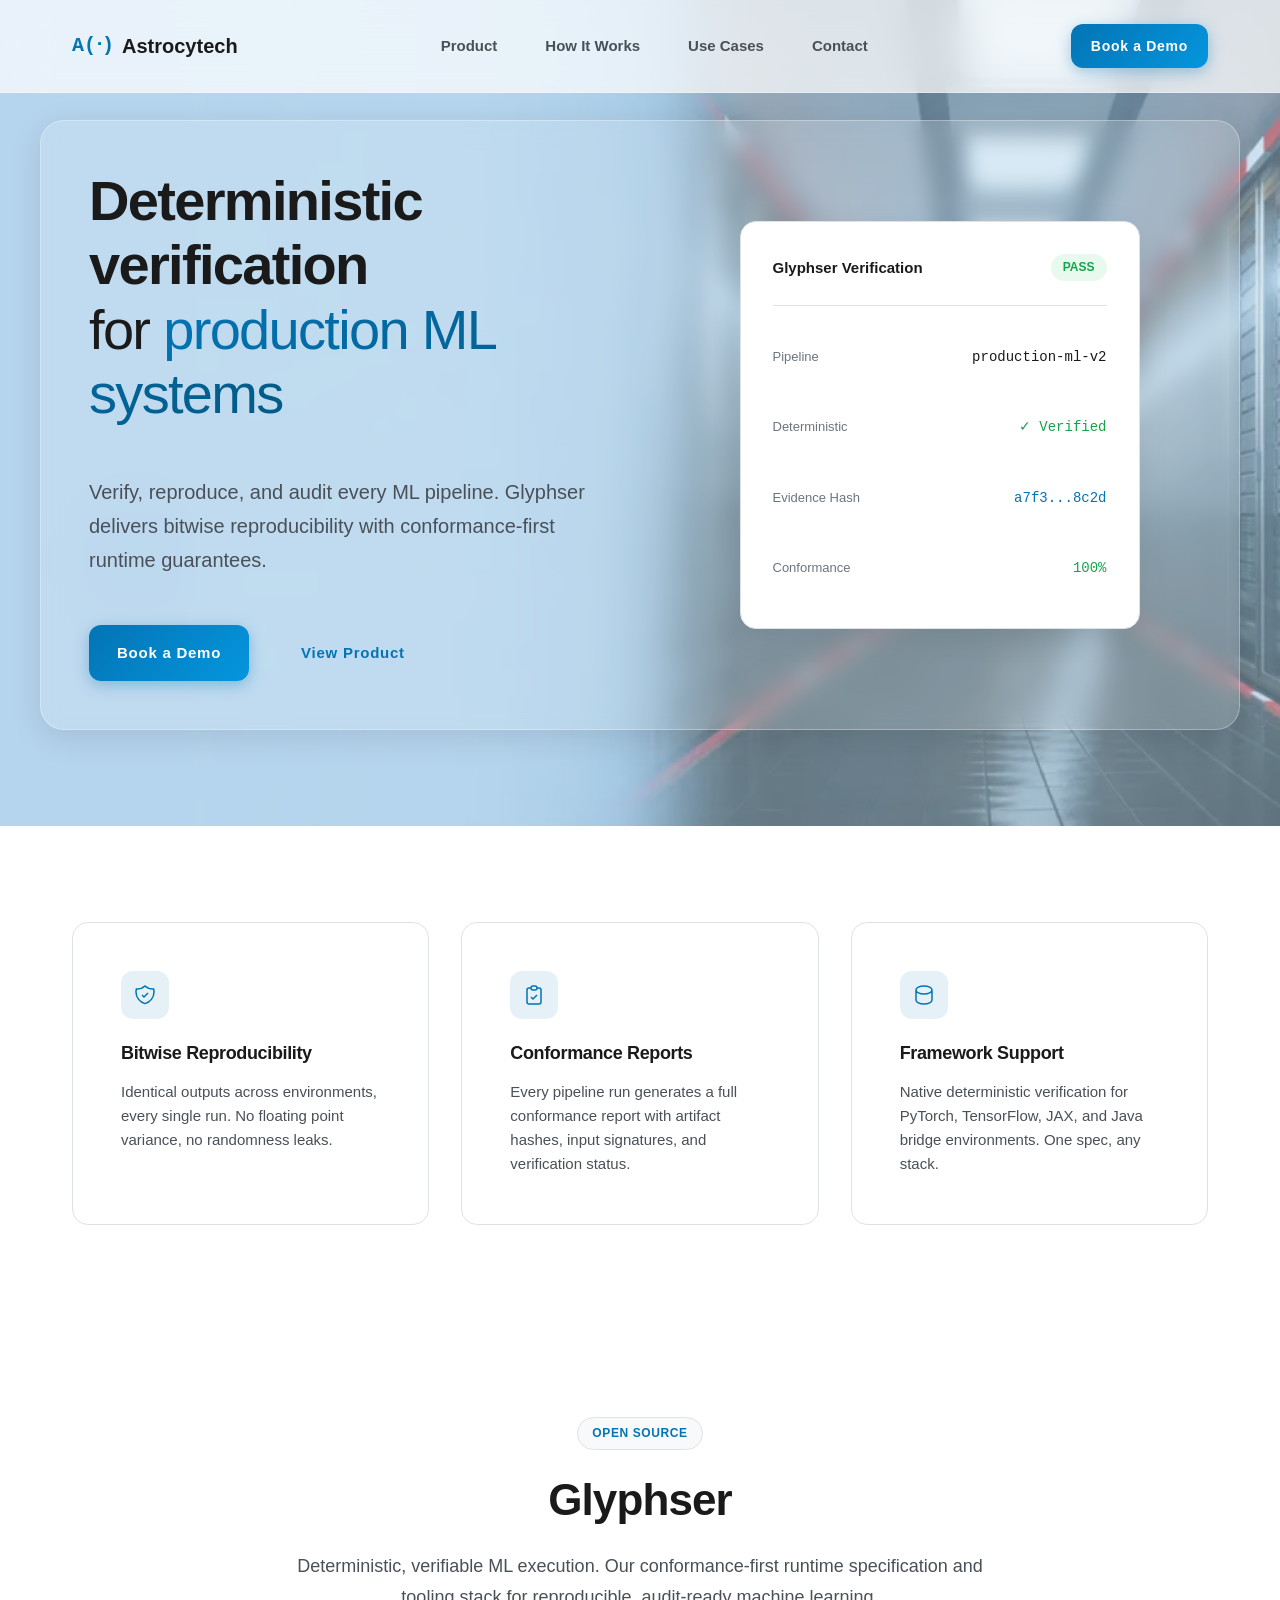
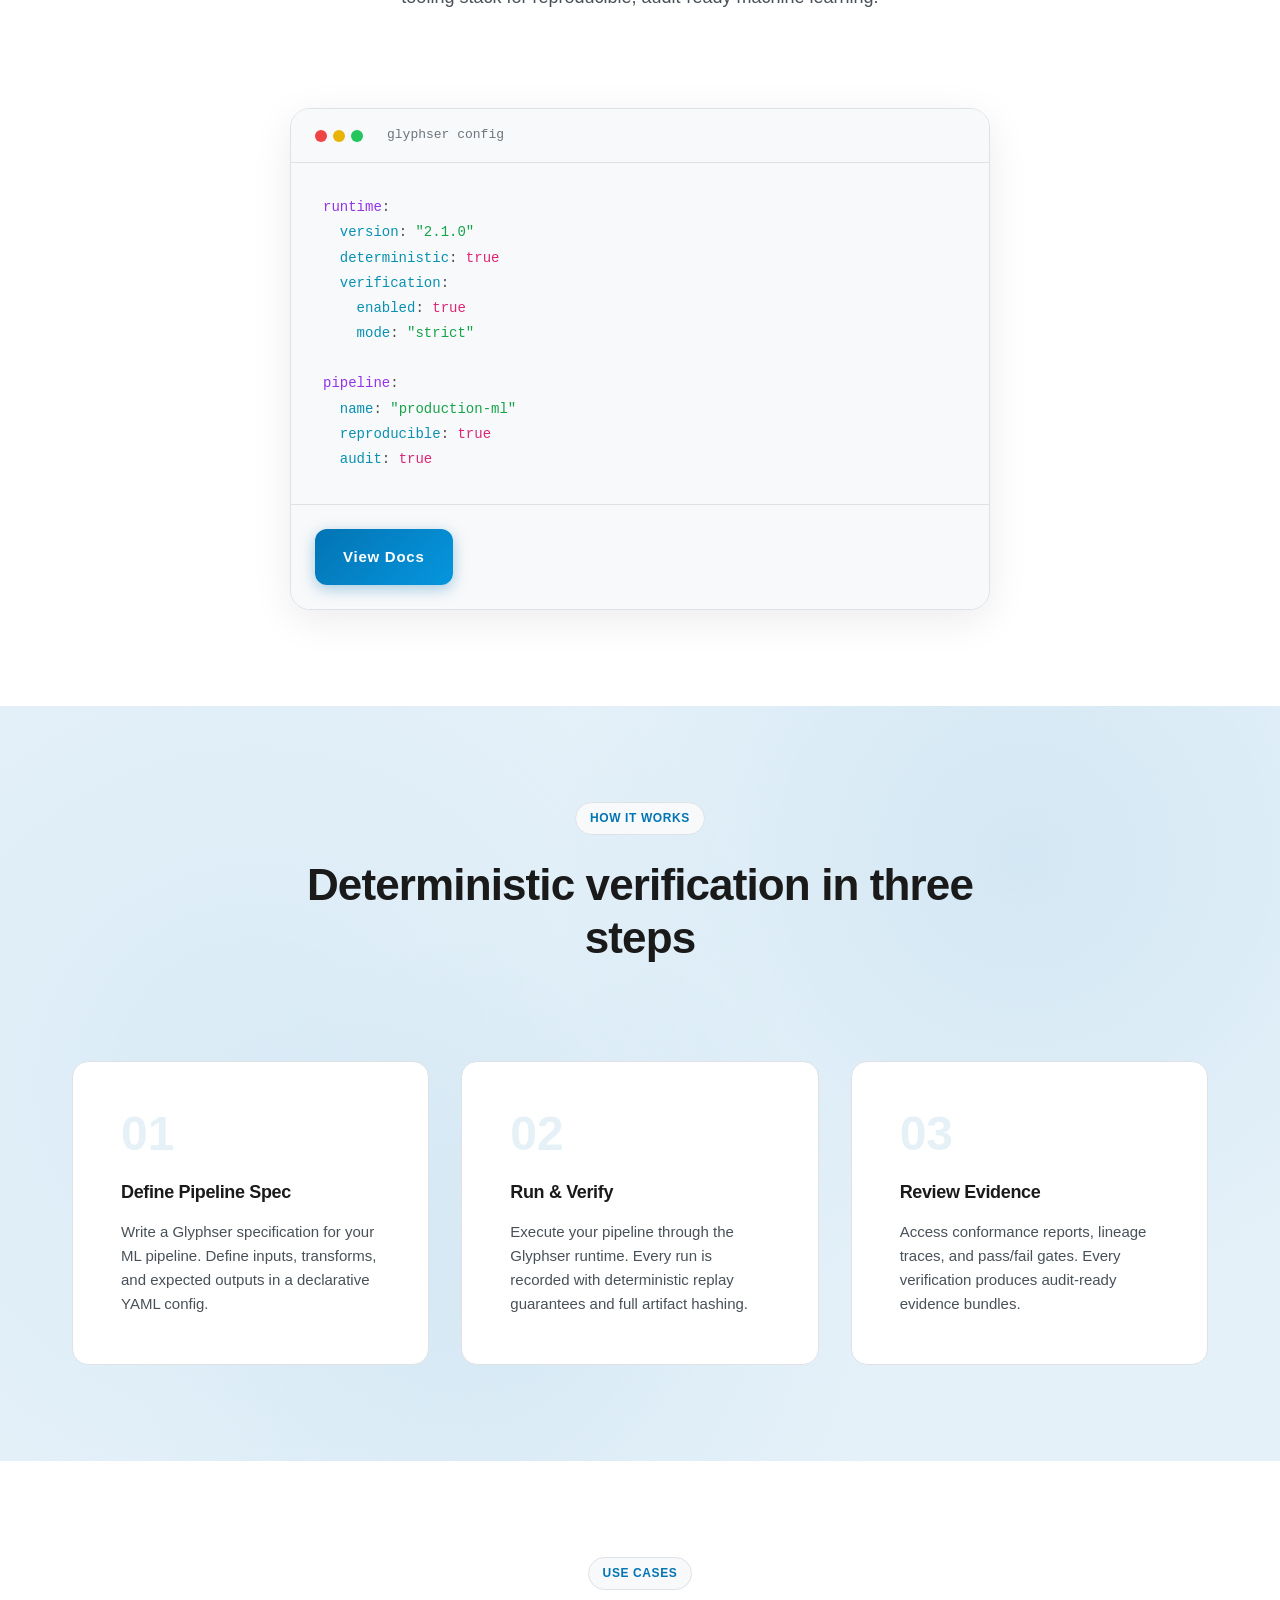
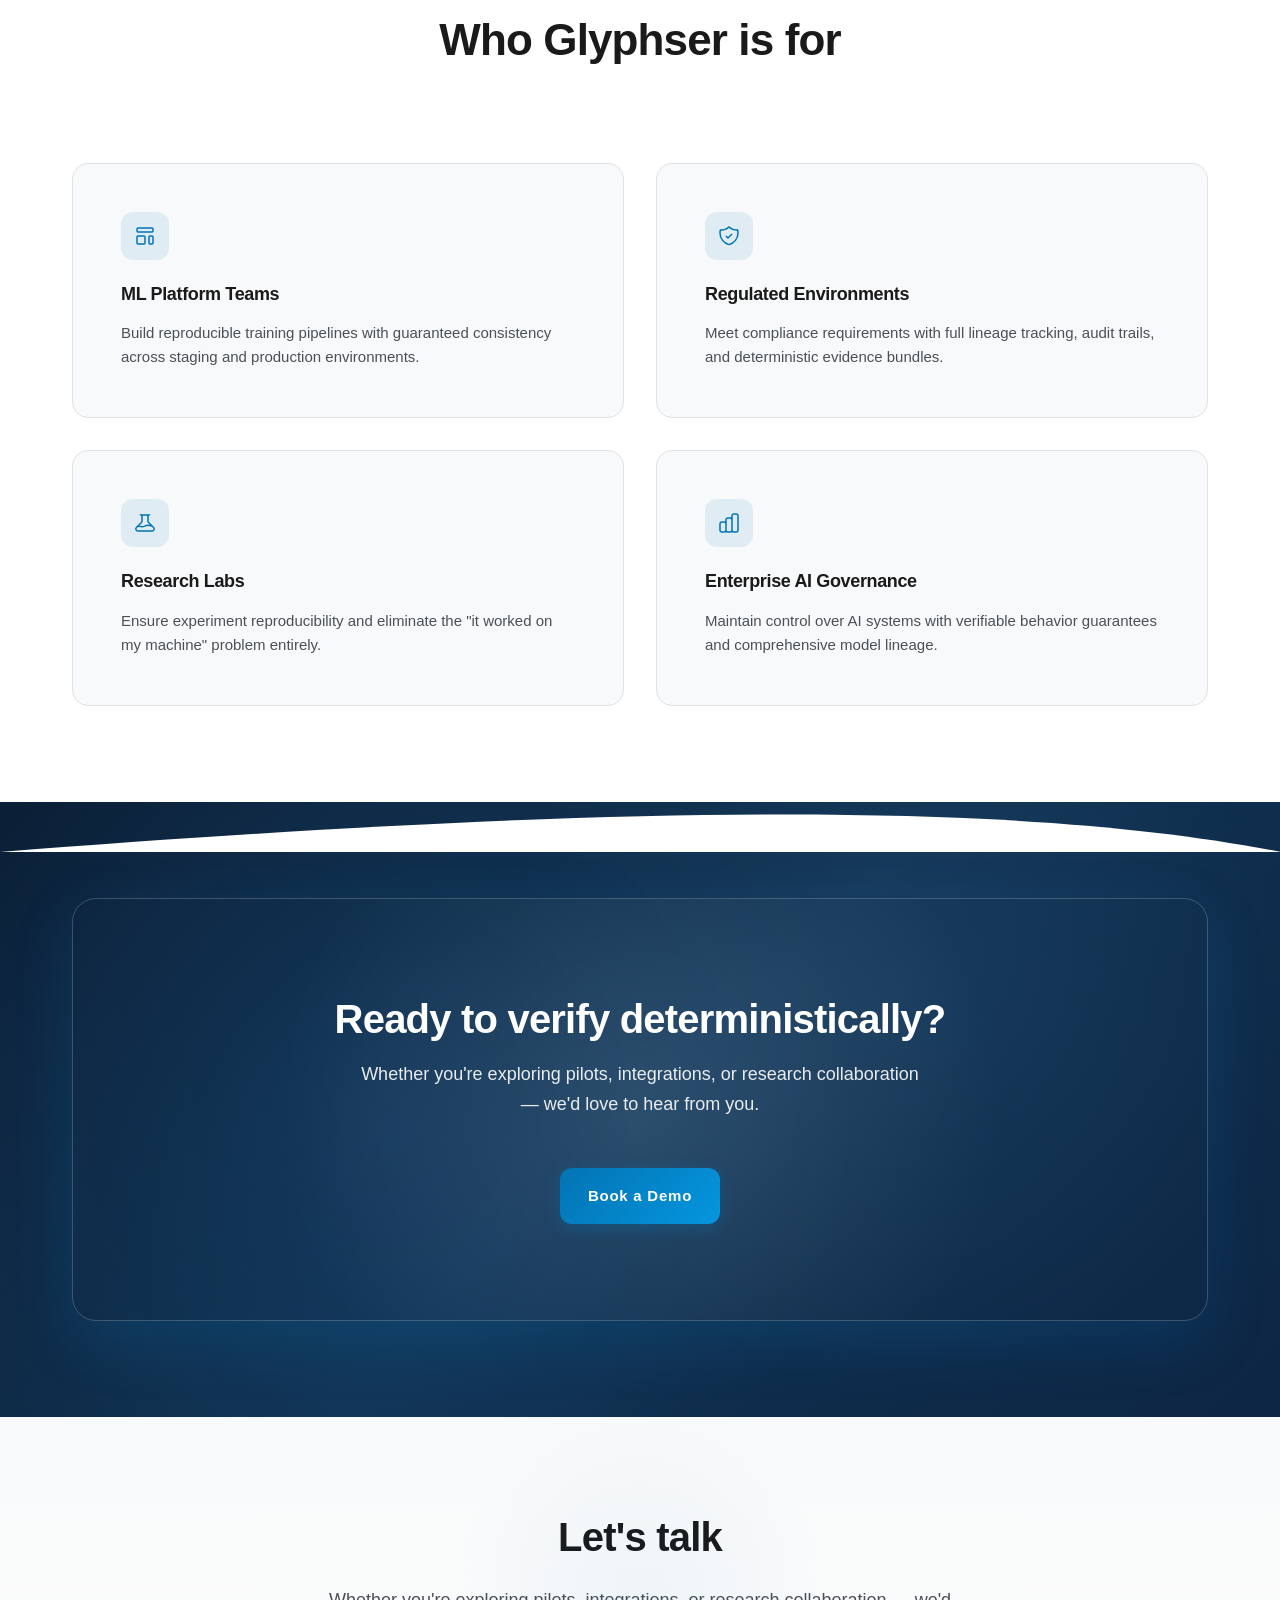
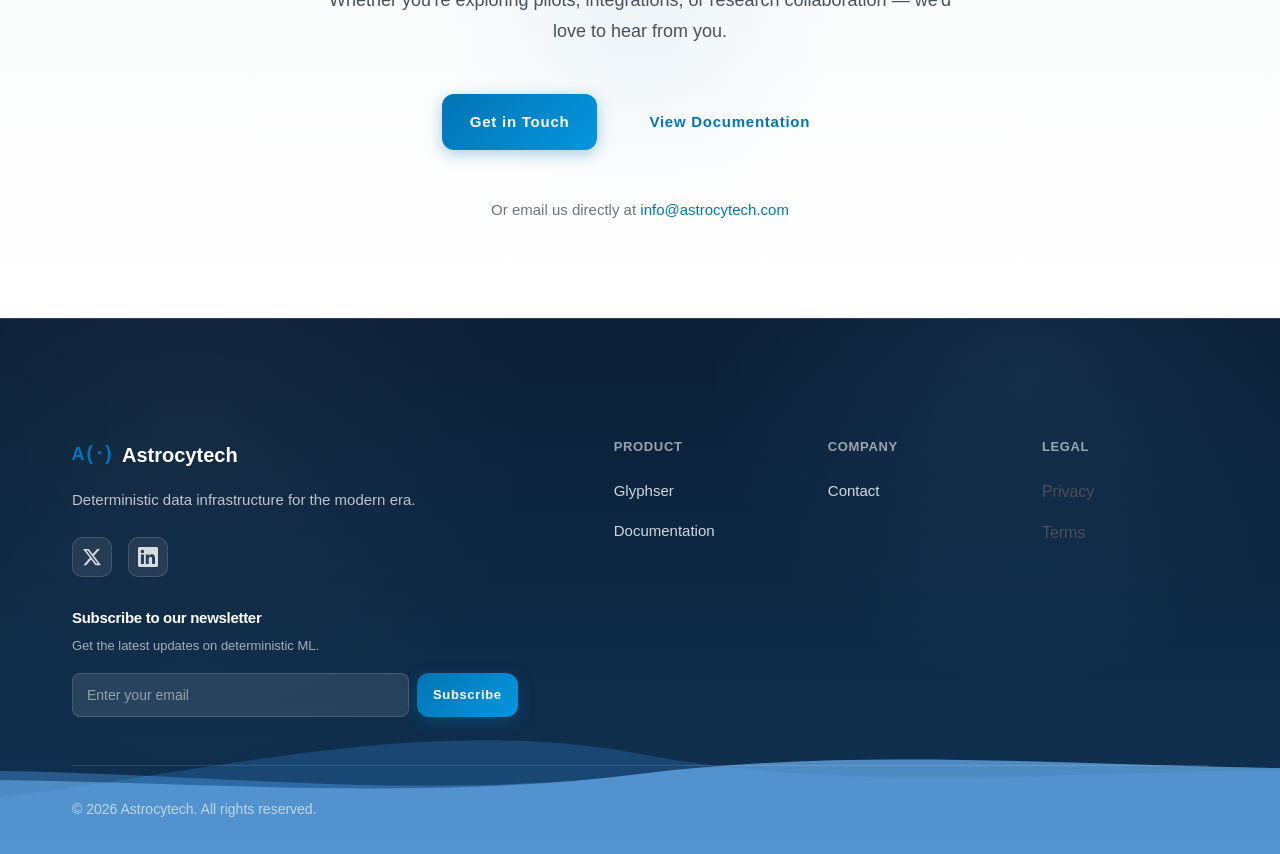
==== index.html @ 75ba88d0 "update" ====
<!DOCTYPE html>
<html lang="en">
<head>
  <meta charset="UTF-8">
  <meta name="viewport" content="width=device-width, initial-scale=1.0">
  <title>Astrocytech - Deterministic Data Infrastructure</title>
  <meta name="description" content="Astrocytech delivers verifiable data processing, reproducible pipelines, and operational clarity.">
  <link rel="canonical" href="https://astrocytech.github.io/">
  
  <!-- Open Graph -->
  <meta property="og:type" content="website">
  <meta property="og:url" content="https://astrocytech.github.io/">
  <meta property="og:title" content="Astrocytech - Deterministic Data Infrastructure">
  <meta property="og:description" content="Astrocytech delivers verifiable data processing, reproducible pipelines, and operational clarity.">
  <meta property="og:image" content="https://astrocytech.github.io/files/home-hero@2x.webp">
  
  <!-- Twitter Card -->
  <meta name="twitter:card" content="summary_large_image">
  <meta name="twitter:title" content="Astrocytech - Deterministic Data Infrastructure">
  <meta name="twitter:description" content="Astrocytech delivers verifiable data processing, reproducible pipelines, and operational clarity.">
  
  <!-- Theme Color -->
  <meta name="theme-color" content="#0374b4">
  
  <!-- Structured Data -->
  <script type="application/ld+json">
  {
    "@context": "https://schema.org",
    "@type": "Organization",
    "name": "Astrocytech",
    "url": "https://astrocytech.github.io/",
    "logo": "https://astrocytech.github.io/files/favicon_io/favicon-32x32.png",
    "description": "Astrocytech delivers verifiable data processing, reproducible pipelines, and operational clarity.",
    "sameAs": [
      "https://twitter.com/astrocytech",
      "https://linkedin.com/company/astrocytech",
      "https://github.com/Astrocytech"
    ]
  }
  </script>
  
  <!-- FAQ Structured Data -->
  <script type="application/ld+json">
  {
    "@context": "https://schema.org",
    "@type": "FAQPage",
    "mainEntity": [
      {
        "@type": "Question",
        "name": "What is deterministic ML verification?",
        "answer": "Deterministic ML verification ensures that machine learning models produce identical outputs for the same inputs every time, regardless of environment or execution context. This is achieved through bitwise reproducibility and conformance-first runtime guarantees."
      },
      {
        "@type": "Question",
        "name": "How does Glyphser ensure reproducibility?",
        "answer": "Glyphser records structured execution traces, checkpoints, and certificates for every ML run, creating verifiable artifacts that can be independently verified across different environments."
      },
      {
        "@type": "Question",
        "name": "What programming languages does Glyphser support?",
        "answer": "Glyphser primarily supports Python and is designed to work with popular ML frameworks. It provides bindings and integrations for seamless adoption in existing ML workflows."
      },
      {
        "@type": "Question",
        "name": "Is Glyphser open source?",
        "answer": "Yes, Glyphser is open source under the AGPL-3.0 license, allowing for free use, modification, and distribution."
      }
    ]
  }
  </script>
  
  <!-- Content Security Policy -->
  <meta http-equiv="Content-Security-Policy" content="default-src 'self'; script-src 'self' 'unsafe-inline'; style-src 'self' 'unsafe-inline' https://fonts.googleapis.com; font-src 'self' https://fonts.gstatic.com; img-src 'self' data: https:; connect-src 'self' https:;">
  
  <!-- Security Headers -->
  <meta http-equiv="X-Frame-Options" content="DENY">
  <meta http-equiv="X-Content-Type-Options" content="nosniff">
  <meta name="referrer" content="strict-origin-when-cross-origin">
  
  <!-- Fonts -->
  <link rel="preconnect" href="https://fonts.googleapis.com">
  <link rel="preconnect" href="https://fonts.gstatic.com" crossorigin>
  <link rel="preload" as="style" href="https://fonts.googleapis.com/css2?family=Sora:wght@400;500;600;700&family=Outfit:wght@400;500;600;700&family=JetBrains+Mono:wght@400;500;700&display=swap">
  <link href="https://fonts.googleapis.com/css2?family=Sora:wght@400;500;600;700&family=Outfit:wght@400;500;600;700&family=JetBrains+Mono:wght@400;500;700&display=swap" rel="stylesheet">
  
  <!-- Styles -->
  <link rel="stylesheet" href="files/astrocytech.css">
  
  <!-- Favicon -->
  <link rel="icon" type="image/x-icon" href="files/favicon_io/favicon.ico">
  <link rel="icon" type="image/png" sizes="32x32" href="files/favicon_io/favicon-32x32.png">
  <link rel="icon" type="image/png" sizes="16x16" href="files/favicon_io/favicon-16x16.png">
  <link rel="apple-touch-icon" sizes="180x180" href="files/favicon_io/apple-touch-icon.png">
  <link rel="manifest" href="files/favicon_io/site.webmanifest">
</head>
<body>
  <a href="#main-content" class="skip-link">Skip to main content</a>
  <!-- Navigation -->
  <nav class="nav" aria-label="Main navigation">
    <div class="nav-inner">
      <a href="index.html" class="nav-logo" style="pointer-events:auto !important; z-index:9999 !important; position:relative !important;">
        <span class="logo-text">A(⋅)</span>
        <span>Astrocytech</span>
      </a>
      <div class="nav-links">
        <a href="#glyphser">Product</a>
        <a href="#how-it-works">How It Works</a>
        <a href="#use-cases">Use Cases</a>
        <a href="#contact">Contact</a>
      </div>
      <div class="nav-right">
        <a href="#contact" class="btn btn-primary btn-sm">Book a Demo</a>
      </div>
      <button type="button" class="mobile-menu-btn" aria-label="Toggle menu" aria-expanded="false" aria-controls="mobile-menu">
        <span></span>
        <span></span>
        <span></span>
      </button>
    </div>
  </nav>

  <!-- Mobile Menu -->
  <nav id="mobile-menu" class="mobile-menu" aria-label="Mobile navigation">
    <a href="#glyphser">Product</a>
    <a href="#how-it-works">How It Works</a>
    <a href="#use-cases">Use Cases</a>
    <a href="#contact">Contact</a>
    <a href="#contact" class="btn btn-primary btn-full">Book a Demo</a>
  </nav>

  <!-- Hero Section -->
  <section id="main-content" class="hero" style="background-image: url('files/home-hero@2x.webp'); background-position: center center; background-repeat: no-repeat; background-size: cover; background-color: #e5f1f9;">
    <div class="hero-bg"></div>
    <div class="hero-decor hero-decor-1"></div>
    <div class="hero-decor hero-decor-2"></div>
    <div class="hero-decor hero-decor-3"></div>
    <div class="hero-content hero-split">
      <div class="hero-text">
        <h1 class="hero-title">
          <span class="title-heavy">Deterministic verification</span><br>
          <span class="title-light">for <span class="text-gradient">production ML systems</span></span>
        </h1>
        <p class="hero-desc">
          Verify, reproduce, and audit every ML pipeline. Glyphser delivers bitwise reproducibility with conformance-first runtime guarantees.
        </p>
        <div class="hero-actions">
          <a href="#contact" class="btn btn-primary">Book a Demo</a>
          <a href="#glyphser" class="btn btn-ghost">View Product</a>
        </div>
      </div>
      <div class="hero-visual">
        <div class="product-card">
          <div class="product-header">
            <span class="product-title">Glyphser Verification</span>
            <span class="product-status status-pass">PASS</span>
          </div>
          <div class="product-body">
            <div class="verification-item">
              <span class="verification-label">Pipeline</span>
              <span class="verification-value">production-ml-v2</span>
            </div>
            <div class="verification-item">
              <span class="verification-label">Deterministic</span>
              <span class="verification-value verified">✓ Verified</span>
            </div>
            <div class="verification-item">
              <span class="verification-label">Evidence Hash</span>
              <span class="verification-value hash">a7f3...8c2d</span>
            </div>
            <div class="verification-item">
              <span class="verification-label">Conformance</span>
              <span class="verification-value verified">100%</span>
            </div>
          </div>
        </div>
      </div>
    </div>
  </section>

  <!-- Technical Proof Section -->
  <section class="proof-section">
    <div class="section-inner">
      <div class="proof-grid">
        <div class="proof-card">
          <div class="proof-icon">
            <svg viewBox="0 0 24 24" fill="none" stroke="currentColor" stroke-width="1.5">
              <path d="M9 12l2 2 4-4m5.618-4.016A11.955 11.955 0 0112 2.944a11.955 11.955 0 01-8.618 3.04A12.02 12.02 0 003 9c0 5.591 3.824 10.29 9 11.622 5.176-1.332 9-6.03 9-11.622 0-1.042-.133-2.052-.382-3.016z"/>
            </svg>
          </div>
          <h3>Bitwise Reproducibility</h3>
          <p>Identical outputs across environments, every single run. No floating point variance, no randomness leaks.</p>
        </div>
        <div class="proof-card">
          <div class="proof-icon">
            <svg viewBox="0 0 24 24" fill="none" stroke="currentColor" stroke-width="1.5">
              <path d="M9 5H7a2 2 0 00-2 2v12a2 2 0 002 2h10a2 2 0 002-2V7a2 2 0 00-2-2h-2M9 5a2 2 0 002 2h2a2 2 0 002-2M9 5a2 2 0 012-2h2a2 2 0 012 2m-6 9l2 2 4-4"/>
            </svg>
          </div>
          <h3>Conformance Reports</h3>
          <p>Every pipeline run generates a full conformance report with artifact hashes, input signatures, and verification status.</p>
        </div>
        <div class="proof-card">
          <div class="proof-icon">
            <svg viewBox="0 0 24 24" fill="none" stroke="currentColor" stroke-width="1.5">
              <path d="M4 7v10c0 2.21 3.582 4 8 4s8-1.79 8-4V7M4 7c0 2.21 3.582 4 8 4s8-1.79 8-4M4 7c0-2.21 3.582-4 8-4s8 1.79 8 4"/>
            </svg>
          </div>
          <h3>Framework Support</h3>
          <p>Native deterministic verification for PyTorch, TensorFlow, JAX, and Java bridge environments. One spec, any stack.</p>
        </div>
      </div>
    </div>
  </section>

  <!-- Glyphser Section -->
  <section id="glyphser" class="glyphser">
    <div class="section-inner">
      <div class="section-header">
        <span class="section-tag">Open Source</span>
        <h2 class="section-title">Glyphser</h2>
        <p class="section-desc">
          Deterministic, verifiable ML execution. Our conformance-first runtime 
          specification and tooling stack for reproducible, audit-ready machine learning.
        </p>
      </div>
      <div class="glyphser-card">
        <div class="code-header">
          <div class="code-dots">
            <span></span><span></span><span></span>
          </div>
          <span class="code-title">glyphser config</span>
        </div>
        <pre class="code-block"><code><span class="code-keyword">runtime</span>:
  <span class="code-property">version</span>: <span class="code-string">"2.1.0"</span>
  <span class="code-property">deterministic</span>: <span class="codeBoolean">true</span>
  <span class="code-property">verification</span>:
    <span class="code-property">enabled</span>: <span class="codeBoolean">true</span>
    <span class="code-property">mode</span>: <span class="codeString">"strict"</span>

<span class="code-keyword">pipeline</span>:
  <span class="code-property">name</span>: <span class="codeString">"production-ml"</span>
  <span class="code-property">reproducible</span>: <span class="codeBoolean">true</span>
  <span class="code-property">audit</span>: <span class="codeBoolean">true</span></code></pre>
        <div class="glyphser-actions">
          <a href="glyphser.html" class="btn btn-primary">View Docs</a>
        </div>
      </div>
    </div>
  </section>

  <!-- How It Works Section -->
  <section id="how-it-works" class="how-it-works section-alt">
    <div class="section-inner">
      <div class="section-header">
        <span class="section-tag">How It Works</span>
        <h2 class="section-title">Deterministic verification in three steps</h2>
      </div>
      <div class="steps-grid">
        <div class="step-card">
          <div class="step-number">01</div>
          <h3>Define Pipeline Spec</h3>
          <p>Write a Glyphser specification for your ML pipeline. Define inputs, transforms, and expected outputs in a declarative YAML config.</p>
        </div>
        <div class="step-card">
          <div class="step-number">02</div>
          <h3>Run &amp; Verify</h3>
          <p>Execute your pipeline through the Glyphser runtime. Every run is recorded with deterministic replay guarantees and full artifact hashing.</p>
        </div>
        <div class="step-card">
          <div class="step-number">03</div>
          <h3>Review Evidence</h3>
          <p>Access conformance reports, lineage traces, and pass/fail gates. Every verification produces audit-ready evidence bundles.</p>
        </div>
      </div>
    </div>
  </section>

  <!-- Use Cases Section -->
  <section id="use-cases" class="use-cases">
    <div class="section-inner">
      <div class="section-header">
        <span class="section-tag">Use Cases</span>
        <h2 class="section-title">Who Glyphser is for</h2>
      </div>
      <div class="use-cases-grid">
        <div class="use-case-card">
          <div class="use-case-icon">
            <svg viewBox="0 0 24 24" fill="none" stroke="currentColor" stroke-width="1.5">
              <path d="M4 5a1 1 0 011-1h14a1 1 0 011 1v2a1 1 0 01-1 1H5a1 1 0 01-1-1V5zM4 13a1 1 0 011-1h6a1 1 0 011 1v6a1 1 0 01-1 1H5a1 1 0 01-1-1v-6zM16 13a1 1 0 011-1h2a1 1 0 011 1v6a1 1 0 01-1 1h-2a1 1 0 01-1-1v-6z"/>
            </svg>
          </div>
          <h3>ML Platform Teams</h3>
          <p>Build reproducible training pipelines with guaranteed consistency across staging and production environments.</p>
        </div>
        <div class="use-case-card">
          <div class="use-case-icon">
            <svg viewBox="0 0 24 24" fill="none" stroke="currentColor" stroke-width="1.5">
              <path d="M9 12l2 2 4-4m5.618-4.016A11.955 11.955 0 0112 2.944a11.955 11.955 0 01-8.618 3.04A12.02 12.02 0 003 9c0 5.591 3.824 10.29 9 11.622 5.176-1.332 9-6.03 9-11.622 0-1.042-.133-2.052-.382-3.016z"/>
            </svg>
          </div>
          <h3>Regulated Environments</h3>
          <p>Meet compliance requirements with full lineage tracking, audit trails, and deterministic evidence bundles.</p>
        </div>
        <div class="use-case-card">
          <div class="use-case-icon">
            <svg viewBox="0 0 24 24" fill="none" stroke="currentColor" stroke-width="1.5">
              <path d="M19.428 15.428a2 2 0 00-1.022-.547l-2.387-.477a6 6 0 00-3.86.517l-.318.158a6 6 0 01-3.86.517L6.05 15.21a2 2 0 00-1.806.547M8 4h8l-1 1v5.172a2 2 0 00.586 1.414l5 5c1.26 1.26.367 3.414-1.415 3.414H4.828c-1.782 0-2.674-2.154-1.414-3.414l5-5A2 2 0 009 10.172V5L8 4z"/>
            </svg>
          </div>
          <h3>Research Labs</h3>
          <p>Ensure experiment reproducibility and eliminate the "it worked on my machine" problem entirely.</p>
        </div>
        <div class="use-case-card">
          <div class="use-case-icon">
            <svg viewBox="0 0 24 24" fill="none" stroke="currentColor" stroke-width="1.5">
              <path d="M9 19v-6a2 2 0 00-2-2H5a2 2 0 00-2 2v6a2 2 0 002 2h2a2 2 0 002-2zm0 0V9a2 2 0 012-2h2a2 2 0 012 2v10m-6 0a2 2 0 002 2h2a2 2 0 002-2m0 0V5a2 2 0 012-2h2a2 2 0 012 2v14a2 2 0 01-2 2h-2a2 2 0 01-2-2z"/>
            </svg>
          </div>
          <h3>Enterprise AI Governance</h3>
          <p>Maintain control over AI systems with verifiable behavior guarantees and comprehensive model lineage.</p>
        </div>
      </div>
    </div>
  </section>

  <!-- CTA Section -->
  <section class="cta">
    <div class="shape-divider shape-top">
      <svg class="nectar-shape-divider" aria-hidden="true" fill="#ffffff" viewBox="0 0 100 100" preserveAspectRatio="none">
        <path d="M0 100 C 50 0 80 0 100 100 Z"></path>
      </svg>
    </div>
    <div class="section-inner">
      <div class="cta-card">
        <div class="cta-content">
          <h2>Ready to verify deterministically?</h2>
          <p>Whether you're exploring pilots, integrations, or research collaboration — we'd love to hear from you.</p>
        </div>
        <div class="cta-actions">
          <a href="#contact" class="btn btn-primary">Book a Demo</a>
        </div>
      </div>
    </div>
  </section>

  <!-- Contact Section -->
  <section id="contact" class="contact">
    <div class="section-inner">
      <div class="contact-simple">
        <h2>Let's talk</h2>
        <p>Whether you're exploring pilots, integrations, or research collaboration — we'd love to hear from you.</p>
        <div class="contact-actions">
          <a href="mailto:info@astrocytech.com" class="btn btn-primary">Get in Touch</a>
          <a href="glyphser.html" class="btn btn-ghost">View Documentation</a>
        </div>
        <div class="contact-email">
          <span>Or email us directly at</span>
          <a href="mailto:info@astrocytech.com">info@astrocytech.com</a>
        </div>
      </div>
    </div>
  </section>

  <!-- Footer -->
  <footer class="footer">
    <div class="footer-wave-wrap">
      <div class="footer-wave-layer footer-wave-back">
        <svg viewBox="0 0 1440 220" preserveAspectRatio="none">
          <path d="M0,160 C240,220 480,60 720,120 C960,180 1200,100 1440,160 L1440,220 L0,220 Z"></path>
        </svg>
      </div>
      <div class="footer-wave-layer footer-wave-mid">
        <svg viewBox="0 0 1440 220" preserveAspectRatio="none">
          <path d="M0,160 C240,100 480,180 720,140 C960,100 1200,160 1440,120 L1440,220 L0,220 Z"></path>
        </svg>
      </div>
      <div class="footer-wave-layer footer-wave-front">
        <svg viewBox="0 0 1440 220" preserveAspectRatio="none">
          <path d="M0,160 C240,120 480,180 720,140 C960,100 1200,160 1440,120 L1440,220 L0,220 Z"></path>
        </svg>
      </div>
    </div>
    <div class="footer-inner">
      <div class="footer-grid">
        <div class="footer-brand">
      <a href="index.html" class="nav-logo" style="pointer-events:auto !important; z-index:9999 !important; position:relative !important;">
            <span class="logo-text">A(⋅)</span>
            <span>Astrocytech</span>
          </a>
          <p>Deterministic data infrastructure for the modern era.</p>
          <div class="footer-social">
            <a href="https://twitter.com/astrocytech" aria-label="Twitter">
              <svg width="20" height="20" viewBox="0 0 24 24" fill="currentColor">
                <path d="M18.244 2.25h3.308l-7.227 8.26 8.502 11.24H16.17l-5.214-6.817L4.99 21.75H1.68l7.73-8.835L1.254 2.25H8.08l4.713 6.231zm-1.161 17.52h1.833L7.084 4.126H5.117z"/>
              </svg>
            </a>
            <a href="https://linkedin.com/company/astrocytech" aria-label="LinkedIn">
              <svg width="20" height="20" viewBox="0 0 24 24" fill="currentColor">
                <path d="M20.447 20.452h-3.554v-5.569c0-1.328-.027-3.037-1.852-3.037-1.853 0-2.136 1.445-2.136 2.939v5.667H9.351V9h3.414v1.561h.046c.477-.9 1.637-1.85 3.37-1.85 3.601 0 4.267 2.37 4.267 5.455v6.286zM5.337 7.433c-1.144 0-2.063-.926-2.063-2.065 0-1.138.92-2.063 2.063-2.063 1.14 0 2.064.925 2.064 2.063 0 1.139-.925 2.065-2.064 2.065zm1.782 13.019H3.555V9h3.564v11.452zM22.225 0H1.771C.792 0 0 .774 0 1.729v20.542C0 23.227.792 24 1.771 24h20.451C23.2 24 24 23.227 24 22.271V1.729C24 .774 23.2 0 22.222 0h.003z"/>
              </svg>
            </a>
          </div>
          <div class="newsletter">
            <h4>Subscribe to our newsletter</h4>
            <p>Get the latest updates on deterministic ML.</p>
            <form class="newsletter-form" onsubmit="event.preventDefault(); this.querySelector('button').textContent='Subscribed!'; this.querySelector('input').value='';">
              <label for="newsletter-email" class="visually-hidden">Email address</label>
              <input type="email" id="newsletter-email" placeholder="Enter your email" required>
              <button type="submit" class="btn btn-primary">Subscribe</button>
            </form>
          </div>
        </div>
        <div class="footer-links">
          <div class="footer-col">
            <h4>Product</h4>
            <a href="#glyphser">Glyphser</a>
            <a href="glyphser.html">Documentation</a>
          </div>
          <div class="footer-col">
            <h4>Company</h4>
            <a href="#contact">Contact</a>
          </div>
          <div class="footer-col">
            <h4>Legal</h4>
            <span>Privacy</span>
            <span>Terms</span>
          </div>
        </div>
      </div>
      <div class="footer-bottom">
        <p>&copy; 2026 Astrocytech. All rights reserved.</p>
      </div>
    </div>
  </footer>

  <script>
    // Smooth scroll
    document.querySelectorAll('a[href^="#"]').forEach(anchor => {
      anchor.addEventListener('click', function(e) {
        e.preventDefault();
        const target = document.querySelector(this.getAttribute('href'));
        if (target) {
          target.scrollIntoView({ behavior: 'smooth', block: 'start' });
        }
        // Close mobile menu
        document.body.classList.remove('menu-open');
        const menuBtn = document.querySelector('.mobile-menu-btn');
        menuBtn.setAttribute('aria-expanded', 'false');
      });
    });

    // Mobile menu toggle with focus trap and keyboard support
    const menuBtn = document.querySelector('.mobile-menu-btn');
    const mobileMenu = document.querySelector('.mobile-menu');
    const mobileMenuLinks = mobileMenu.querySelectorAll('a, button');
    const firstMenuItem = mobileMenuLinks[0];
    const lastMenuItem = mobileMenuLinks[mobileMenuLinks.length - 1];
    
    menuBtn.addEventListener('click', () => {
      const isOpen = document.body.classList.toggle('menu-open');
      menuBtn.setAttribute('aria-expanded', isOpen);
      if (isOpen) {
        firstMenuItem.focus();
      }
    });
    
    // Focus trap for mobile menu
    mobileMenu.addEventListener('keydown', (e) => {
      if (e.key === 'Tab') {
        if (e.shiftKey && document.activeElement === firstMenuItem) {
          e.preventDefault();
          lastMenuItem.focus();
        } else if (!e.shiftKey && document.activeElement === lastMenuItem) {
          e.preventDefault();
          firstMenuItem.focus();
        }
      }
      // Close on Escape
      if (e.key === 'Escape') {
        document.body.classList.remove('menu-open');
        menuBtn.setAttribute('aria-expanded', 'false');
        menuBtn.focus();
      }
    });

    // Logo click handler - logo is within nav-logo anchor
    document.querySelectorAll('.nav-logo').forEach(logo => {
      logo.addEventListener('click', function(e) {
        if (this.getAttribute('href') === 'index.html') {
          e.preventDefault();
          window.location.href = 'index.html';
        }
      });
    });
  </script>
  <noscript>
    <style>
      .mobile-menu { display: none; }
      .mobile-menu.active { display: block; }
    </style>
  </noscript>
  <script>
    if ('serviceWorker' in navigator) {
      navigator.serviceWorker.register('/sw.js').catch(err => console.log('SW registration failed:', err));
    }
  </script>
</body>
</html>
---- files/astrocytech.css ----
/* ============================================
   ASTROCYTECH - SalesChoice Inspired Style
   ============================================ */

:root {
  --bg-primary: #ffffff;
  --bg-secondary: #f8f9fa;
  --bg-tertiary: #e9ecef;
  --bg-card: #ffffff;
  --bg-hover: #f1f3f5;

  --accent-primary: #0374b4;
  --accent-secondary: #025a87;
  --accent-tertiary: #0486c7;
  --accent-glow: rgba(3, 116, 180, 0.15);
  --accent-glow-2: rgba(3, 116, 180, 0.1);

  --text-primary: #1a1a1a;
  --text-secondary: #495057;
  --text-muted: #6c757d;

  --border: #dee2e6;
  --border-hover: #ced4da;

  --gradient-accent: linear-gradient(135deg, var(--accent-primary), var(--accent-tertiary));
  --footer-deep: #0b1f36;
  --footer-mid: #103252;
  --footer-wave-1: #3f9ef7;
  --footer-wave-2: #57adff;
  --footer-wave-3: #7ac0ff;

  --space-xs: 0.5rem;
  --space-sm: 1rem;
  --space-md: 1.5rem;
  --space-lg: 2rem;
  --space-xl: 3rem;
  --space-2xl: 4rem;
  --space-3xl: 6rem;

  --transition: all 0.3s ease;
  --transition-slow: all 0.5s ease;
}

*,
*::before,
*::after {
  box-sizing: border-box;
  margin: 0;
  padding: 0;
}

pre {
  display: block;
  background: var(--bg-secondary);
}

/* Dark mode support */
@media (prefers-color-scheme: dark) {
  :root {
    --bg-primary: #0d1117;
    --bg-secondary: #161b22;
    --bg-tertiary: #21262d;
    --bg-card: #1c2128;
    --bg-hover: #30363d;
    
    --accent-primary: #58a6ff;
    --accent-secondary: #79c0ff;
    --accent-tertiary: #388bfd;
    --accent-glow: rgba(88, 166, 255, 0.15);
    --accent-glow-2: rgba(88, 166, 255, 0.1);
    
    --text-primary: #f0f6fc;
    --text-secondary: #8b949e;
    --text-muted: #6e7681;
    
    --border: #30363d;
    --border-hover: #484f58;
    
    --gradient-accent: linear-gradient(135deg, #58a6ff, #388bfd);
    --footer-deep: #010409;
    --footer-mid: #0d1117;
  }
  
  /* Adjust hero for dark mode */
  .hero-bg {
    background-color: rgba(13, 17, 23, 0.7);
  }
  
  .hero-content {
    background: rgba(22, 27, 34, 0.85);
    border-color: rgba(48, 54, 61, 0.5);
  }
}

code {
  font-family: 'JetBrains Mono', monospace;
}

html {
  scroll-behavior: smooth;
  background: var(--bg-primary);
}

body {
  font-family: 'Outfit', -apple-system, BlinkMacSystemFont, sans-serif;
  font-size: 16px;
  line-height: 1.6;
  color: var(--text-secondary);
  background: var(--bg-primary);
  -webkit-font-smoothing: antialiased;
  -moz-osx-font-smoothing: grayscale;
  overflow-x: hidden;
}

h1,
h2,
h3,
h4,
h5,
h6 {
  font-family: 'Sora', sans-serif;
  font-weight: 700;
  line-height: 1.2;
  letter-spacing: -0.02em;
  color: var(--text-primary);
}

h1 { font-size: clamp(2.5rem, 5vw, 3.5rem); }
h2 { font-size: clamp(2rem, 4vw, 2.75rem); }
h3 { font-size: clamp(1.25rem, 2vw, 1.5rem); }
h4 { font-size: 1.125rem; }

p {
  color: var(--text-secondary);
  font-size: 1.0625rem;
  line-height: 1.7;
}

a {
  color: var(--accent-primary);
  text-decoration: none;
  transition: var(--transition);
}

a:hover {
  color: var(--accent-secondary);
}

.section-inner {
  max-width: 1200px;
  margin: 0 auto;
  padding: 0 var(--space-lg);
  position: relative;
  z-index: 1;
}

/* Responsive container for all screens */
.container {
  width: 100%;
  max-width: 1200px;
  margin: 0 auto;
  padding: 0 1.5rem;
}

/* XL screens - scale up properly */
@media (min-width: 1440px) {
  :root {
    --space-xs: 0.625rem;
    --space-sm: 1.25rem;
    --space-md: 2rem;
    --space-lg: 2.5rem;
    --space-xl: 3.5rem;
    --space-2xl: 5rem;
    --space-3xl: 7rem;
  }
  
  html {
    font-size: 18px;
  }
  
  .section-inner,
  .container {
    max-width: 1400px;
  }
  
  .section-header {
    max-width: 800px;
  }
}

/* XXL screens - for very large monitors */
@media (min-width: 1920px) {
  :root {
    --space-xs: 0.75rem;
    --space-sm: 1.5rem;
    --space-md: 2.5rem;
    --space-lg: 3rem;
    --space-xl: 4rem;
    --space-2xl: 6rem;
    --space-3xl: 8rem;
  }
  
  html {
    font-size: 20px;
  }
  
  .section-inner,
  .container {
    max-width: 1600px;
  }
  
  .section-header {
    max-width: 900px;
  }
}

.section-header {
  text-align: center;
  max-width: 700px;
  margin: 0 auto var(--space-3xl);
}

.nav {
  position: fixed;
  top: 0;
  left: 0;
  right: 0;
  z-index: 100;
  padding: var(--space-md) 0;
  background: rgba(255, 255, 255, 0.7);
  backdrop-filter: blur(20px);
  -webkit-backdrop-filter: blur(20px);
  border-bottom: 1px solid rgba(255, 255, 255, 0.3);
  transition: all 0.4s cubic-bezier(0.4, 0, 0.2, 1);
}

.nav::before {
  content: '';
  position: absolute;
  inset: 0;
  background: linear-gradient(90deg, rgba(3, 116, 180, 0.05), transparent, rgba(3, 116, 180, 0.05));
  opacity: 0;
  transition: opacity 0.4s ease;
}

.nav:hover::before {
  opacity: 1;
}

.nav-inner {
  max-width: 1200px;
  margin: 0 auto;
  padding: 0 var(--space-lg);
  display: flex;
  align-items: center;
  justify-content: space-between;
  gap: var(--space-lg);
}

@media (min-width: 1440px) {
  .nav-inner {
    max-width: 1400px;
    padding: 0 2rem;
  }
}

@media (min-width: 1920px) {
  .nav-inner {
    max-width: 1600px;
    padding: 0 3rem;
  }
}

.nav-logo {
  display: flex;
  align-items: center;
  gap: var(--space-xs);
  font-weight: 700;
  font-size: 1.25rem;
  font-family: 'Sora', sans-serif;
  color: var(--text-primary);
  transition: var(--transition);
  position: relative;
  z-index: 2;
}

.nav-logo:hover {
  color: var(--accent-primary);
}

.logo-text {
  font-family: 'JetBrains Mono', monospace;
  font-weight: 700;
  color: var(--accent-primary);
}

.nav-links {
  display: flex;
  gap: var(--space-xl);
}

.nav-links a {
  color: var(--text-secondary);
  font-size: 0.9375rem;
  font-weight: 600;
  font-family: 'Sora', sans-serif;
  position: relative;
}

.nav-links a::after {
  content: '';
  position: absolute;
  bottom: -4px;
  left: 0;
  width: 0;
  height: 2px;
  background: var(--accent-primary);
  transition: width 0.3s ease;
}

.nav-links a:hover::after,
.nav-links a.active::after {
  width: 100%;
}

.nav-right {
  display: flex;
  align-items: center;
  gap: var(--space-md);
}

.btn {
  display: inline-flex;
  align-items: center;
  justify-content: center;
  gap: 0.5rem;
  padding: 1rem 1.75rem;
  min-height: 44px;
  border-radius: 12px;
  font-size: 0.9375rem;
  font-weight: 600;
  font-family: 'Sora', sans-serif;
  cursor: pointer;
  transition: all 0.3s cubic-bezier(0.4, 0, 0.2, 1);
  border: none;
  text-decoration: none;
  position: relative;
  overflow: hidden;
}

.btn::before {
  content: '';
  position: absolute;
  inset: 0;
  background: linear-gradient(180deg, rgba(255,255,255,0.1) 0%, transparent 100%);
  opacity: 0;
  transition: opacity 0.3s ease;
}

.btn:hover::before {
  opacity: 1;
}

.btn-primary {
  background: linear-gradient(135deg, var(--accent-primary) 0%, var(--accent-secondary) 100%);
  color: white;
  box-shadow: 0 4px 16px rgba(3, 116, 180, 0.3);
}

.btn-primary:hover {
  transform: translateY(-3px);
  box-shadow: 0 12px 32px rgba(3, 116, 180, 0.4);
  color: white;
}

.btn-ghost {
  background: transparent;
  color: var(--accent-primary);
}

.btn-ghost:hover {
  background: var(--bg-secondary);
}

.btn-sm {
  padding: 0.625rem 1.25rem;
  font-size: 0.875rem;
}

.btn-full {
  width: 100%;
}

.mobile-menu-btn {
  display: none;
  width: 48px;
  height: 48px;
  border: 1px solid var(--border);
  border-radius: 12px;
  background: white;
  align-items: center;
  justify-content: center;
  flex-direction: column;
  gap: 5px;
}

.mobile-menu-btn span {
  display: block;
  width: 18px;
  height: 2px;
  background: var(--text-primary);
  border-radius: 999px;
}

.mobile-menu {
  position: fixed;
  top: 84px;
  right: 16px;
  width: min(320px, calc(100vw - 32px));
  background: rgba(255, 255, 255, 0.98);
  border: 1px solid var(--border);
  border-radius: 18px;
  box-shadow: 0 18px 48px rgba(0, 0, 0, 0.12);
  padding: var(--space-md);
  display: flex;
  flex-direction: column;
  gap: 0;
  transform: translateX(120%);
  transition: transform 0.3s ease;
  z-index: 99;
}

.mobile-menu a {
  font-size: 1.0625rem;
  font-weight: 500;
  padding: var(--space-sm) 0;
  border-bottom: 1px solid var(--border);
  color: var(--text-primary);
}

.mobile-menu a:last-child {
  border-bottom: 0;
}

.mobile-menu .btn {
  margin-top: var(--space-md);
}

.hero {
  position: relative;
  min-height: 80vh;
  display: flex;
  align-items: center;
  justify-content: center;
  padding: 120px var(--space-lg) var(--space-3xl);
  background-image: url("files/home-hero@2x.webp");
  background-image: -webkit-image-set(url("files/home-hero@2x.webp") 1x, url("files/home-hero@2x.png") 1x);
  background-image: image-set(url("files/home-hero@2x.webp") 1x, url("files/home-hero@2x.png") 1x);
  background-position: center center;
  background-repeat: no-repeat;
  background-size: cover;
  background-color: #e5f1f9;
  overflow: hidden;
}

/* Hero scales up on larger screens */
@media (min-width: 1440px) {
  .hero {
    min-height: 85vh;
    padding-top: 140px;
  }
  
  .hero-content {
    max-width: 1000px;
    padding: 3.5rem;
  }
}

@media (min-width: 1920px) {
  .hero {
    min-height: 90vh;
    padding-top: 160px;
  }
  
  .hero-content {
    max-width: 1100px;
    padding: 4rem;
  }
}

.hero-bg {
  position: absolute;
  inset: 0;
  z-index: 1;
  background-color: rgba(178, 214, 236, 0.5);
}

/* Glassmorphism panel for text readability */
.hero-content {
  position: relative;
  z-index: 2;
  text-align: left;
  max-width: 900px;
  background: rgba(255, 255, 255, 0.15);
  backdrop-filter: blur(10px);
  -webkit-backdrop-filter: blur(10px);
  border-radius: 24px;
  padding: 3rem;
  border: 1px solid rgba(255, 255, 255, 0.3);
  box-shadow: 0 8px 32px rgba(0, 0, 0, 0.1);
}

.hero-split {
  display: grid;
  grid-template-columns: 1fr 1fr;
  gap: var(--space-3xl);
  align-items: center;
  text-align: left;
  max-width: 1200px;
  margin: 0 auto;
}

.hero-split .hero-content {
  background: rgba(255, 255, 255, 0.12);
  padding: 0;
  border: none;
  box-shadow: none;
  backdrop-filter: none;
}

.hero-text {
  max-width: 540px;
}

.hero-title {
  font-size: clamp(2.5rem, 5vw, 3.5rem);
  font-weight: 700;
  letter-spacing: -0.03em;
  line-height: 1.15;
  margin-bottom: var(--space-xl);
  color: var(--text-primary);
}

/* Title weight variations for visual hierarchy */
.hero-title .title-heavy {
  font-weight: 700;
}

.hero-title .title-light {
  font-weight: 300;
}

.text-gradient {
  background: linear-gradient(135deg, var(--accent-primary) 0%, var(--accent-secondary) 100%);
  -webkit-background-clip: text;
  -webkit-text-fill-color: transparent;
  background-clip: text;
}

/* Improved body copy - left aligned with max width for readability */
.hero-desc {
  font-size: 1.25rem;
  color: var(--text-secondary);
  max-width: 65ch;
  margin: 0 0 var(--space-xl);
  line-height: 1.7;
  text-align: left;
}

.hero-actions {
  display: flex;
  gap: var(--space-md);
  flex-wrap: wrap;
  align-items: center;
}

/* Sub-header letter spacing for engineered look */
.section-tag,
.hero-badge,
.tech-badge,
.btn {
  letter-spacing: 0.05em;
}

.hero-visual {
  display: flex;
  justify-content: center;
  align-items: center;
}

/* Enhanced primary button with glow effect */
.btn-primary {
  background: linear-gradient(135deg, var(--accent-primary) 0%, #0596de 100%);
  box-shadow: 0 4px 15px rgba(3, 116, 180, 0.35);
  transition: all 0.3s ease;
}

.btn-primary:hover {
  box-shadow: 0 6px 25px rgba(3, 116, 180, 0.5);
  transform: translateY(-2px);
}

/* Secondary button refinement */
.btn-secondary {
  background: transparent;
  border: 2px solid var(--accent-primary);
  color: var(--accent-primary);
}

.btn-secondary:hover {
  background: rgba(3, 116, 180, 0.1);
}

.product-card {
  background: var(--bg-card);
  border: 1px solid var(--border);
  border-radius: 16px;
  padding: var(--space-lg);
  width: 100%;
  max-width: 400px;
  box-shadow: 0 8px 32px rgba(0, 0, 0, 0.08);
}

.product-header {
  display: flex;
  justify-content: space-between;
  align-items: center;
  padding-bottom: var(--space-md);
  border-bottom: 1px solid var(--border);
  margin-bottom: var(--space-md);
}

.product-title {
  font-weight: 600;
  font-size: 0.9375rem;
  color: var(--text-primary);
}

.product-status {
  padding: 0.25rem 0.75rem;
  border-radius: 100px;
  font-size: 0.75rem;
  font-weight: 600;
}

.status-pass {
  background: rgba(34, 197, 94, 0.1);
  color: #16a34a;
}

.product-body {
  display: flex;
  flex-direction: column;
  gap: var(--space-sm);
}

.verification-item {
  display: flex;
  justify-content: space-between;
  align-items: center;
  padding: var(--space-sm) 0;
  gap: var(--space-sm);
}

.verification-label {
  font-size: 0.8125rem;
  color: var(--text-muted);
}

.verification-value {
  font-size: 0.875rem;
  font-weight: 500;
  color: var(--text-primary);
  font-family: 'JetBrains Mono', monospace;
  text-align: right;
}

.verification-value.verified {
  color: #16a34a;
}

.verification-value.hash {
  color: var(--accent-primary);
}

.proof-section,
.glyphser,
.how-it-works,
.use-cases,
.cta,
.contact {
  padding: var(--space-3xl) 0;
}

.proof-grid,
.steps-grid {
  display: grid;
  grid-template-columns: repeat(3, 1fr);
  gap: var(--space-lg);
}

@media (min-width: 1440px) {
  .proof-grid,
  .steps-grid {
    gap: var(--space-xl);
  }
  
  .proof-card,
  .step-card {
    padding: var(--space-2xl);
  }
}

@media (min-width: 1920px) {
  .proof-grid,
  .steps-grid {
    gap: 3rem;
  }
  
  .proof-card,
  .step-card {
    padding: 3rem;
  }
}

.proof-card,
.step-card {
  padding: var(--space-xl);
  background: var(--bg-card);
  border: 1px solid var(--border);
  border-radius: 16px;
  transition: var(--transition);
}

.proof-card:hover,
.step-card:hover {
  border-color: var(--accent-primary);
  box-shadow: 0 4px 20px rgba(3, 116, 180, 0.1);
}

.proof-icon {
  width: 48px;
  height: 48px;
  display: flex;
  align-items: center;
  justify-content: center;
  background: rgba(3, 116, 180, 0.1);
  border-radius: 12px;
  margin-bottom: var(--space-md);
}

.proof-icon svg {
  width: 24px;
  height: 24px;
  color: var(--accent-primary);
}

.proof-card h3,
.step-card h3,
.use-case-card h3 {
  font-size: 1.125rem;
  font-weight: 600;
  margin-bottom: var(--space-sm);
  color: var(--text-primary);
}

.proof-card p,
.step-card p,
.use-case-card p {
  font-size: 0.9375rem;
  color: var(--text-secondary);
  line-height: 1.6;
}

.step-number {
  font-family: 'Sora', sans-serif;
  font-size: 3rem;
  font-weight: 700;
  color: rgba(3, 116, 180, 0.1);
  line-height: 1;
  margin-bottom: var(--space-md);
}

.use-cases-grid {
  display: grid;
  grid-template-columns: repeat(2, 1fr);
  gap: var(--space-lg);
}

@media (min-width: 1440px) {
  .use-cases-grid {
    gap: var(--space-xl);
  }
  
  .use-case-card {
    padding: var(--space-2xl);
  }
}

@media (min-width: 1920px) {
  .use-cases-grid {
    gap: 3rem;
  }
  
  .use-case-card {
    padding: 3rem;
  }
}

.use-case-card {
  padding: var(--space-xl);
  background: var(--bg-secondary);
  border: 1px solid var(--border);
  border-radius: 16px;
}

.section-tag {
  display: inline-block;
  padding: 0.375rem 0.875rem;
  background: var(--bg-secondary);
  border: 1px solid var(--border);
  border-radius: 100px;
  font-size: 0.75rem;
  font-weight: 600;
  text-transform: uppercase;
  letter-spacing: 0.05em;
  color: var(--accent-primary);
  margin-bottom: var(--space-md);
  font-family: 'Sora', sans-serif;
}

.section-title {
  margin-bottom: var(--space-md);
  color: var(--text-primary);
}

.section-desc {
  font-size: 1.125rem;
  color: var(--text-secondary);
}

.glyphser-card {
  background: var(--bg-card);
  border: 1px solid var(--border);
  border-radius: 20px;
  overflow: hidden;
  max-width: 700px;
  margin: 0 auto;
  box-shadow: 0 10px 40px rgba(0, 0, 0, 0.08);
}

.code-header {
  display: flex;
  align-items: center;
  gap: var(--space-md);
  padding: var(--space-sm) var(--space-md);
  background: var(--bg-secondary);
  border-bottom: 1px solid var(--border);
}

.code-dots {
  display: flex;
  gap: 6px;
}

.code-dots span {
  width: 12px;
  height: 12px;
  border-radius: 50%;
}

.code-dots span:nth-child(1) { background: #ef4444; }
.code-dots span:nth-child(2) { background: #eab308; }
.code-dots span:nth-child(3) { background: #22c55e; }

.code-title {
  font-size: 0.8125rem;
  font-family: 'JetBrains Mono', monospace;
  color: var(--text-muted);
}

.code-block {
  padding: var(--space-lg);
  font-family: 'JetBrains Mono', monospace;
  font-size: 0.875rem;
  line-height: 1.8;
  overflow-x: auto;
  background: var(--bg-secondary);
}

.code-keyword { color: #9333ea; }
.code-property { color: #0891b2; }
.code-string,
.codeString { color: #16a34a; }
.codeBoolean { color: #db2777; }

.glyphser-actions {
  display: flex;
  gap: var(--space-sm);
  padding: var(--space-md);
  background: var(--bg-secondary);
  border-top: 1px solid var(--border);
}

.cta {
  position: relative;
  overflow: visible;
}

.cta {
  padding: var(--space-3xl) 0;
  background: linear-gradient(135deg, #0b1f36 0%, #103252 50%, #0d2544 100%);
  position: relative;
}

.cta::before {
  content: '';
  position: absolute;
  inset: 0;
  background: radial-gradient(circle at 30% 50%, rgba(63, 158, 247, 0.1) 0%, transparent 50%),
              radial-gradient(circle at 70% 30%, rgba(122, 192, 255, 0.08) 0%, transparent 40%);
  pointer-events: none;
}

.cta-card {
  background: transparent;
  border: 1px solid rgba(255, 255, 255, 0.2);
  border-radius: 24px;
  padding: var(--space-3xl);
  text-align: center;
  position: relative;
  overflow: hidden;
  box-shadow: 0 20px 60px rgba(3, 116, 180, 0.2);
}

.cta-card::before {
  content: '';
  position: absolute;
  inset: 0;
  background: radial-gradient(circle at 50% 50%, rgba(255,255,255,0.1) 0%, transparent 60%);
  pointer-events: none;
}

.cta-content {
  position: relative;
  z-index: 1;
  margin-bottom: var(--space-xl);
}

.cta-content h2 {
  color: white;
  margin-bottom: var(--space-sm);
  font-size: clamp(1.75rem, 4vw, 2.5rem);
}

.cta-content p {
  color: rgba(255, 255, 255, 0.9);
  font-size: 1.125rem;
  max-width: 560px;
  margin: 0 auto;
}

.cta-actions {
  position: relative;
  z-index: 1;
  display: flex;
  gap: var(--space-sm);
  justify-content: center;
  flex-wrap: wrap;
}

.contact {
  background: var(--bg-secondary);
  position: relative;
  overflow: hidden;
}

.contact-simple {
  text-align: center;
  max-width: 640px;
  margin: 0 auto;
  position: relative;
  z-index: 1;
}

.contact-simple h2 {
  font-size: 2.5rem;
  font-weight: 700;
  margin-bottom: var(--space-md);
  color: var(--text-primary);
}

.contact-simple > p {
  font-size: 1.125rem;
  color: var(--text-secondary);
  margin-bottom: var(--space-xl);
}

.contact-actions {
  display: flex;
  gap: var(--space-md);
  justify-content: center;
  flex-wrap: wrap;
  margin-bottom: var(--space-xl);
}

.contact-email {
  font-size: 0.9375rem;
  color: var(--text-muted);
}

.contact-email a {
  color: var(--accent-primary);
  font-weight: 500;
}

.contact-email a:hover {
  text-decoration: underline;
}

.shape-divider {
  position: absolute;
  top: 0;
  left: 0;
  right: 0;
  width: 100%;
  overflow: hidden;
  line-height: 0;
  z-index: 1;
}

.shape-top {
  top: 0;
}

.nectar-shape-divider {
  position: relative;
  display: block;
  width: calc(100% + 1.3px);
  height: 50px;
}

.section-alt {
  background: #e5f1f9;
  position: relative;
  overflow: visible;
}

.section-alt::before {
  content: '';
  position: absolute;
  inset: 0;
  background-image:
    radial-gradient(circle at 20% 50%, rgba(3, 116, 180, 0.05) 0%, transparent 50%),
    radial-gradient(circle at 80% 20%, rgba(3, 116, 180, 0.08) 0%, transparent 40%),
    radial-gradient(circle at 40% 80%, rgba(3, 116, 180, 0.05) 0%, transparent 40%);
  pointer-events: none;
}

.footer {
  position: relative;
  overflow: hidden;
  padding: 120px 0 var(--space-lg);
  background: linear-gradient(180deg, var(--footer-deep) 0%, var(--footer-mid) 100%);
  border-top: 1px solid rgba(255, 255, 255, 0.08);
}

.footer::before {
  content: '';
  position: absolute;
  inset: 0;
  background:
    radial-gradient(circle at 15% 20%, rgba(255,255,255,0.04) 0%, transparent 30%),
    radial-gradient(circle at 80% 10%, rgba(122, 192, 255, 0.08) 0%, transparent 28%);
  pointer-events: none;
}

.footer-wave-wrap {
  position: absolute;
  left: 0;
  right: 0;
  bottom: 0;
  height: 220px;
  overflow: hidden;
  pointer-events: none;
  z-index: 0;
}

.footer-wave-layer {
  position: absolute;
  left: -25%;
  bottom: 0;
  width: 150%;
  height: 220px;
}

.footer-wave-layer svg {
  display: block;
  width: 100%;
  height: 100%;
}

.footer-wave-back {
  opacity: 0.22;
}

.footer-wave-back svg {
  fill: var(--footer-wave-1);
}

.footer-wave-mid {
  opacity: 0.34;
}

.footer-wave-mid svg {
  fill: var(--footer-wave-2);
}

.footer-wave-front {
  opacity: 0.48;
}

.footer-wave-front svg {
  fill: var(--footer-wave-3);
}

.footer-inner {
  position: relative;
  z-index: 1;
  max-width: 1200px;
  margin: 0 auto;
  padding: 0 var(--space-lg);
}

.footer-grid {
  display: grid;
  grid-template-columns: 1.5fr 2fr;
  gap: var(--space-3xl);
  margin-bottom: var(--space-xl);
}

.footer-brand .nav-logo {
  margin-bottom: var(--space-sm);
  color: white;
}

.footer-brand p {
  font-size: 0.9375rem;
  color: rgba(255, 255, 255, 0.72);
}

.footer-links {
  display: grid;
  grid-template-columns: repeat(3, 1fr);
  gap: var(--space-xl);
}

.footer-col {
  display: flex;
  flex-direction: column;
  gap: var(--space-sm);
}

.footer-col h4 {
  font-size: 0.8125rem;
  font-weight: 600;
  text-transform: uppercase;
  letter-spacing: 0.05em;
  color: rgba(255, 255, 255, 0.58);
  margin-bottom: var(--space-xs);
  font-family: 'Sora', sans-serif;
}

.footer-col a {
  color: rgba(255, 255, 255, 0.82);
  font-size: 0.9375rem;
}

.footer-col a:hover {
  color: white;
}

.footer-bottom {
  padding-top: var(--space-lg);
  border-top: 1px solid rgba(255, 255, 255, 0.12);
}

.footer-bottom p {
  font-size: 0.875rem;
  color: rgba(255, 255, 255, 0.62);
}

.footer-social {
  display: flex;
  gap: var(--space-sm);
  margin-top: var(--space-md);
}

.footer-social a {
  width: 40px;
  height: 40px;
  display: flex;
  align-items: center;
  justify-content: center;
  background: rgba(255,255,255,0.08);
  border: 1px solid rgba(255,255,255,0.14);
  border-radius: 10px;
  color: rgba(255,255,255,0.82);
}

.footer-social a:hover {
  background: var(--accent-primary);
  border-color: var(--accent-primary);
  color: white;
}

.newsletter {
  margin-top: var(--space-lg);
}

.newsletter h4 {
  font-size: 0.9375rem;
  font-weight: 600;
  color: white;
  margin-bottom: var(--space-xs);
}

.newsletter p {
  font-size: 0.8125rem;
  color: rgba(255,255,255,0.62);
  margin-bottom: var(--space-sm);
}

.newsletter-form {
  display: flex;
  gap: var(--space-xs);
}

.newsletter-form input {
  flex: 1;
  min-width: 0;
  padding: 0.625rem 0.875rem;
  background: rgba(255,255,255,0.1);
  border: 1px solid rgba(255,255,255,0.14);
  border-radius: 8px;
  font-size: 0.875rem;
  color: white;
}

.newsletter-form input::placeholder {
  color: rgba(255,255,255,0.5);
}

.newsletter-form input:focus {
  outline: none;
  border-color: var(--footer-wave-2);
}

.newsletter-form .btn {
  padding: 0.625rem 1rem;
  font-size: 0.8125rem;
}

/* Skip to content link for accessibility */
.skip-link {
  position: absolute;
  top: -100%;
  left: 50%;
  transform: translateX(-50%);
  background: var(--accent-primary);
  color: white;
  padding: 0.75rem 1.5rem;
  border-radius: 8px;
  font-weight: 600;
  z-index: 10000;
  transition: top 0.3s ease;
}

.skip-link:focus {
  top: 1rem;
}

:focus-visible {
  outline: 2px solid var(--accent-primary);
  outline-offset: 2px;
}

.btn:focus-visible,
a:focus-visible {
  outline: 2px solid var(--accent-primary);
  outline-offset: 2px;
}

/* Reduced motion support */
@media (prefers-reduced-motion: reduce) {
  *,
  *::before,
  *::after {
    animation-duration: 0.01ms !important;
    animation-iteration-count: 1 !important;
    transition-duration: 0.01ms !important;
  }
}

.hero-content > * {
  opacity: 1;
}

@media (max-width: 1024px) {
  .hero-split,
  .proof-grid,
  .steps-grid {
    grid-template-columns: 1fr;
  }

  .use-cases-grid {
    grid-template-columns: 1fr 1fr;
  }

  .footer-grid {
    grid-template-columns: 1fr;
    gap: var(--space-2xl);
  }
}

@media (max-width: 768px) {
  .nav-links,
  .nav-right {
    display: none;
  }

  .mobile-menu-btn {
    display: flex;
  }

  .hero {
    min-height: auto;
    padding: 120px var(--space-md) var(--space-2xl);
  }

  .section-inner,
  .nav-inner,
  .footer-inner {
    padding-left: var(--space-md);
    padding-right: var(--space-md);
  }

  .hero-desc {
    margin-left: 0;
    margin-right: 0;
  }

  .hero-actions,
  .contact-actions {
    flex-direction: column;
    align-items: stretch;
  }

  .proof-grid,
  .steps-grid,
  .use-cases-grid,
  .footer-links {
    grid-template-columns: 1fr;
  }

  .cta-card {
    padding: var(--space-2xl) var(--space-lg);
  }

  .footer {
    padding-top: 90px;
  }

  .footer-wave-wrap {
    height: 150px;
  }

  .footer-wave-layer {
    left: -45%;
    width: 190%;
    height: 150px;
  }

  .newsletter-form {
    flex-direction: column;
  }
}

/* ===== ENHANCED VISUALS ===== */

/* Floating decorative elements */
.hero-decor {
  position: absolute;
  border-radius: 50%;
  pointer-events: none;
  opacity: 0.6;
}

.hero-decor-1 {
  width: 300px;
  height: 300px;
  background: radial-gradient(circle, rgba(3, 116, 180, 0.08) 0%, transparent 70%);
  top: 10%;
  right: 5%;
}

.hero-decor-2 {
  width: 200px;
  height: 200px;
  background: radial-gradient(circle, rgba(3, 116, 180, 0.06) 0%, transparent 70%);
  bottom: 20%;
  left: 3%;
}

.hero-decor-3 {
  width: 120px;
  height: 120px;
  background: radial-gradient(circle, rgba(3, 116, 180, 0.12) 0%, transparent 70%);
  top: 40%;
  right: 15%;
}

/* Enhanced proof cards */
.proof-card {
  position: relative;
  overflow: hidden;
}

.proof-card::before {
  content: '';
  position: absolute;
  top: 0;
  left: 0;
  right: 0;
  height: 3px;
  background: linear-gradient(90deg, var(--accent-primary), var(--accent-tertiary));
  transform: scaleX(0);
  transform-origin: left;
  transition: transform 0.4s ease;
}

.proof-card:hover::before {
  transform: scaleX(1);
}

.proof-card:hover {
  transform: translateY(-4px);
}

.proof-card:hover .proof-icon {
  transform: scale(1.1);
  background: rgba(3, 116, 180, 0.15);
}

.proof-icon {
  transition: all 0.3s ease;
}

/* Enhanced step cards */
.step-card {
  position: relative;
}

.step-card::after {
  content: '';
  position: absolute;
  top: 50%;
  right: -20px;
  width: 40px;
  height: 2px;
  background: linear-gradient(90deg, var(--accent-primary), transparent);
  opacity: 0;
  transition: all 0.3s ease;
}

.steps-grid .step-card:last-child::after {
  display: none;
}

.step-card:hover::after {
  opacity: 0.5;
  right: -30px;
}

/* Enhanced use case cards */
.use-case-card {
  position: relative;
  overflow: hidden;
  transition: all 0.4s ease;
}

.use-case-card::before {
  content: '';
  position: absolute;
  top: 0;
  left: 0;
  width: 4px;
  height: 100%;
  background: linear-gradient(180deg, var(--accent-primary), var(--accent-tertiary));
  transform: scaleY(0);
  transform-origin: top;
  transition: transform 0.4s ease;
}

.use-case-card:hover {
  transform: translateX(8px);
}

.use-case-card:hover::before {
  transform: scaleY(1);
}

/* Enhanced CTA */
.cta-card {
  position: relative;
  overflow: hidden;
}

/* Enhanced product card */
.product-card {
  position: relative;
}

.product-card::before {
  content: '';
  position: absolute;
  inset: -1px;
  border-radius: 17px;
  padding: 1px;
  background: linear-gradient(135deg, rgba(3, 116, 180, 0.3), transparent, rgba(3, 116, 180, 0.3));
  -webkit-mask: linear-gradient(#fff 0 0) content-box, linear-gradient(#fff 0 0);
  mask: linear-gradient(#fff 0 0) content-box, linear-gradient(#fff 0 0);
  -webkit-mask-composite: xor;
  mask-composite: exclude;
  opacity: 0;
  transition: opacity 0.4s ease;
}

.product-card:hover::before {
  opacity: 1;
}

.product-card:hover {
  transform: translateY(-2px);
  box-shadow: 0 12px 40px rgba(3, 116, 180, 0.15);
}

/* Contact section enhancement */
.contact {
  background: linear-gradient(180deg, var(--bg-secondary) 0%, var(--bg-primary) 100%);
}

.contact-simple {
  position: relative;
}

.contact-simple::before {
  content: '';
  position: absolute;
  top: -100px;
  left: 50%;
  transform: translateX(-50%);
  width: 400px;
  height: 400px;
  background: radial-gradient(circle, rgba(3, 116, 180, 0.05) 0%, transparent 70%);
  pointer-events: none;
}

/* Scroll-triggered fade-in animations */
.reveal {
  opacity: 1;
  transform: none;
}

.reveal.active {
  opacity: 1;
  transform: none;
}

/* Better focus states */
input:focus,
textarea:focus {
  border-color: var(--accent-primary);
  box-shadow: 0 0 0 3px rgba(3, 116, 180, 0.1);
}

/* Enhanced buttons */
.btn {
  position: relative;
}

.btn-primary::after {
  content: '';
  position: absolute;
  inset: 0;
  background: linear-gradient(180deg, rgba(255,255,255,0.2) 0%, transparent 50%);
  opacity: 0;
  transition: opacity 0.3s ease;
}

.btn-primary:hover::after {
  opacity: 1;
}

/* Nav enhancement on scroll */
.nav.scrolled {
  background: rgba(255, 255, 255, 0.95);
  box-shadow: 0 4px 20px rgba(0, 0, 0, 0.08);
}

/* Better section transitions */
section {
  position: relative;
}

/* Enhanced footer */
.footer {
  position: relative;
}

.footer-brand .nav-logo {
  transition: all 0.3s ease;
}

.footer-brand .nav-logo:hover {
  transform: translateX(4px);
}

.newsletter-form input {
  transition: all 0.3s ease;
}

.newsletter-form input:hover {
  background: rgba(255,255,255,0.15);
}

/* ===== GLYPHSER PAGE STYLES ===== */

/* Hero badge */
.hero-badge {
  display: inline-flex;
  align-items: center;
  gap: 0.5rem;
  padding: 0.5rem 1rem;
  background: rgba(3, 116, 180, 0.1);
  border: 1px solid rgba(3, 116, 180, 0.2);
  border-radius: 100px;
  font-size: 0.8125rem;
  font-weight: 600;
  color: var(--accent-primary);
  margin-bottom: var(--space-md);
}

.badge-dot {
  width: 8px;
  height: 8px;
  background: #22c55e;
  border-radius: 50%;
}

/* Glyphser logo text */
.glyphser-logo-text {
  font-family: 'Sora', sans-serif;
  font-weight: 700;
  color: var(--accent-primary);
  line-height: 1;
}

/* Secondary button */
.btn-secondary {
  background: white;
  color: var(--text-primary);
  border: 1px solid var(--border);
}

.btn-secondary:hover {
  background: var(--bg-secondary);
  color: var(--text-primary);
}

/* Tech badges - improved spacing */
.tech-badges {
  display: flex;
  gap: 1.5rem;
  justify-content: flex-start;
  flex-wrap: wrap;
  margin-top: 2.5rem;
}

.tech-badge {
  display: inline-flex;
  align-items: center;
  gap: 0.5rem;
}

.tech-badge span {
  padding: 0.35rem 0.85rem;
  border-radius: 6px;
  font-size: 0.75rem;
  font-weight: 600;
  letter-spacing: 0.03em;
}

/* Features section */
.features {
  padding: var(--space-3xl) 0;
  background: var(--bg-secondary);
}

.features-grid {
  display: grid;
  grid-template-columns: repeat(3, 1fr);
  gap: var(--space-lg);
}

.feature-card {
  padding: var(--space-xl);
  background: var(--bg-card);
  border: 1px solid var(--border);
  border-radius: 16px;
  transition: var(--transition);
}

.feature-card:hover {
  border-color: var(--accent-primary);
  box-shadow: 0 4px 20px rgba(3, 116, 180, 0.1);
}

.feature-icon {
  width: 48px;
  height: 48px;
  display: flex;
  align-items: center;
  justify-content: center;
  background: rgba(3, 116, 180, 0.1);
  border-radius: 12px;
  margin-bottom: var(--space-md);
}

.feature-icon svg {
  width: 24px;
  height: 24px;
  color: var(--accent-primary);
}

.feature-card h3 {
  font-size: 1.125rem;
  font-weight: 600;
  margin-bottom: var(--space-sm);
  color: var(--text-primary);
}

.feature-card p {
  font-size: 0.9375rem;
  color: var(--text-secondary);
  line-height: 1.6;
}

/* Architecture flow */
.architecture-flow {
  display: flex;
  align-items: center;
  justify-content: center;
  flex-wrap: wrap;
  gap: 1rem;
  margin: 3rem 0;
}

.arch-item {
  background: var(--bg-card);
  border: 1px solid var(--border);
  padding: 1rem 1.5rem;
  border-radius: 12px;
  text-align: center;
}

.architecture-flow svg {
  color: var(--accent-primary);
}

/* Contact grid */
.contact-grid {
  display: grid;
  grid-template-columns: 1fr 1fr;
  gap: var(--space-2xl);
  align-items: start;
}

.contact-info h2 {
  font-size: 2rem;
  margin-bottom: var(--space-md);
}

.contact-info > p {
  font-size: 1.0625rem;
  color: var(--text-secondary);
  margin-bottom: var(--space-xl);
}

.contact-links {
  display: flex;
  flex-direction: column;
  gap: var(--space-md);
}

.contact-link {
  display: flex;
  flex-direction: column;
  padding: var(--space-md);
  background: var(--bg-card);
  border: 1px solid var(--border);
  border-radius: 12px;
  transition: var(--transition);
}

.contact-link:hover {
  border-color: var(--accent-primary);
  transform: translateX(4px);
}

.contact-label {
  font-size: 0.75rem;
  font-weight: 600;
  text-transform: uppercase;
  letter-spacing: 0.05em;
  color: var(--text-muted);
  margin-bottom: 0.25rem;
}

.contact-value {
  font-size: 1rem;
  font-weight: 500;
  color: var(--accent-primary);
}

/* Contact form */
.contact-form-wrapper {
  background: var(--bg-card);
  border: 1px solid var(--border);
  border-radius: 16px;
  padding: var(--space-xl);
}

.contact-form {
  display: flex;
  flex-direction: column;
  gap: var(--space-md);
}

.form-group {
  display: flex;
  flex-direction: column;
  gap: 0.5rem;
}

.form-group label {
  font-size: 0.875rem;
  font-weight: 600;
  color: var(--text-primary);
}

.form-group input,
.form-group textarea {
  padding: 0.75rem 1rem;
  min-height: 44px;
  background: var(--bg-secondary);
  border: 1px solid var(--border);
  border-radius: 8px;
  font-size: 1rem;
  font-family: inherit;
  color: var(--text-primary);
  transition: var(--transition);
}

.form-group input:focus,
.form-group textarea:focus {
  outline: none;
  border-color: var(--accent-primary);
  box-shadow: 0 0 0 3px rgba(3, 116, 180, 0.1);
}

.form-group textarea {
  resize: vertical;
  min-height: 120px;
}

/* White buttons for dark backgrounds */
.btn-white {
  background: white;
  color: var(--accent-primary);
}

.btn-white:hover {
  background: var(--bg-secondary);
  color: var(--accent-primary);
}

.btn-ghost-white {
  background: transparent;
  color: white;
  border: 1px solid rgba(255, 255, 255, 0.5);
}

.btn-ghost-white:hover {
  background: rgba(255, 255, 255, 0.1);
  color: white;
}

/* Use case icons */
.use-case-icon {
  width: 48px;
  height: 48px;
  display: flex;
  align-items: center;
  justify-content: center;
  background: rgba(3, 116, 180, 0.1);
  border-radius: 12px;
  margin-bottom: var(--space-md);
}

.use-case-icon svg {
  width: 24px;
  height: 24px;
  color: var(--accent-primary);
}

/* Code blocks in feature cards */
.feature-card pre {
  background: var(--bg-primary);
  padding: 1rem;
  border-radius: 8px;
  overflow-x: auto;
  font-family: 'JetBrains Mono', monospace;
  font-size: 0.8125rem;
  margin: 0;
  border: 1px solid var(--border);
}

.feature-card code {
  font-family: inherit;
  color: var(--text-secondary);
}

/* Responsive adjustments for glyphser */
@media (max-width: 1024px) {
  .features-grid {
    grid-template-columns: 1fr;
  }
  
  .contact-grid {
    grid-template-columns: 1fr;
  }
}

@media (max-width: 768px) {
  .architecture-flow {
    flex-direction: column;
  }
  
  .architecture-flow svg {
    transform: rotate(90deg);
  }
}

/* ===== ENHANCED ANIMATIONS ===== */

@keyframes fadeInUp {
  from {
    opacity: 0;
    transform: translateY(20px);
  }
  to {
    opacity: 1;
    transform: translateY(0);
  }
}

@keyframes pulse {
  0%, 100% {
    opacity: 1;
  }
  50% {
    opacity: 0.5;
  }
}

@keyframes float {
  0%, 100% {
    transform: translateY(0);
  }
  50% {
    transform: translateY(-10px);
  }
}

.hero-title {
  animation: fadeInUp 0.8s ease-out;
}

.hero-desc {
  animation: fadeInUp 0.8s ease-out 0.2s both;
}

.hero-actions {
  animation: fadeInUp 0.8s ease-out 0.4s both;
}

.hero-visual {
  animation: fadeInUp 0.8s ease-out 0.3s both;
}

/* Smooth page load */
body {
  animation: fadeInUp 0.6s ease-out;
}

/* Improved card hover effects */
.proof-card,
.step-card,
.use-case-card,
.feature-card {
  transition: transform 0.3s ease, box-shadow 0.3s ease, border-color 0.3s ease;
}

/* Better button interactions */
.btn {
  transition: transform 0.2s ease, box-shadow 0.2s ease, background 0.2s ease;
}

.btn:active {
  transform: scale(0.98);
}

/* Nav link hover effect */
.nav-links a {
  position: relative;
}

.nav-links a::before {
  content: '';
  position: absolute;
  bottom: -2px;
  left: 0;
  width: 0;
  height: 2px;
  background: var(--accent-primary);
  transition: width 0.3s ease;
}

.nav-links a:hover::before {
  width: 100%;
}

/* Improved mobile menu animation */
.mobile-menu {
  transition: transform 0.3s cubic-bezier(0.4, 0, 0.2, 1), opacity 0.3s ease;
  opacity: 0;
}

body.menu-open .mobile-menu {
  transform: translateX(0);
  opacity: 1;
}

/* Better form focus states */
.form-group input:focus,
.form-group textarea:focus {
  border-color: var(--accent-primary);
  box-shadow: 0 0 0 3px rgba(3, 116, 180, 0.15);
}

/* Improved newsletter input */
.newsletter-form input {
  transition: border-color 0.3s ease, background 0.3s ease, box-shadow 0.3s ease;
}

.newsletter-form input:focus {
  border-color: var(--footer-wave-2);
  box-shadow: 0 0 0 3px rgba(63, 158, 247, 0.2);
}

/* Better section transitions */
section {
  scroll-margin-top: 80px;
}

/* Improved footer links */
.footer-col a {
  transition: color 0.2s ease, padding-left 0.2s ease;
}

.footer-col a:hover {
  padding-left: 4px;
}

/* Better social icon hover */
.footer-social a {
  transition: transform 0.2s ease, background 0.2s ease;
}

.footer-social a:hover {
  transform: translateY(-2px);
}

/* Reduced motion support */
@media (prefers-reduced-motion: reduce) {
  *,
  *::before,
  *::after {
    animation-duration: 0.01ms !important;
    animation-iteration-count: 1 !important;
    transition-duration: 0.01ms !important;
  }
}

/* Visually hidden utility class */
.visually-hidden {
  position: absolute;
  width: 1px;
  height: 1px;
  padding: 0;
  margin: -1px;
  overflow: hidden;
  clip: rect(0, 0, 0, 0);
  white-space: nowrap;
  border: 0;
}
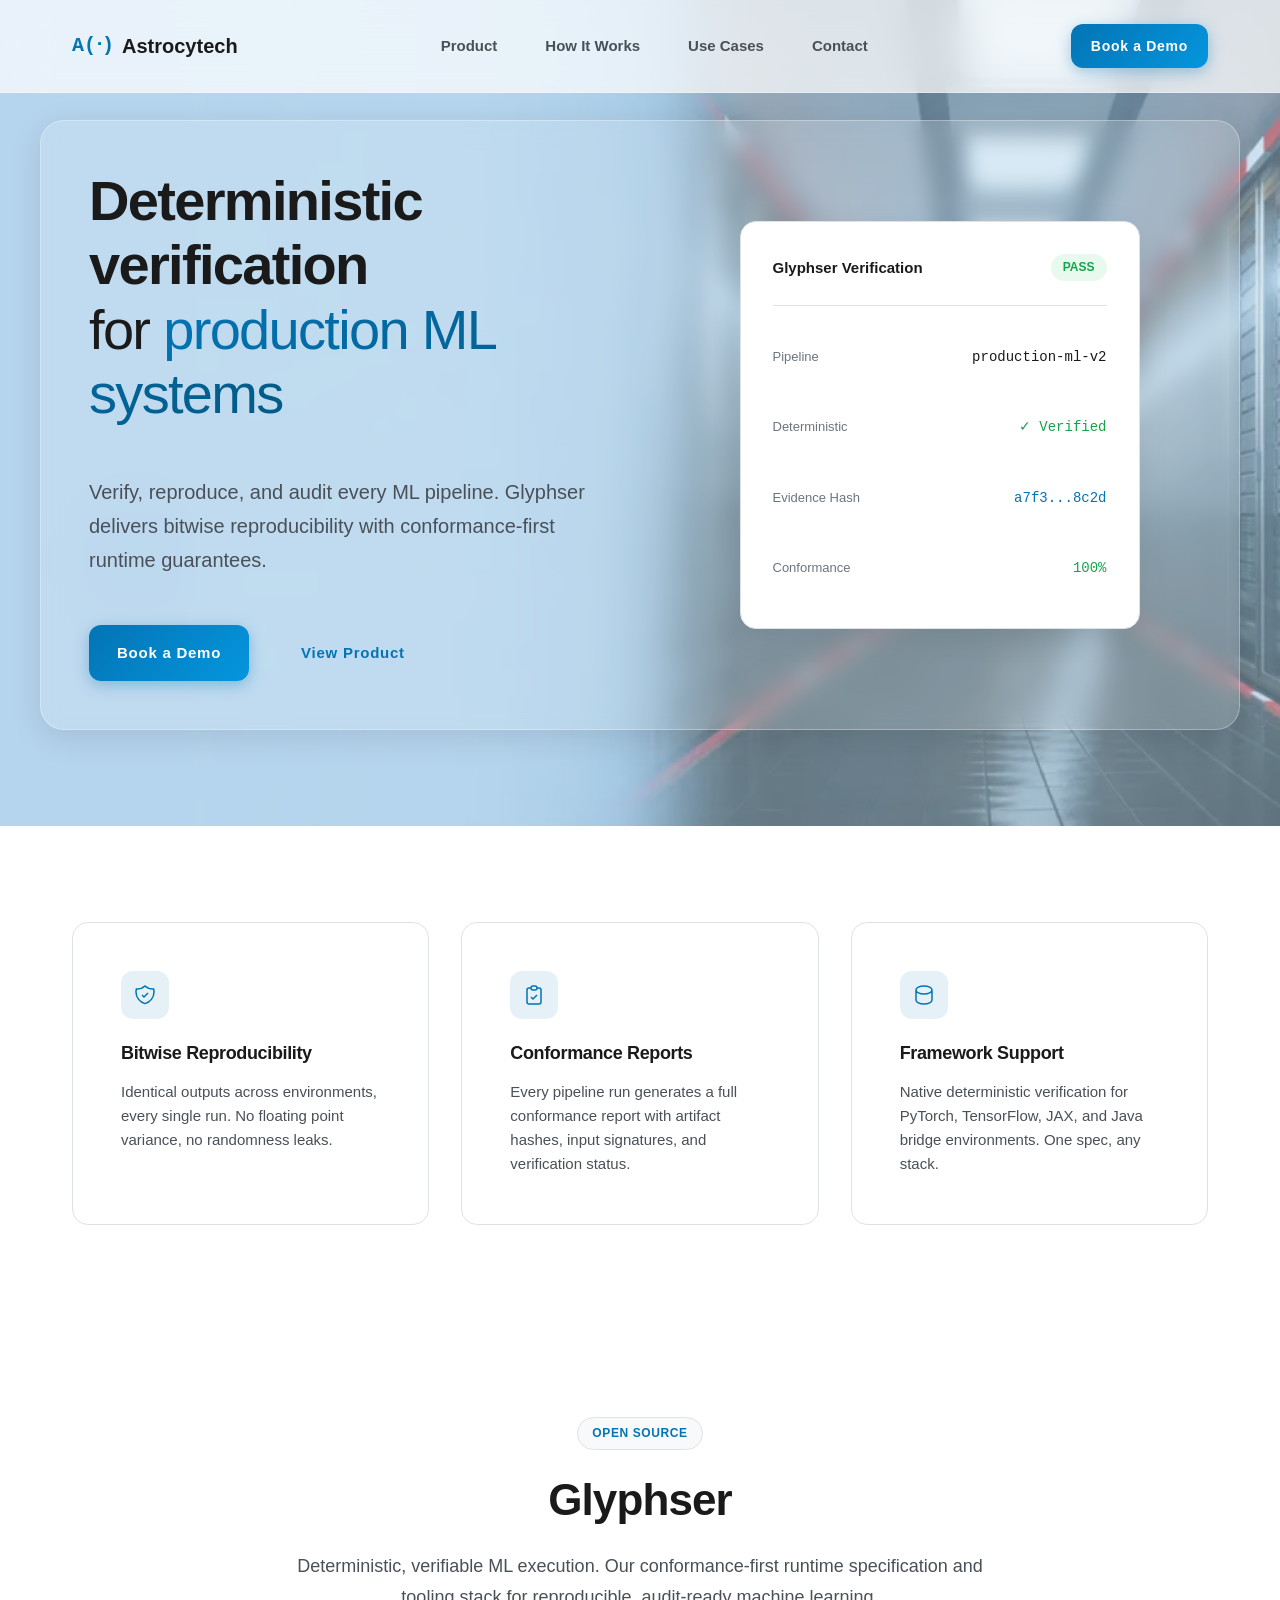
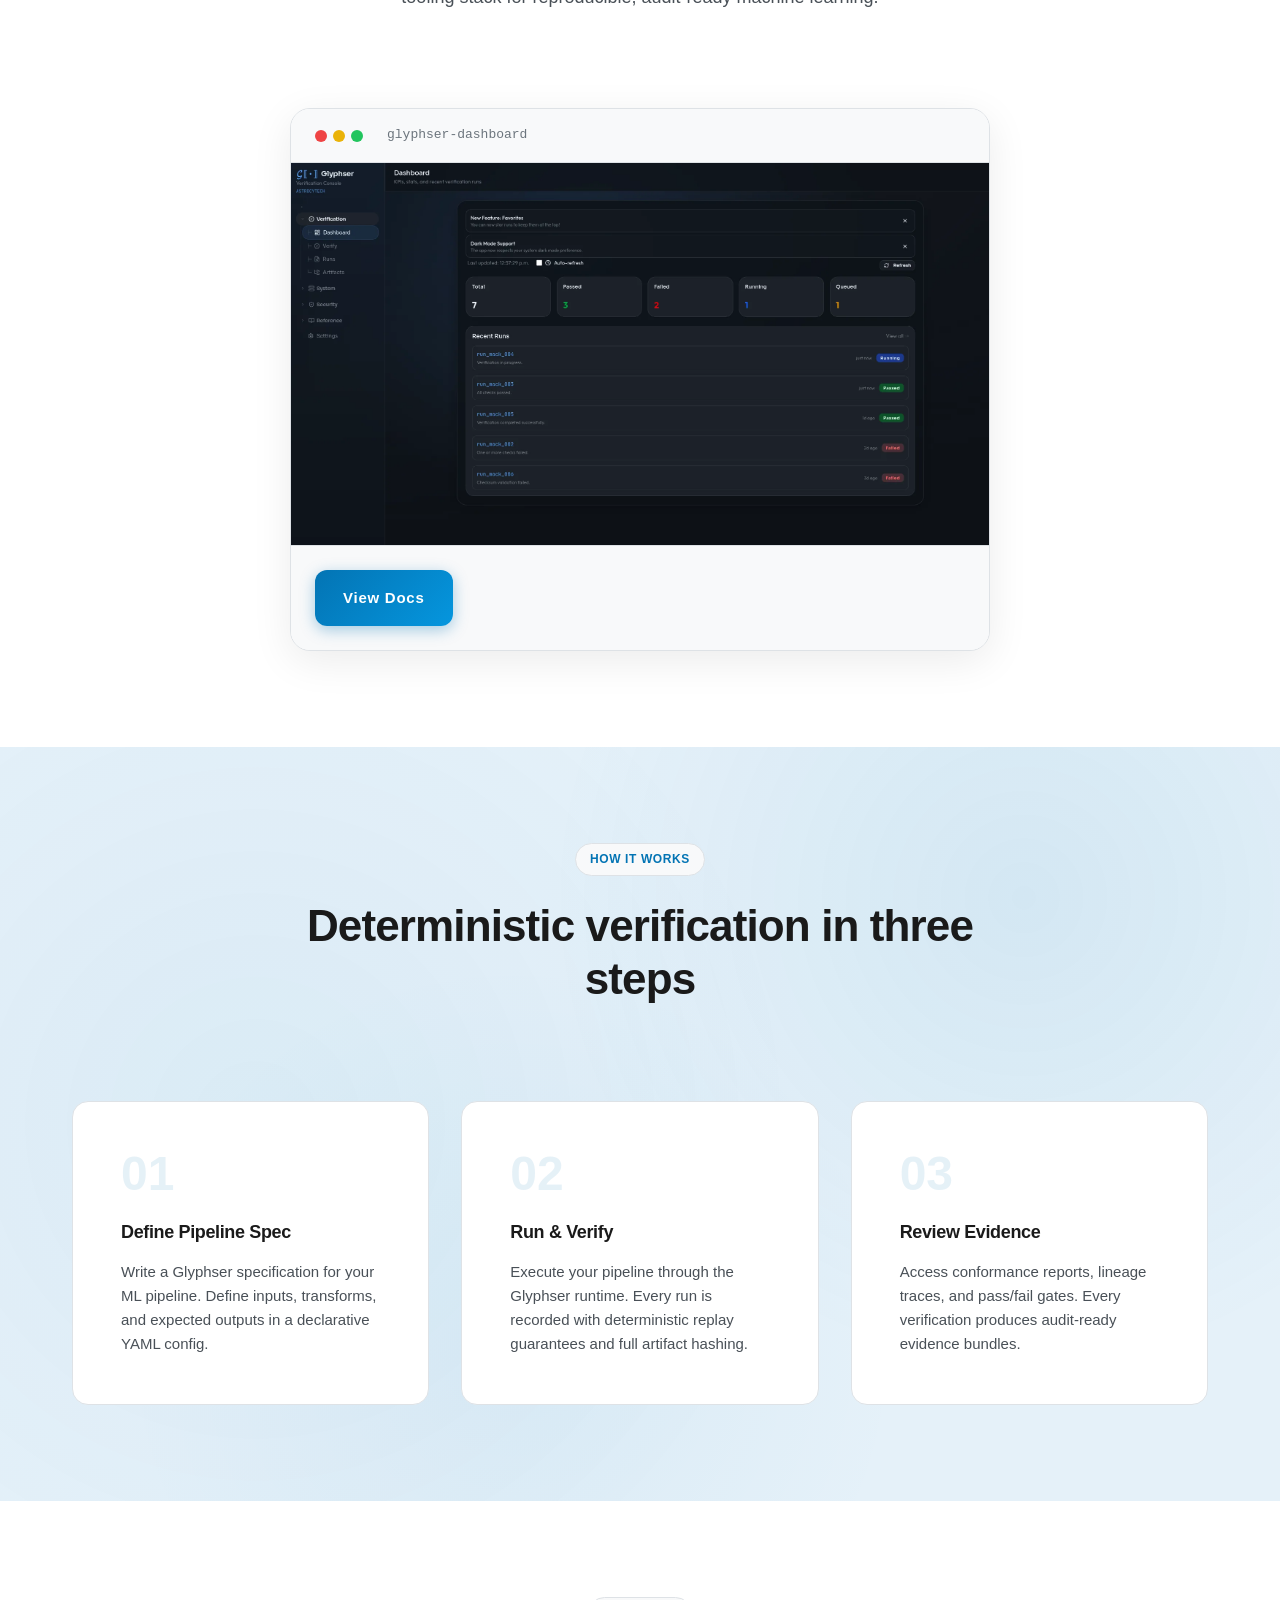
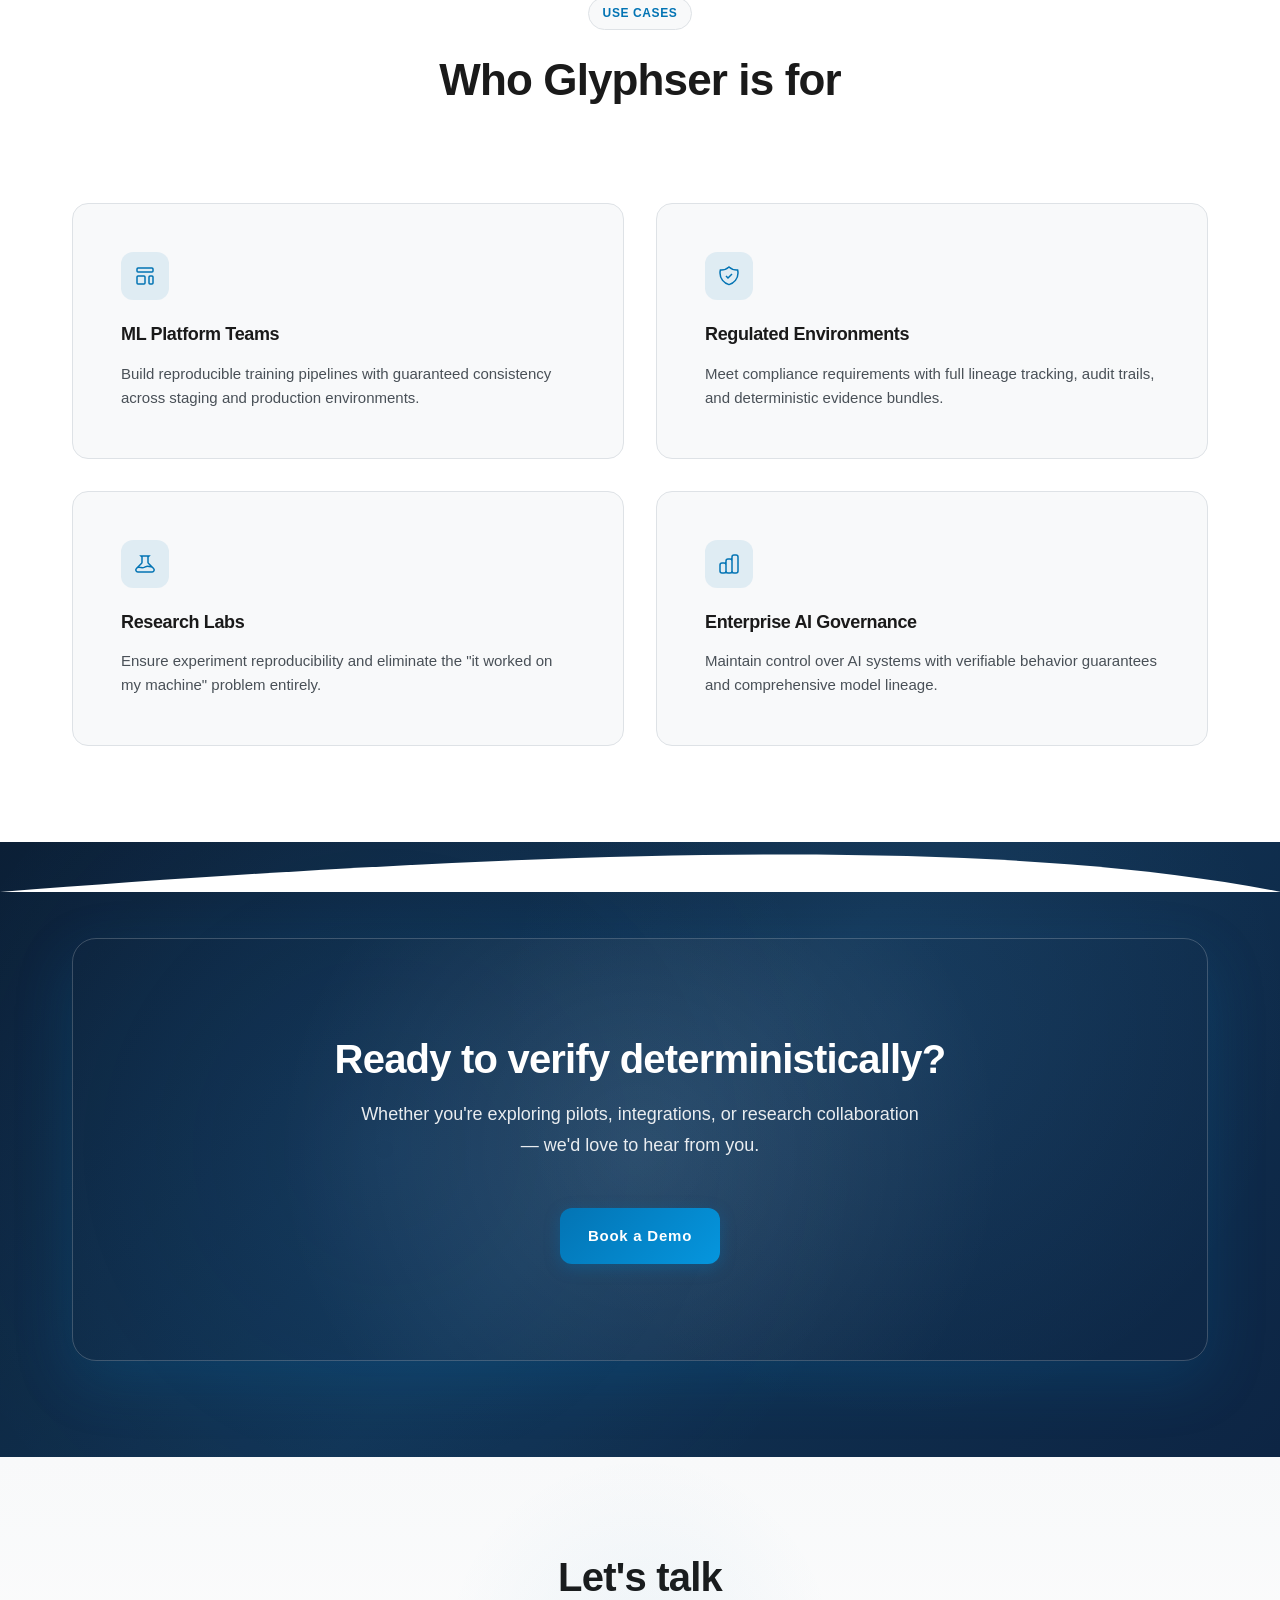
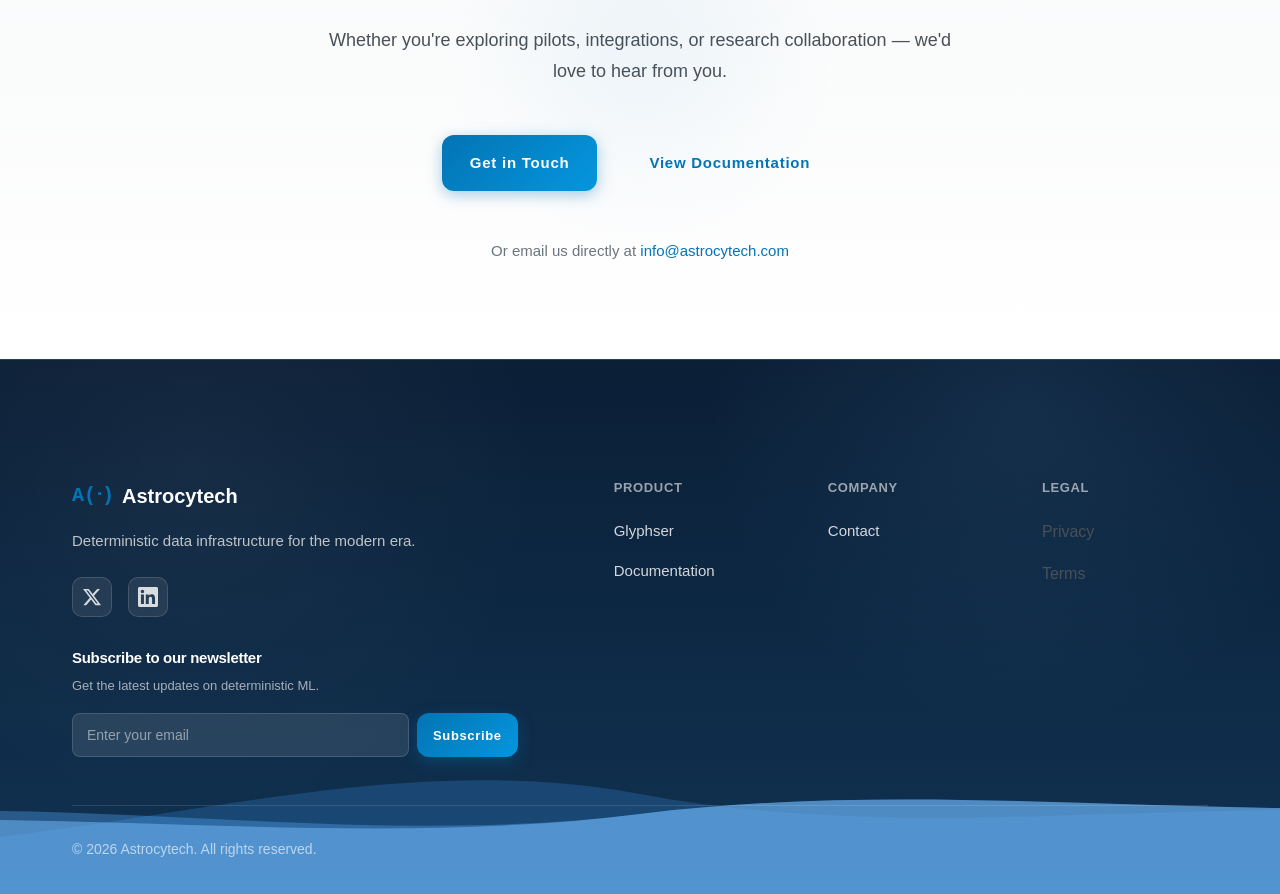
==== commit 9be1015c: "Update" ====
--- a/index.html
+++ b/index.html
@@ -39,6 +39,22 @@
   }
   </script>
   
+  <!-- Breadcrumb Structured Data -->
+  <script type="application/ld+json">
+  {
+    "@context": "https://schema.org",
+    "@type": "BreadcrumbList",
+    "itemListElement": [
+      {
+        "@type": "ListItem",
+        "position": 1,
+        "name": "Home",
+        "item": "https://astrocytech.github.io/"
+      }
+    ]
+  }
+  </script>
+  
   <!-- FAQ Structured Data -->
   <script type="application/ld+json">
   {
@@ -64,6 +80,36 @@
         "@type": "Question",
         "name": "Is Glyphser open source?",
         "answer": "Yes, Glyphser is open source under the AGPL-3.0 license, allowing for free use, modification, and distribution."
+      }
+    ]
+  }
+  </script>
+  
+  <!-- HowTo Structured Data -->
+  <script type="application/ld+json">
+  {
+    "@context": "https://schema.org",
+    "@type": "HowTo",
+    "name": "How to Verify Your ML Pipeline with Glyphser",
+    "description": "Learn how to ensure deterministic, verifiable machine learning execution using Glyphser.",
+    "step": [
+      {
+        "@type": "HowToStep",
+        "name": "Define Your Pipeline",
+        "text": "Create a YAML manifest that specifies your ML pipeline, including data sources, model architecture, and execution parameters.",
+        "url": "https://astrocytech.github.io/glyphser.html#how-it-works"
+      },
+      {
+        "@type": "HowToStep",
+        "name": "Run & Verify",
+        "text": "Execute your pipeline using Glyphser's deterministic runtime, which captures all execution artifacts and checkpoints.",
+        "url": "https://astrocytech.github.io/glyphser.html#how-it-works"
+      },
+      {
+        "@type": "HowToStep",
+        "name": "Review Evidence",
+        "text": "Examine the generated conformance certificates and execution traces to verify bitwise reproducibility.",
+        "url": "https://astrocytech.github.io/glyphser.html#how-it-works"
       }
     ]
   }
@@ -228,19 +274,16 @@
           <div class="code-dots">
             <span></span><span></span><span></span>
           </div>
-          <span class="code-title">glyphser config</span>
-        </div>
-        <pre class="code-block"><code><span class="code-keyword">runtime</span>:
-  <span class="code-property">version</span>: <span class="code-string">"2.1.0"</span>
-  <span class="code-property">deterministic</span>: <span class="codeBoolean">true</span>
-  <span class="code-property">verification</span>:
-    <span class="code-property">enabled</span>: <span class="codeBoolean">true</span>
-    <span class="code-property">mode</span>: <span class="codeString">"strict"</span>
-
-<span class="code-keyword">pipeline</span>:
-  <span class="code-property">name</span>: <span class="codeString">"production-ml"</span>
-  <span class="code-property">reproducible</span>: <span class="codeBoolean">true</span>
-  <span class="code-property">audit</span>: <span class="codeBoolean">true</span></code></pre>
+          <span class="code-title">glyphser-dashboard</span>
+        </div>
+        <figure class="product-shot product-shot--flush">
+          <img
+            src="files/glyphser/glyphser-dashboard-dark.webp"
+            alt="Glyphser dashboard showing verification KPIs and recent runs"
+            loading="lazy"
+            decoding="async"
+          />
+        </figure>
         <div class="glyphser-actions">
           <a href="glyphser.html" class="btn btn-primary">View Docs</a>
         </div>
--- a/files/astrocytech.css
+++ b/files/astrocytech.css
@@ -588,6 +588,83 @@
   align-items: center;
 }
 
+.product-shot {
+  margin: 0;
+  border-radius: 18px;
+  overflow: hidden;
+  border: 1px solid rgba(255, 255, 255, 0.12);
+  background: #0b1220;
+  box-shadow: 0 20px 60px rgba(0, 0, 0, 0.28);
+}
+
+.product-shot img {
+  display: block;
+  width: 100%;
+  height: auto;
+}
+
+.product-shot figcaption {
+  padding: 0.75rem 1rem;
+  background: rgba(11, 18, 32, 0.85);
+  border-top: 1px solid rgba(255, 255, 255, 0.08);
+  color: rgba(255, 255, 255, 0.78);
+  font-size: 0.8125rem;
+  letter-spacing: 0.02em;
+}
+
+.product-shot--flush {
+  border-radius: 0;
+  border: 0;
+  box-shadow: none;
+}
+
+.hero-visual .product-shot {
+  width: min(620px, 100%);
+}
+
+.evidence-grid {
+  display: grid;
+  grid-template-columns: repeat(2, 1fr);
+  gap: var(--space-xl);
+  margin-top: var(--space-2xl);
+}
+
+.evidence-callout {
+  display: grid;
+  grid-template-columns: 0.9fr 1.1fr;
+  gap: var(--space-2xl);
+  align-items: center;
+  max-width: 1100px;
+  margin: 2.5rem auto 0;
+}
+
+.evidence-copy h3 {
+  margin: 0 0 var(--space-sm);
+  font-size: 1.25rem;
+  color: var(--text-primary);
+}
+
+.evidence-copy p {
+  margin: 0;
+  color: var(--text-secondary);
+  line-height: 1.7;
+}
+
+.glyphser-card-grid {
+  display: grid;
+  grid-template-columns: 1.05fr 0.95fr;
+}
+
+.glyphser-card-grid .code-block {
+  margin: 0;
+  height: 100%;
+  border-right: 1px solid var(--border);
+}
+
+.glyphser-card-grid .product-shot {
+  height: 100%;
+}
+
 /* Enhanced primary button with glow effect */
 .btn-primary {
   background: linear-gradient(135deg, var(--accent-primary) 0%, #0596de 100%);
@@ -1313,6 +1390,17 @@
     grid-template-columns: 1fr;
   }
 
+  .evidence-grid,
+  .evidence-callout,
+  .glyphser-card-grid {
+    grid-template-columns: 1fr;
+  }
+
+  .glyphser-card-grid .code-block {
+    border-right: 0;
+    border-bottom: 1px solid var(--border);
+  }
+
   .use-cases-grid {
     grid-template-columns: 1fr 1fr;
   }
@@ -2124,4 +2212,4 @@
   clip: rect(0, 0, 0, 0);
   white-space: nowrap;
   border: 0;
-}+}
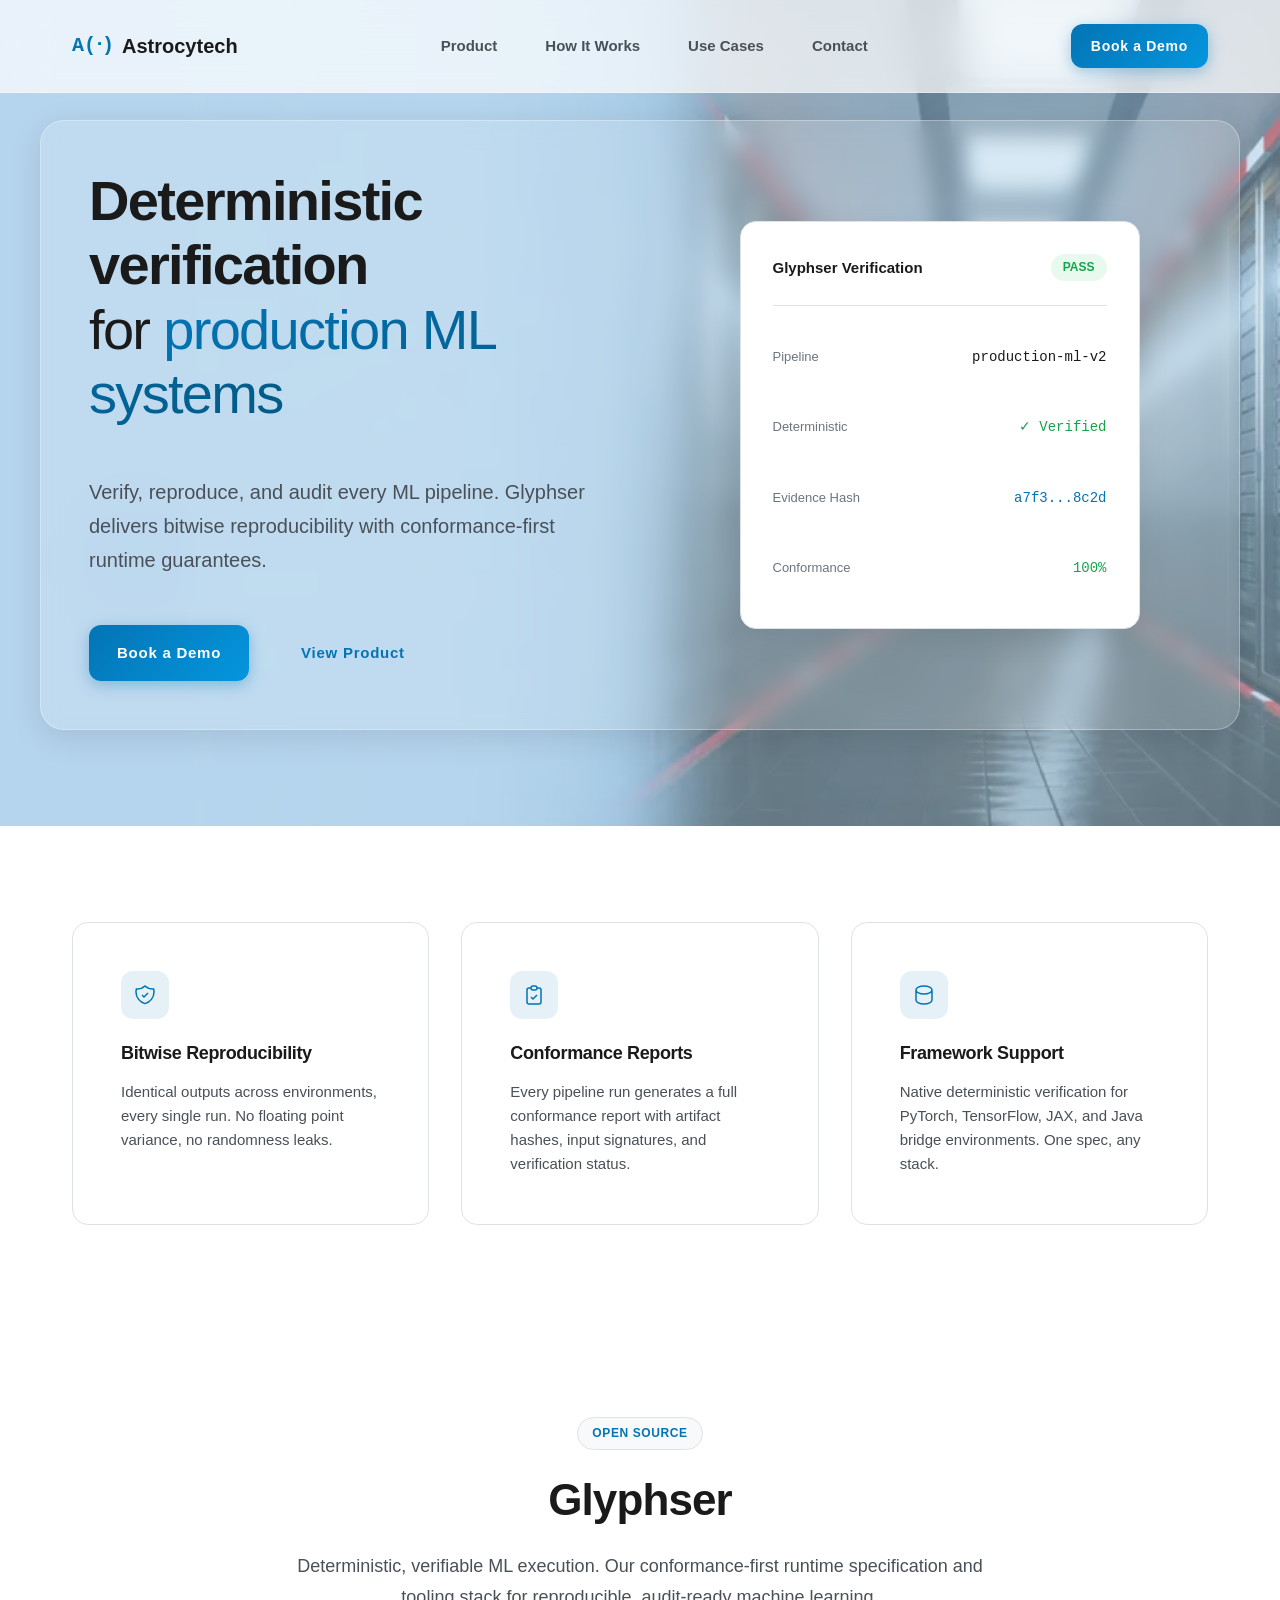
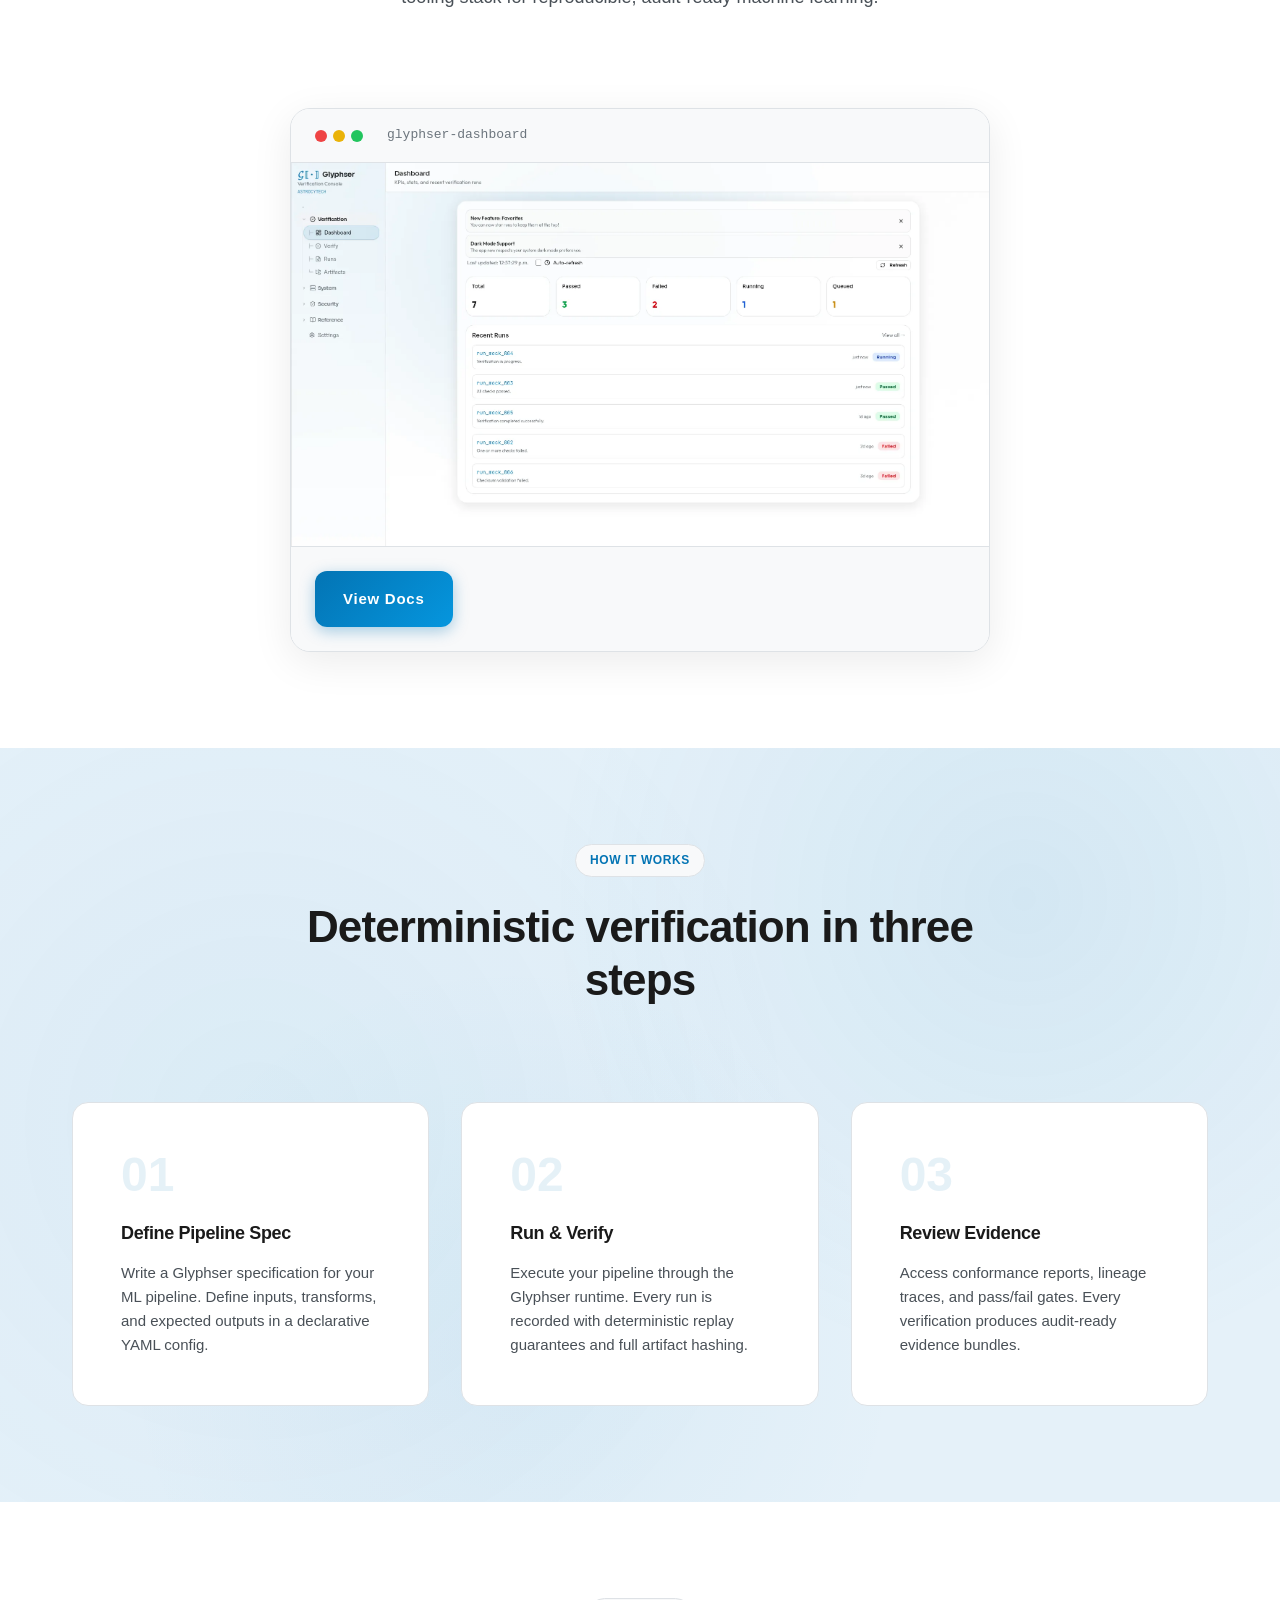
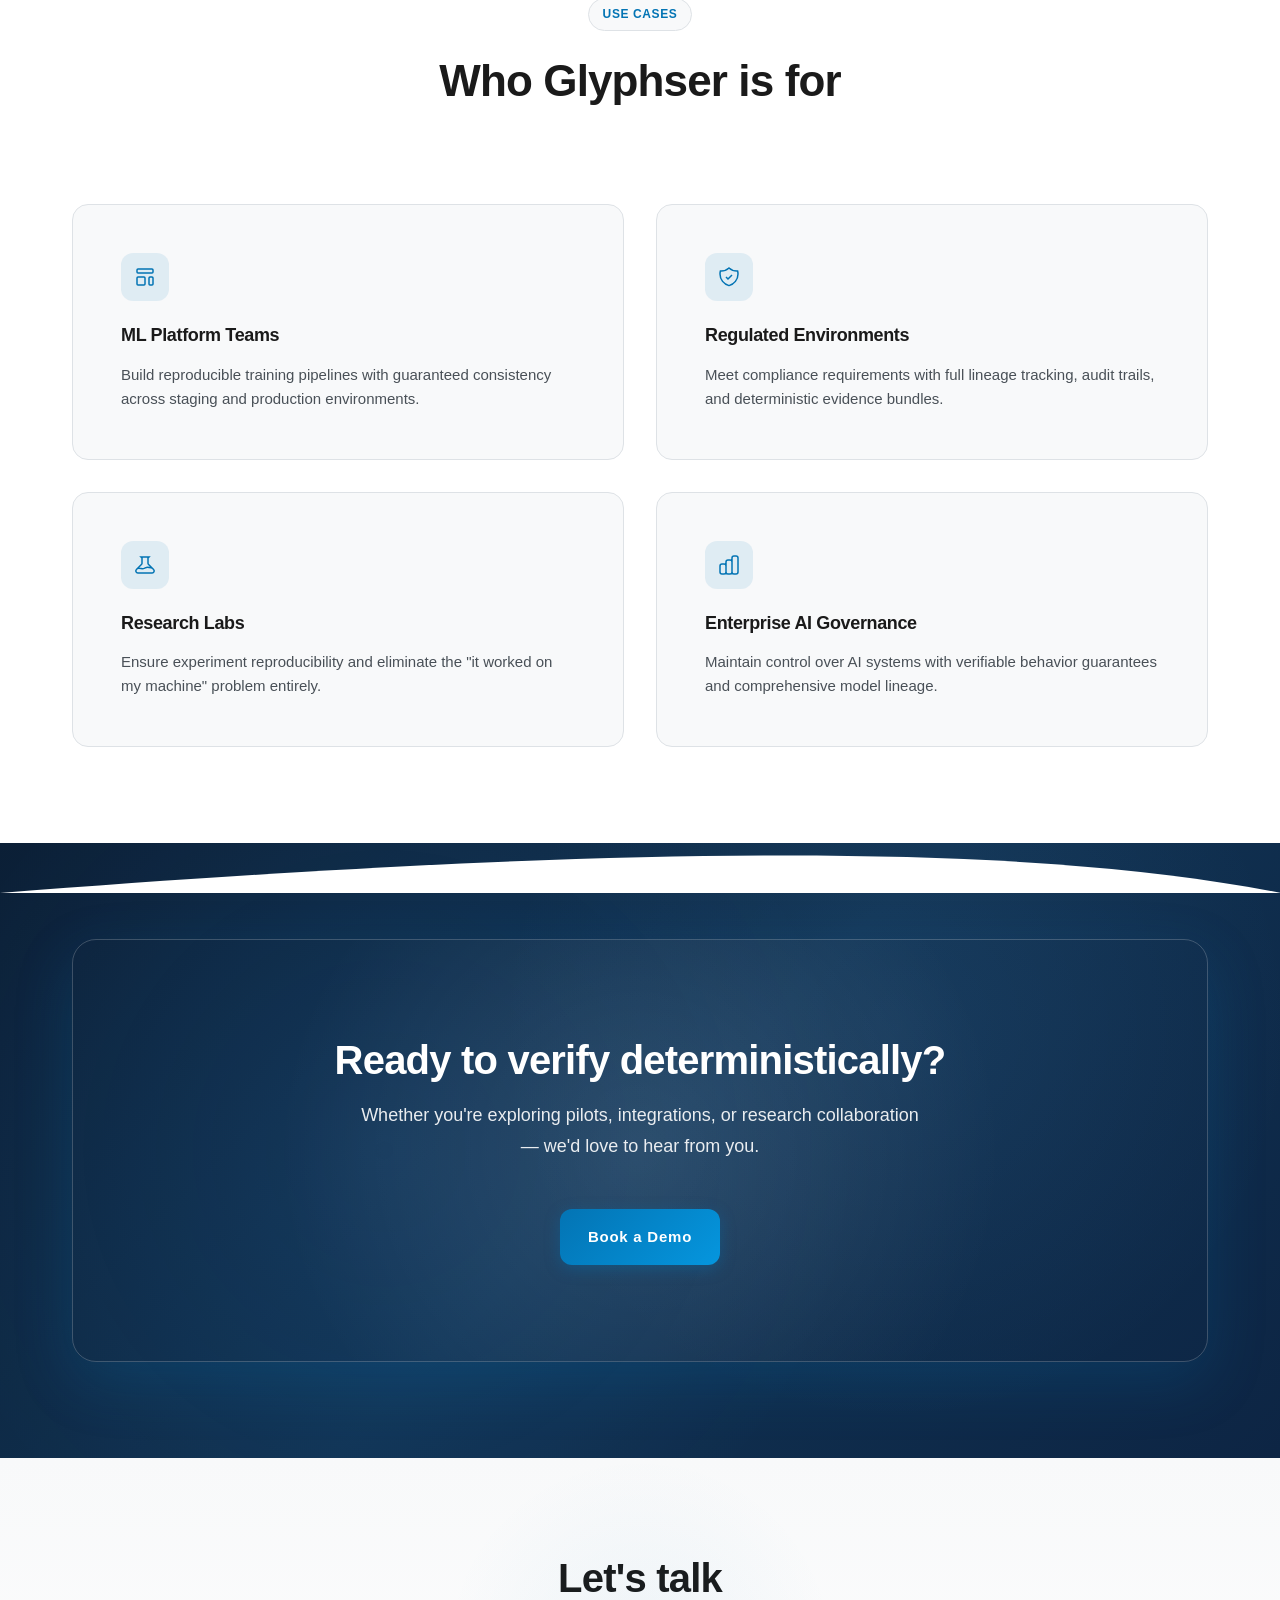
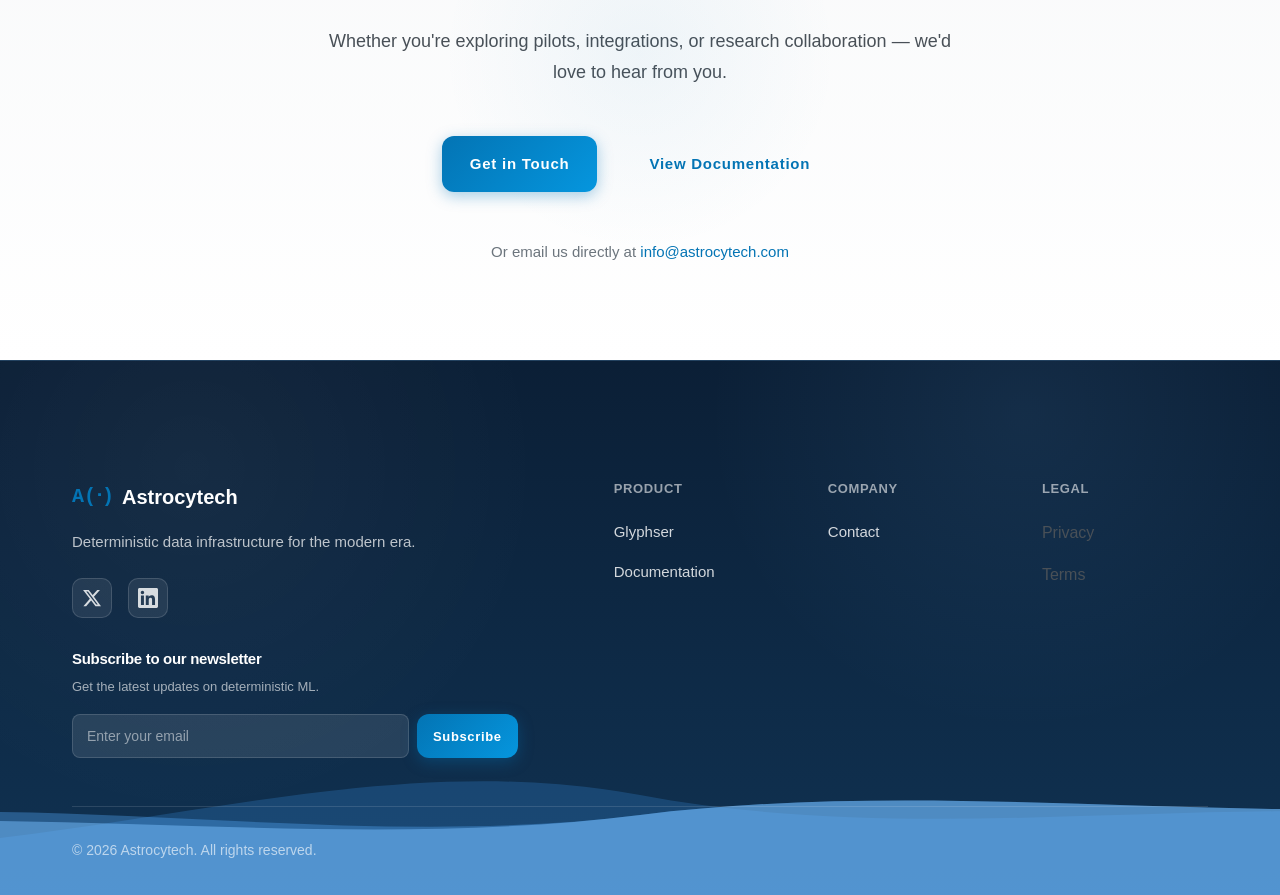
==== commit d9d56fef: "Update" ====
--- a/index.html
+++ b/index.html
@@ -278,7 +278,7 @@
         </div>
         <figure class="product-shot product-shot--flush">
           <img
-            src="files/glyphser/glyphser-dashboard-dark.webp"
+            src="files/glyphser/glyphser-dashboard-light.webp"
             alt="Glyphser dashboard showing verification KPIs and recent runs"
             loading="lazy"
             decoding="async"
--- a/files/astrocytech.css
+++ b/files/astrocytech.css
@@ -592,9 +592,9 @@
   margin: 0;
   border-radius: 18px;
   overflow: hidden;
-  border: 1px solid rgba(255, 255, 255, 0.12);
-  background: #0b1220;
-  box-shadow: 0 20px 60px rgba(0, 0, 0, 0.28);
+  border: 1px solid rgba(15, 23, 42, 0.14);
+  background: #ffffff;
+  box-shadow: 0 18px 46px rgba(15, 23, 42, 0.12);
 }
 
 .product-shot img {
@@ -605,9 +605,9 @@
 
 .product-shot figcaption {
   padding: 0.75rem 1rem;
-  background: rgba(11, 18, 32, 0.85);
-  border-top: 1px solid rgba(255, 255, 255, 0.08);
-  color: rgba(255, 255, 255, 0.78);
+  background: rgba(255, 255, 255, 0.92);
+  border-top: 1px solid rgba(15, 23, 42, 0.08);
+  color: rgba(15, 23, 42, 0.72);
   font-size: 0.8125rem;
   letter-spacing: 0.02em;
 }
@@ -650,20 +650,6 @@
   line-height: 1.7;
 }
 
-.glyphser-card-grid {
-  display: grid;
-  grid-template-columns: 1.05fr 0.95fr;
-}
-
-.glyphser-card-grid .code-block {
-  margin: 0;
-  height: 100%;
-  border-right: 1px solid var(--border);
-}
-
-.glyphser-card-grid .product-shot {
-  height: 100%;
-}
 
 /* Enhanced primary button with glow effect */
 .btn-primary {
@@ -1391,14 +1377,8 @@
   }
 
   .evidence-grid,
-  .evidence-callout,
-  .glyphser-card-grid {
+  .evidence-callout {
     grid-template-columns: 1fr;
-  }
-
-  .glyphser-card-grid .code-block {
-    border-right: 0;
-    border-bottom: 1px solid var(--border);
   }
 
   .use-cases-grid {
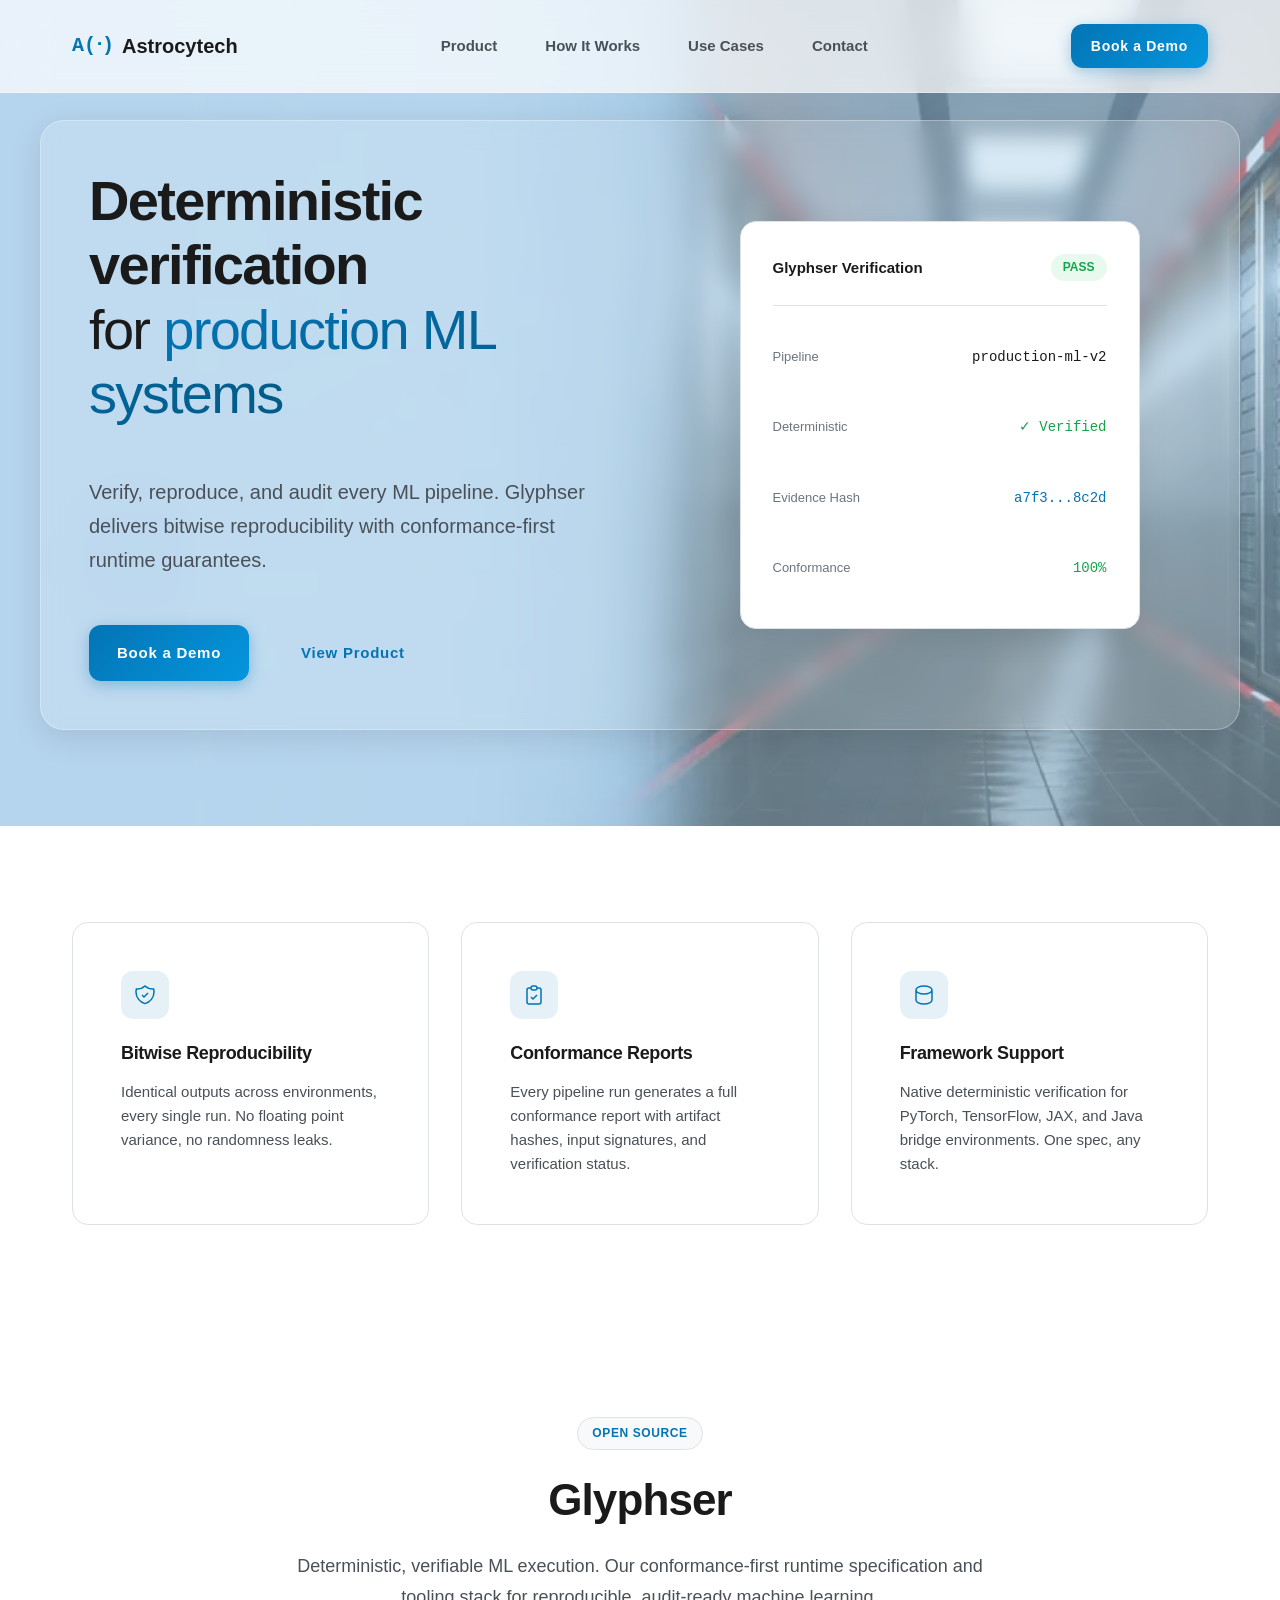
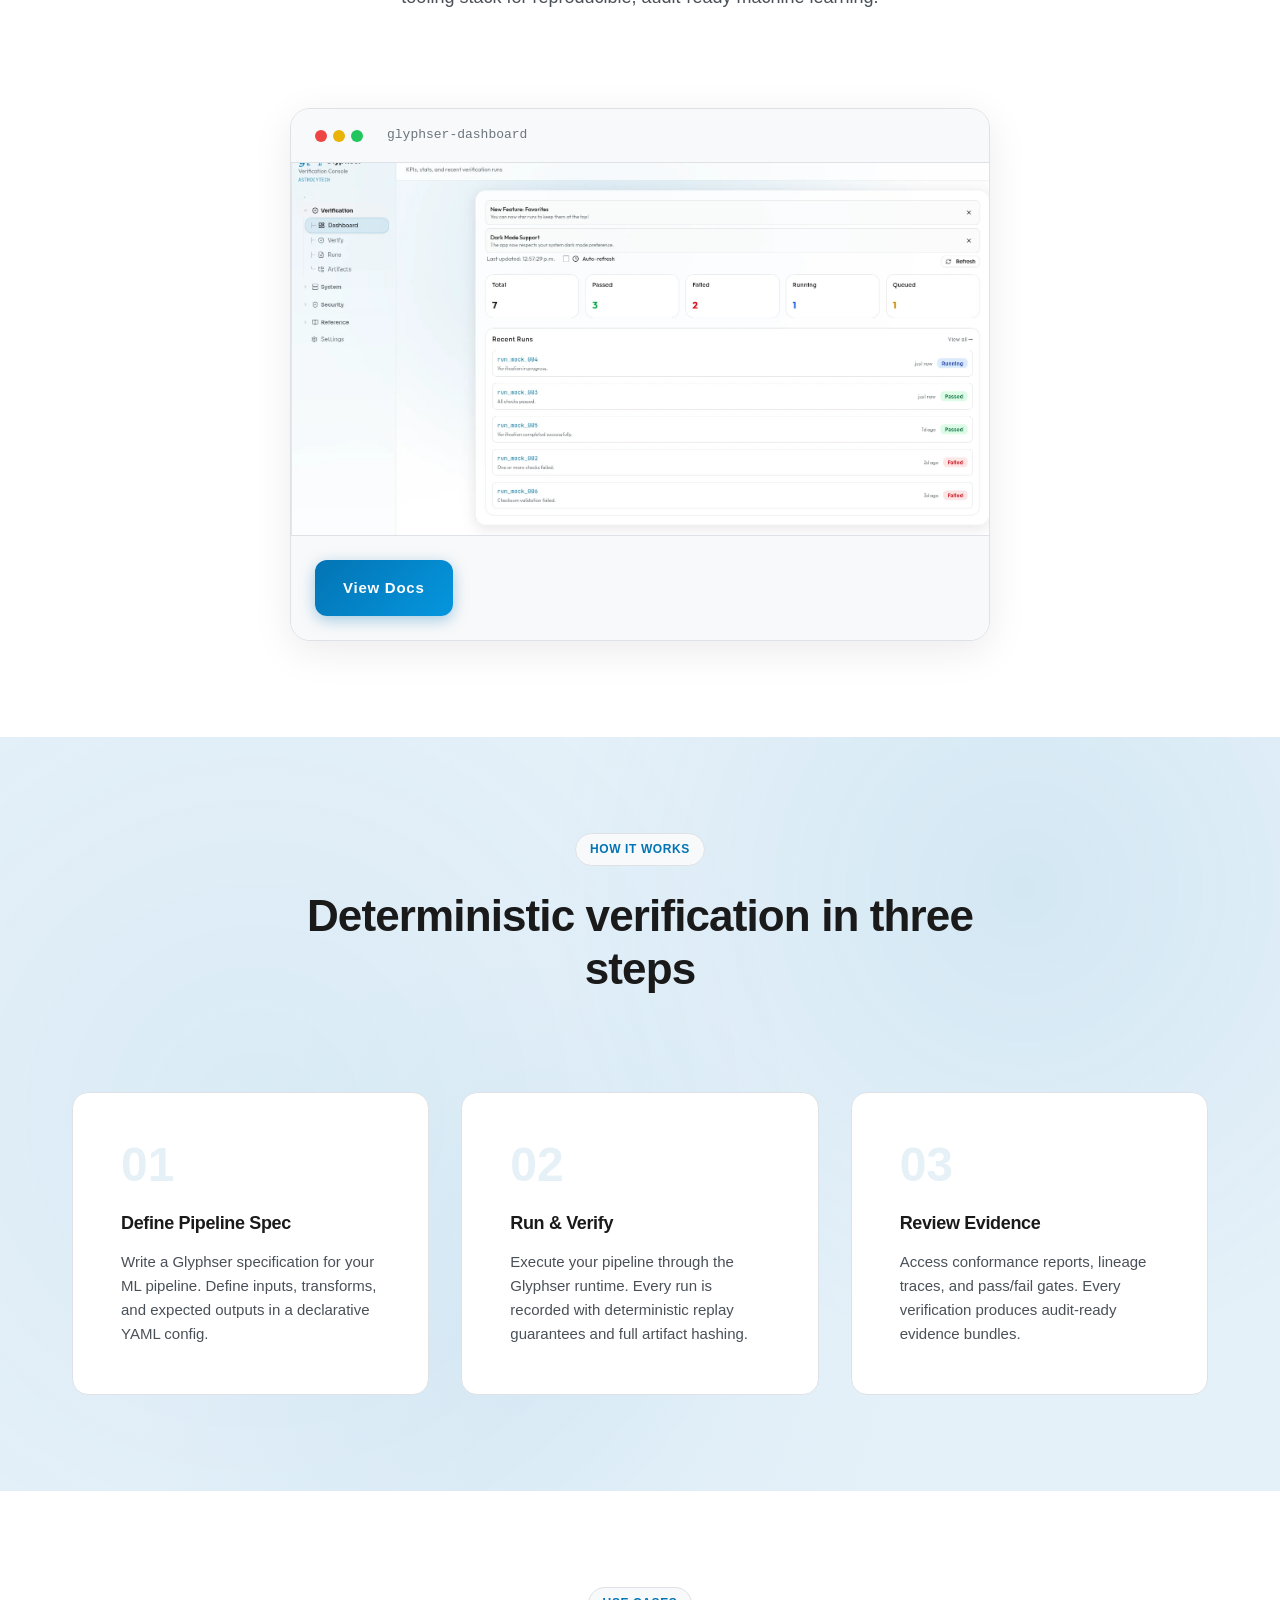
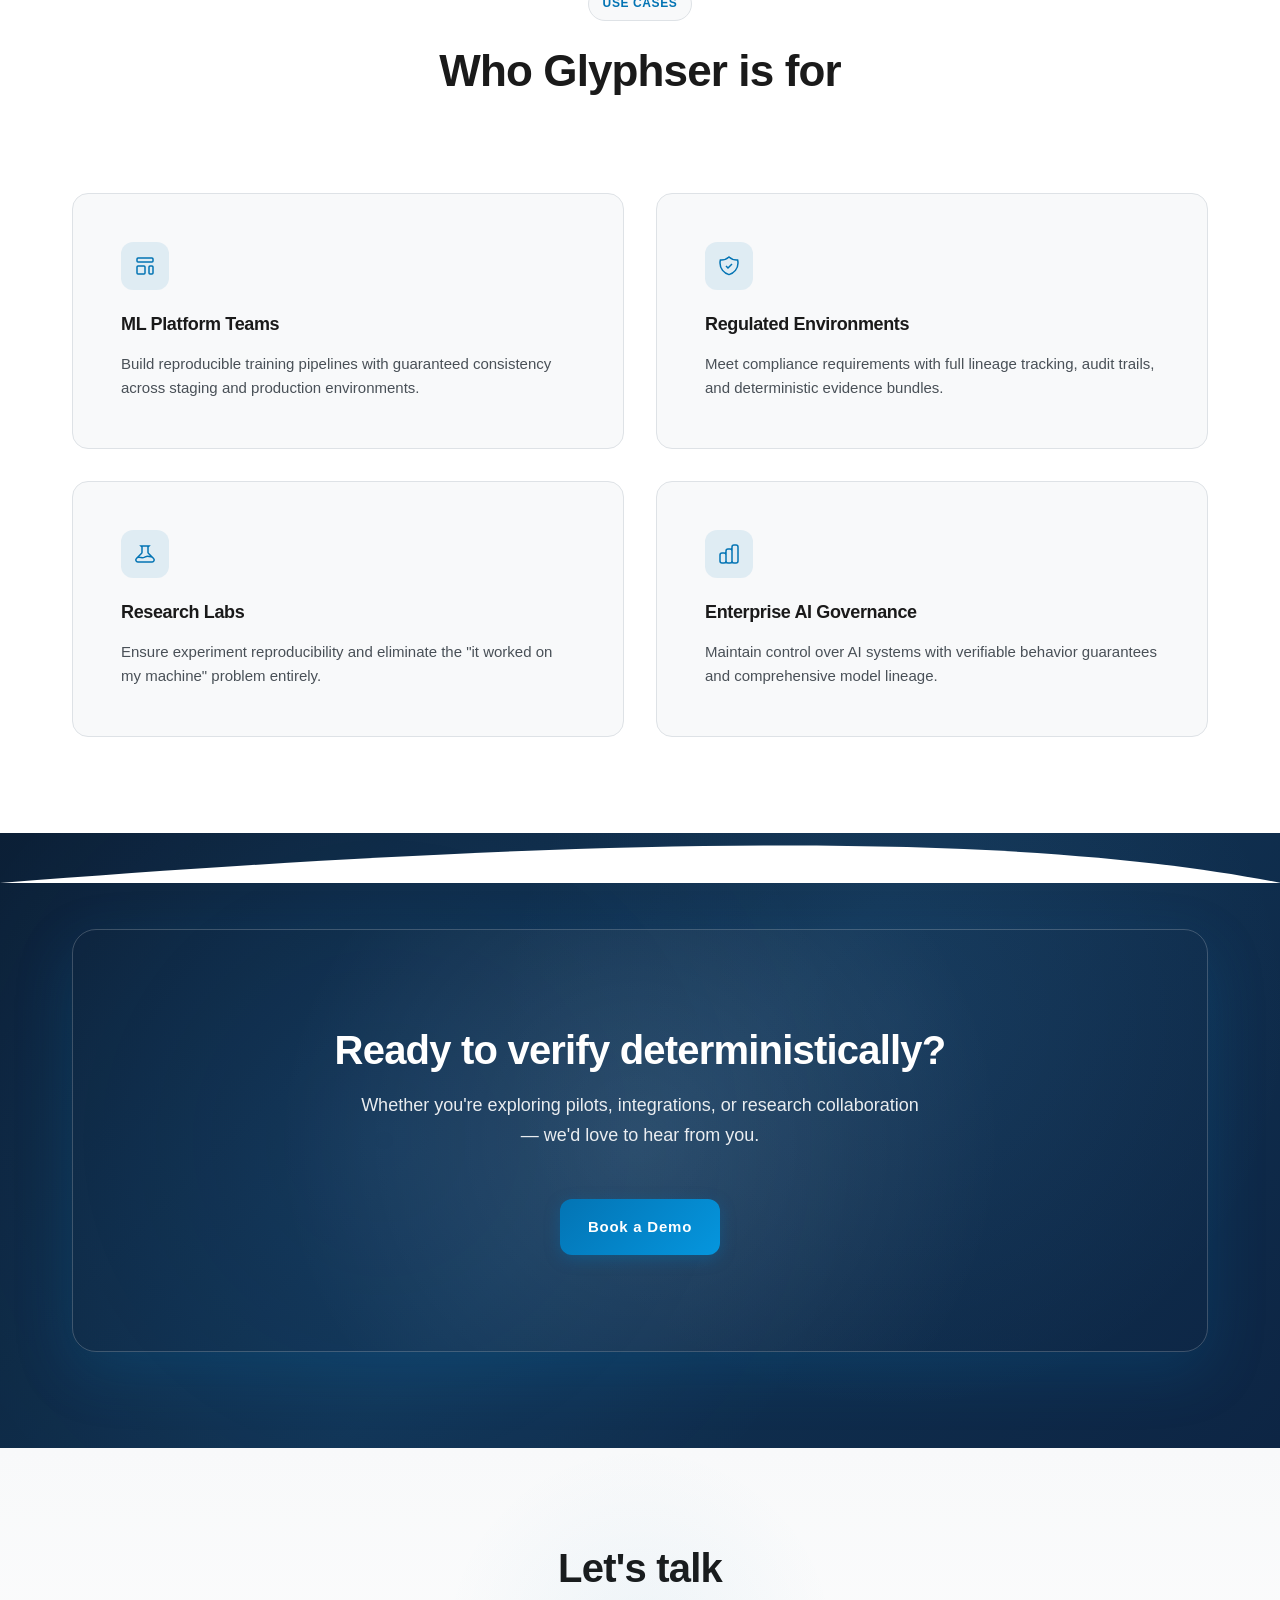
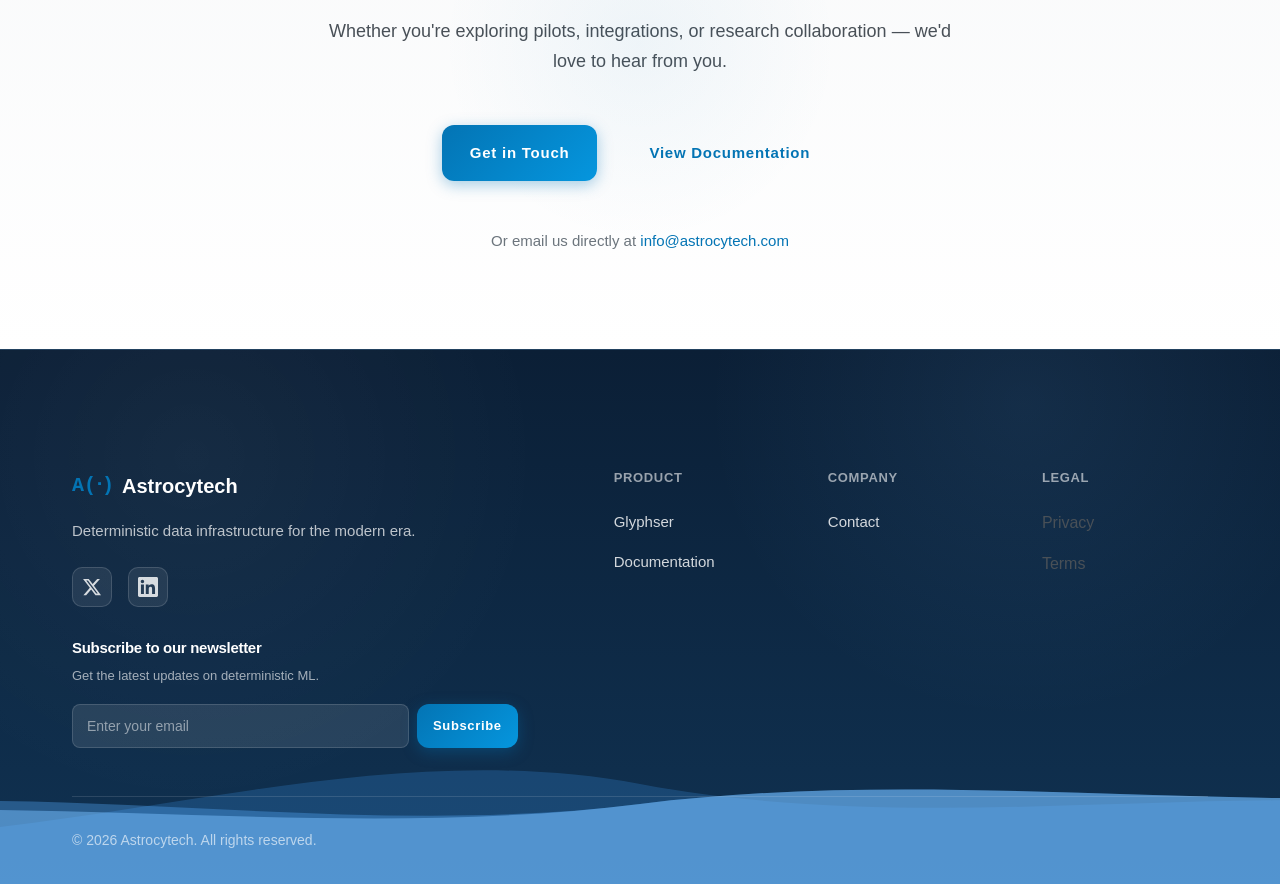
==== commit 8872bed3: "Update" ====
--- a/index.html
+++ b/index.html
@@ -277,12 +277,14 @@
           <span class="code-title">glyphser-dashboard</span>
         </div>
         <figure class="product-shot product-shot--flush">
-          <img
-            src="files/glyphser/glyphser-dashboard-light.webp"
-            alt="Glyphser dashboard showing verification KPIs and recent runs"
-            loading="lazy"
-            decoding="async"
-          />
+          <button type="button" class="product-shot-trigger" data-fullsrc="files/glyphser/glyphser-dashboard-full-light.webp" aria-label="Open Glyphser dashboard screenshot full size">
+            <img
+              src="files/glyphser/glyphser-dashboard-light-v2.webp"
+              alt="Glyphser dashboard showing verification KPIs and recent runs"
+              loading="lazy"
+              decoding="async"
+            />
+          </button>
         </figure>
         <div class="glyphser-actions">
           <a href="glyphser.html" class="btn btn-primary">View Docs</a>
@@ -475,6 +477,14 @@
       </div>
     </div>
   </footer>
+
+  <div id="image-modal" class="image-modal" hidden>
+    <div class="image-modal__backdrop" data-close></div>
+    <div class="image-modal__content" role="dialog" aria-modal="true" aria-label="Image preview">
+      <button type="button" class="image-modal__close" aria-label="Close image preview">&times;</button>
+      <img class="image-modal__img" alt="">
+    </div>
+  </div>
 
   <script>
     // Smooth scroll
@@ -535,6 +545,51 @@
         }
       });
     });
+
+    // Image modal (full-size preview)
+    (() => {
+      const modal = document.getElementById('image-modal');
+      if (!modal) return;
+      const modalImg = modal.querySelector('.image-modal__img');
+      const closeBtn = modal.querySelector('.image-modal__close');
+      const backdrop = modal.querySelector('.image-modal__backdrop');
+      let lastFocused = null;
+
+      const openModal = (src, alt) => {
+        lastFocused = document.activeElement;
+        modalImg.src = src;
+        modalImg.alt = alt || 'Image preview';
+        modal.hidden = false;
+        document.body.classList.add('modal-open');
+        closeBtn.focus();
+      };
+
+      const closeModal = () => {
+        modal.hidden = true;
+        modalImg.src = '';
+        modalImg.alt = '';
+        document.body.classList.remove('modal-open');
+        if (lastFocused && typeof lastFocused.focus === 'function') {
+          lastFocused.focus();
+        }
+      };
+
+      document.querySelectorAll('.product-shot-trigger').forEach(btn => {
+        btn.addEventListener('click', () => {
+          const img = btn.querySelector('img');
+          if (!img) return;
+          const fullSrc = btn.dataset.fullsrc || img.currentSrc || img.src;
+          openModal(fullSrc, img.alt);
+        });
+      });
+
+      closeBtn.addEventListener('click', closeModal);
+      backdrop.addEventListener('click', closeModal);
+
+      document.addEventListener('keydown', (e) => {
+        if (!modal.hidden && e.key === 'Escape') closeModal();
+      });
+    })();
   </script>
   <noscript>
     <style>
--- a/files/astrocytech.css
+++ b/files/astrocytech.css
@@ -603,6 +603,84 @@
   height: auto;
 }
 
+.product-shot-trigger {
+  width: 100%;
+  display: block;
+  padding: 0;
+  border: 0;
+  background: transparent;
+  cursor: zoom-in;
+}
+
+.product-shot-trigger:focus-visible {
+  outline: 2px solid var(--accent-primary);
+  outline-offset: 2px;
+  border-radius: 14px;
+}
+
+.image-modal[hidden] {
+  display: none;
+}
+
+.image-modal {
+  position: fixed;
+  inset: 0;
+  z-index: 20000;
+  display: grid;
+  place-items: center;
+}
+
+.image-modal__backdrop {
+  position: absolute;
+  inset: 0;
+  background: rgba(2, 6, 23, 0.72);
+}
+
+.image-modal__content {
+  position: relative;
+  display: inline-block;
+  width: fit-content;
+  max-width: 96vw;
+  max-height: 92vh;
+  padding: 0;
+}
+
+.image-modal__img {
+  display: block;
+  max-width: 96vw;
+  max-height: 88vh;
+  width: auto;
+  height: auto;
+  object-fit: contain;
+  border-radius: 18px;
+  border: 1px solid rgba(255, 255, 255, 0.18);
+  background: white;
+  box-shadow: 0 28px 90px rgba(0, 0, 0, 0.45);
+}
+
+.image-modal__close {
+  position: absolute;
+  top: 0.75rem;
+  right: 0.75rem;
+  width: 44px;
+  height: 44px;
+  border-radius: 999px;
+  border: 1px solid rgba(255, 255, 255, 0.22);
+  background: rgba(2, 6, 23, 0.55);
+  color: white;
+  font-size: 1.5rem;
+  line-height: 1;
+  cursor: pointer;
+}
+
+.image-modal__close:hover {
+  background: rgba(2, 6, 23, 0.7);
+}
+
+body.modal-open {
+  overflow: hidden;
+}
+
 .product-shot figcaption {
   padding: 0.75rem 1rem;
   background: rgba(255, 255, 255, 0.92);
@@ -1781,6 +1859,13 @@
   gap: var(--space-lg);
 }
 
+.install-grid {
+  grid-template-columns: repeat(3, minmax(0, 340px));
+  justify-content: center;
+  max-width: 1100px;
+  margin: 0 auto;
+}
+
 .feature-card {
   padding: var(--space-xl);
   background: var(--bg-card);
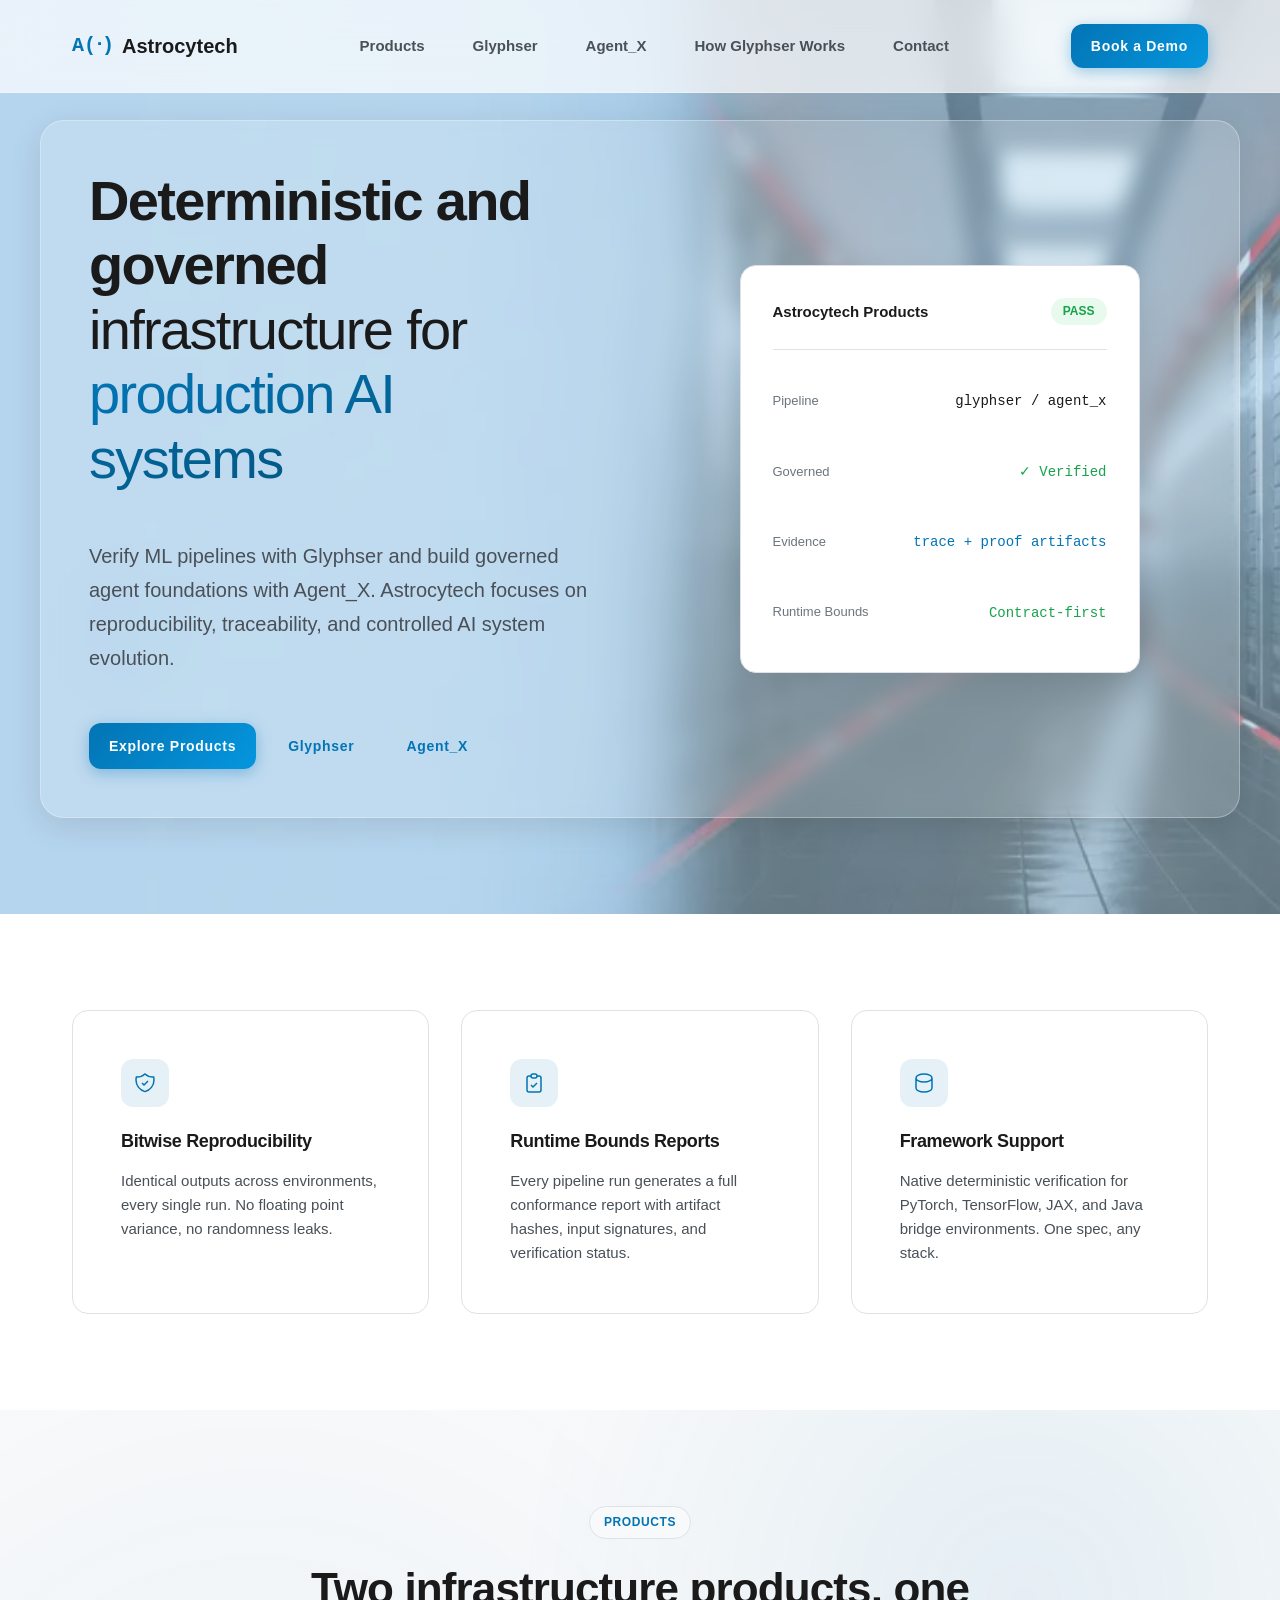
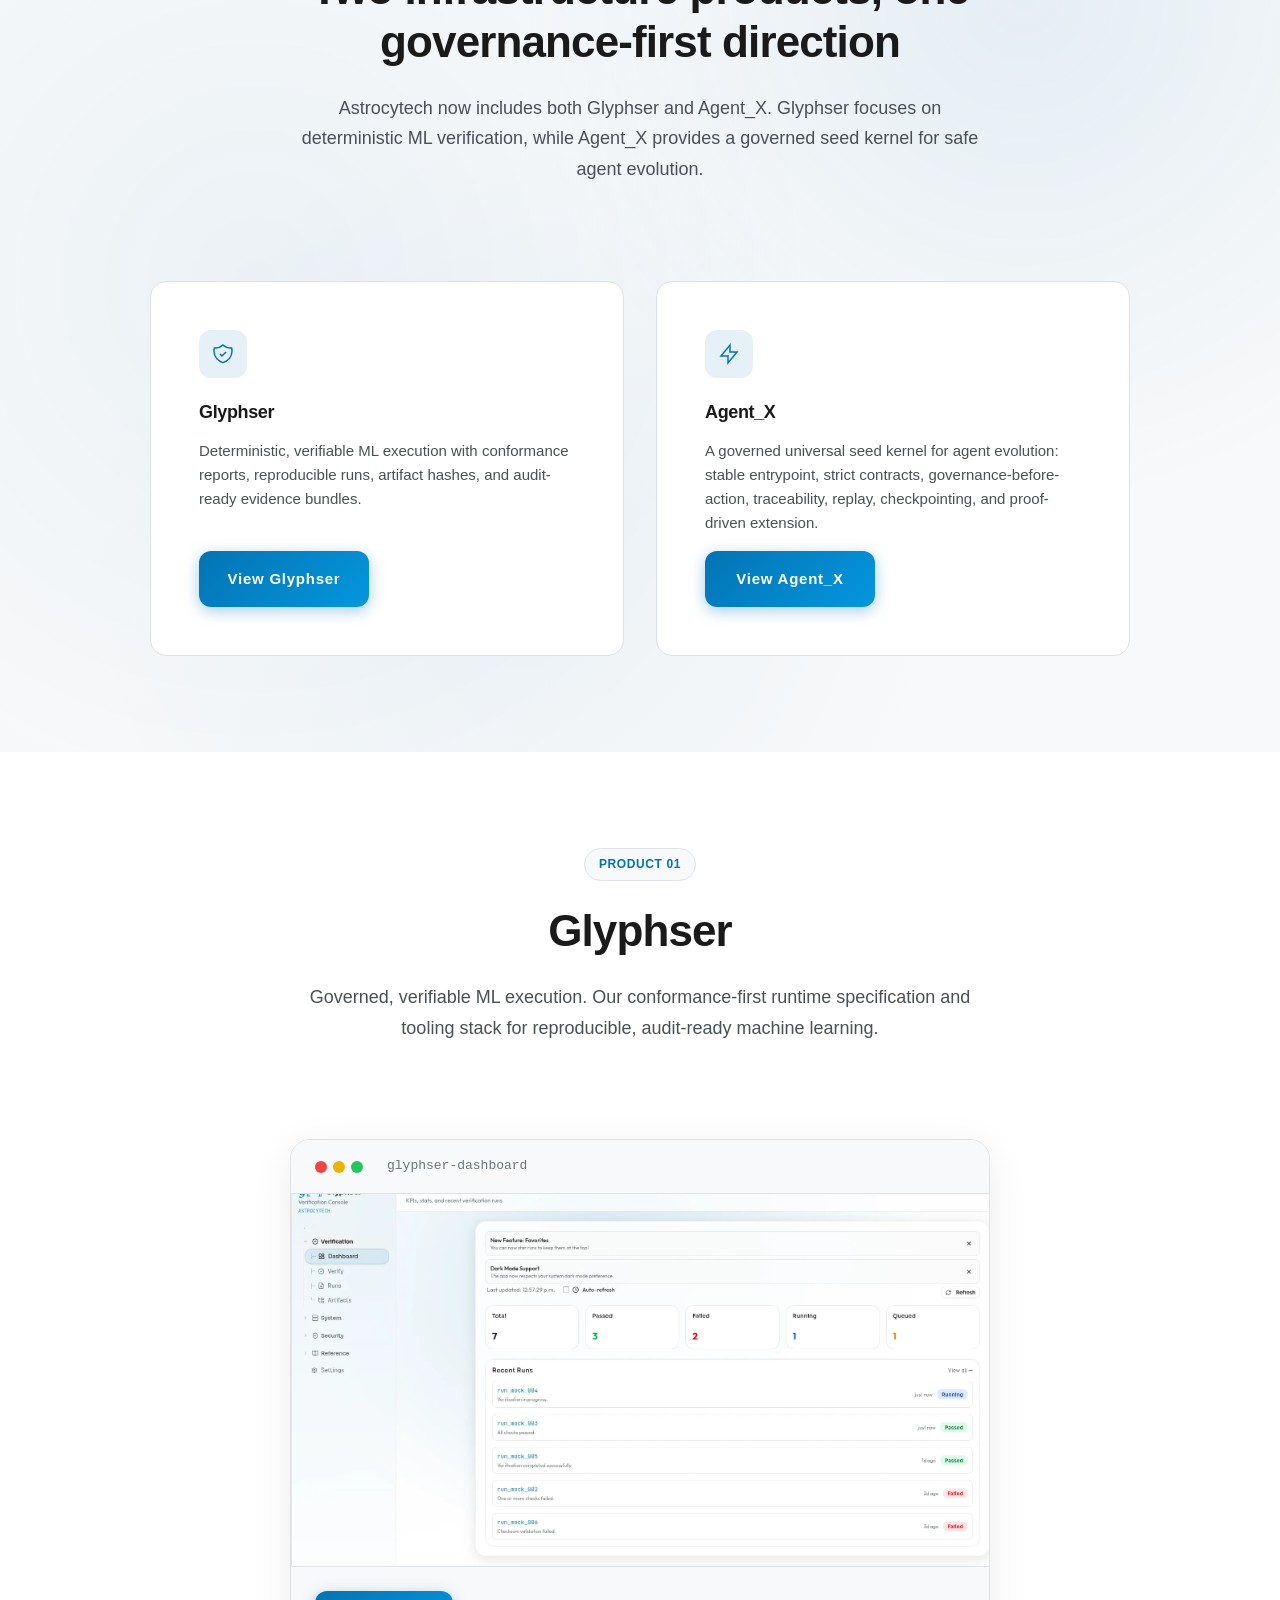
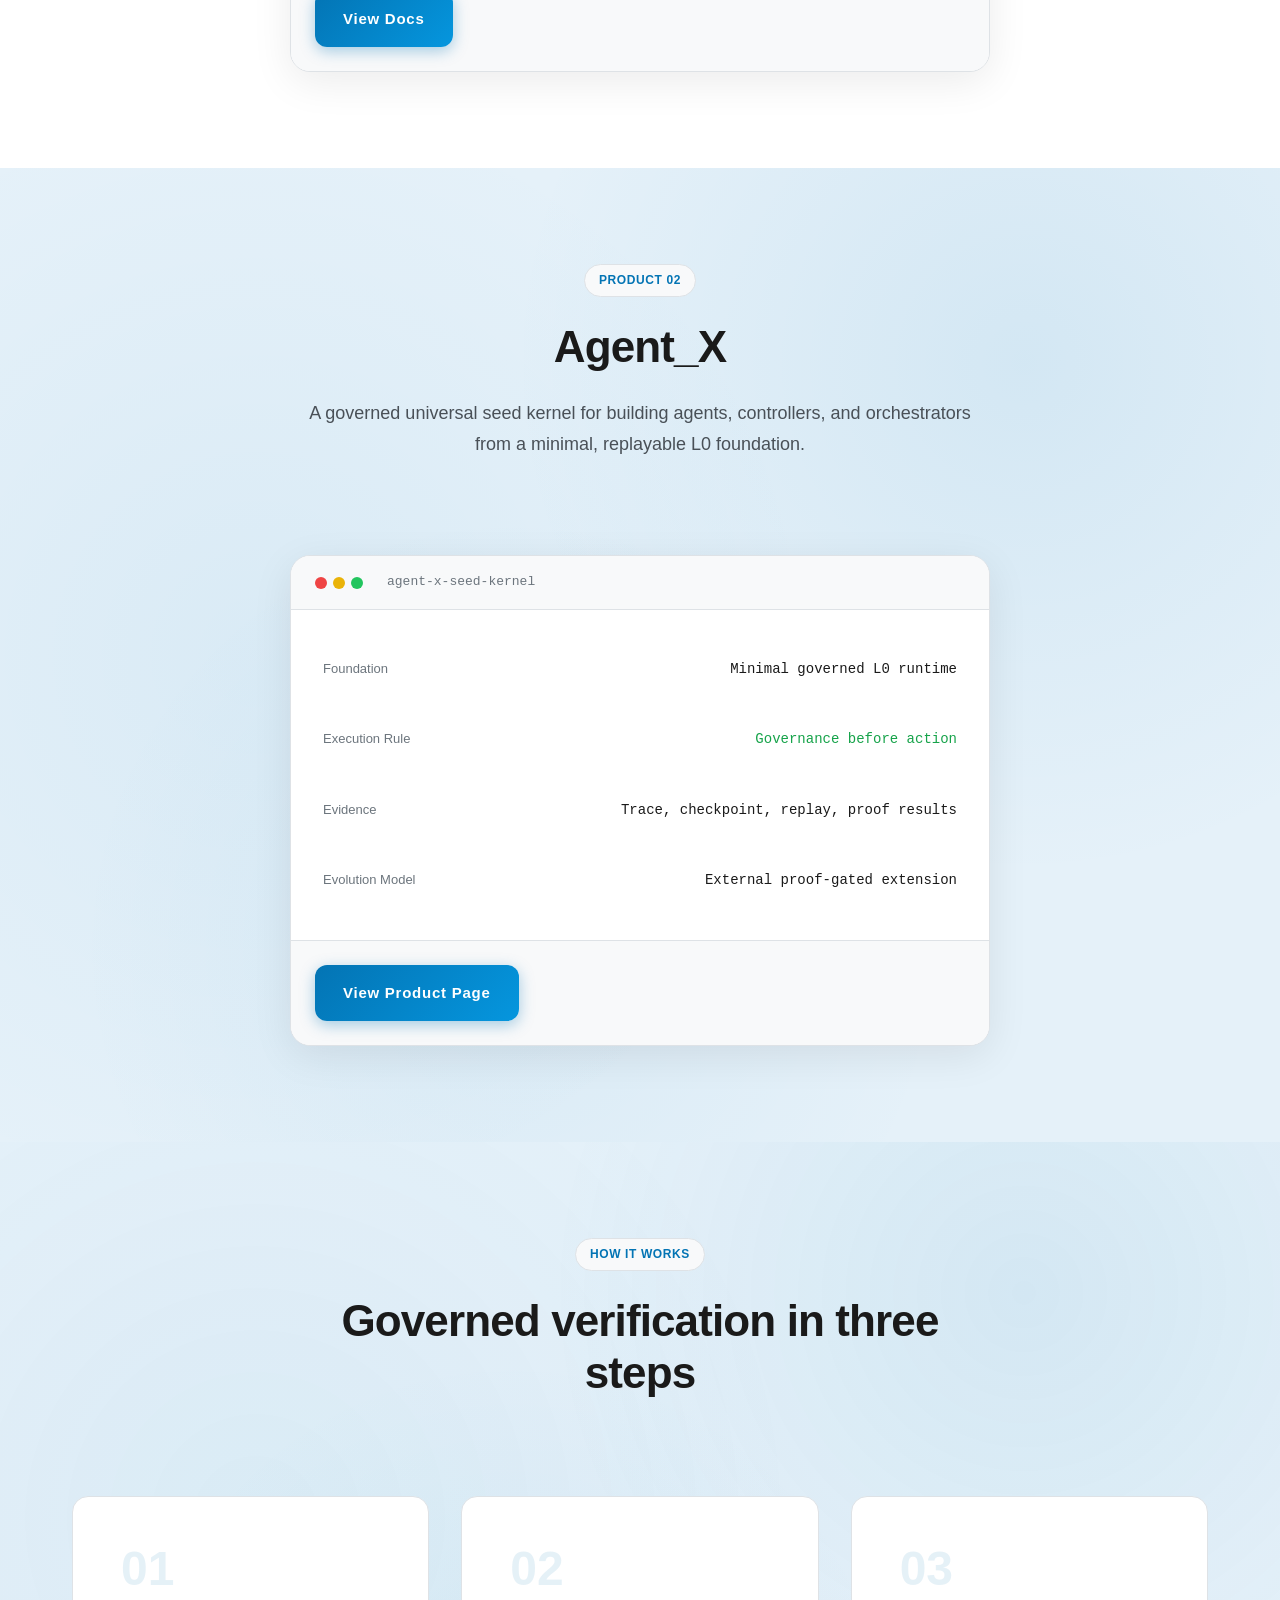
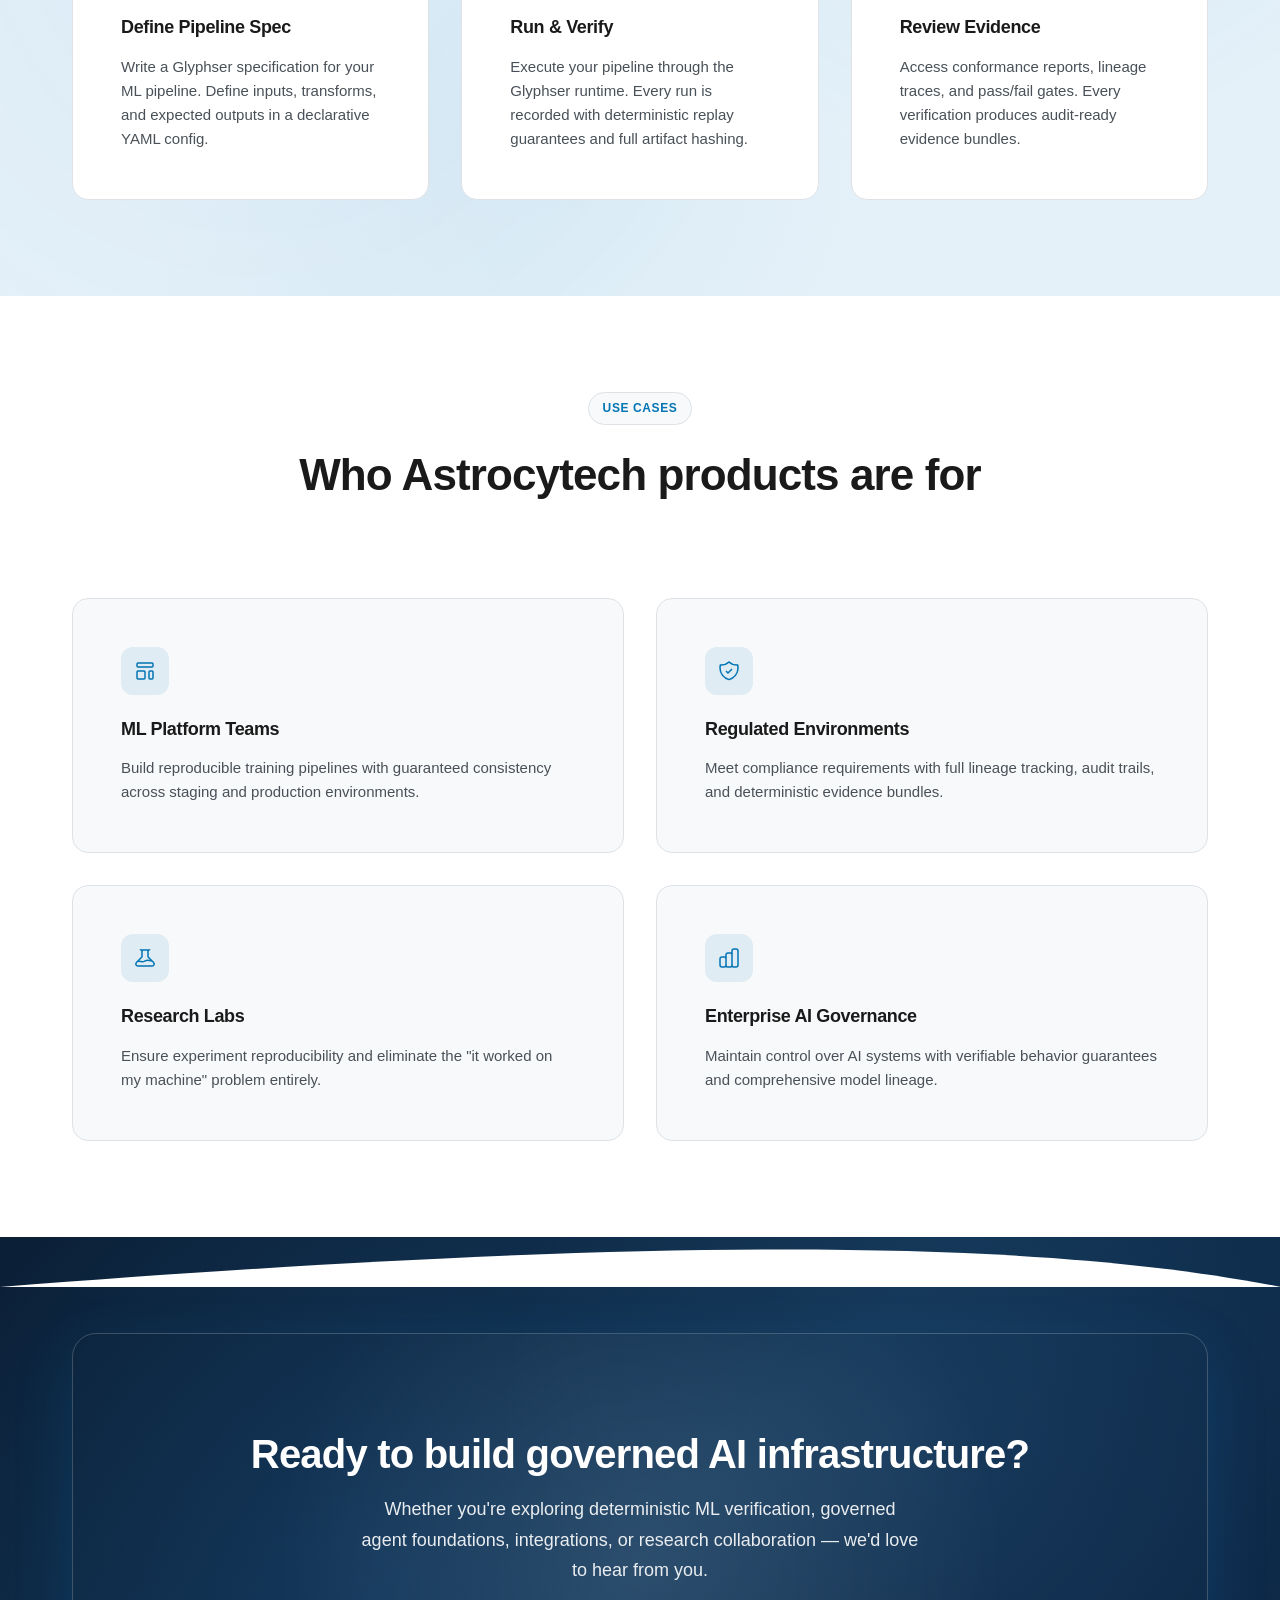
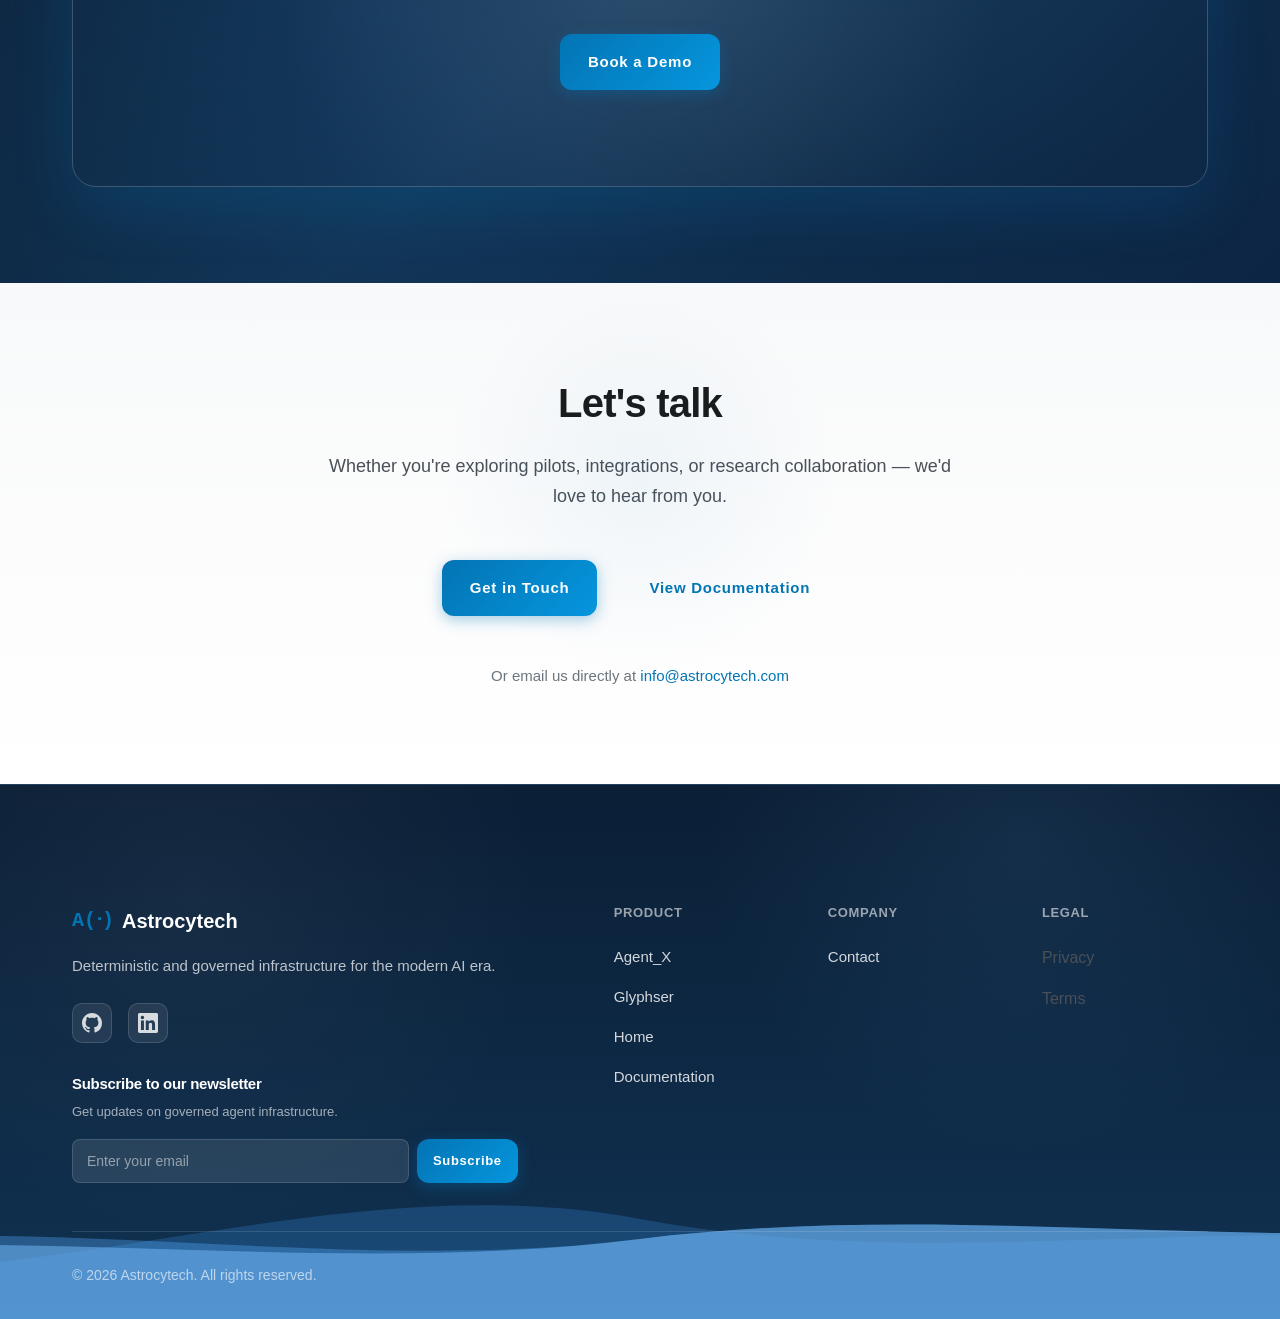
==== commit fcf3a2c4: "update" ====
--- a/index.html
+++ b/index.html
@@ -3,21 +3,21 @@
 <head>
   <meta charset="UTF-8">
   <meta name="viewport" content="width=device-width, initial-scale=1.0">
-  <title>Astrocytech - Deterministic Data Infrastructure</title>
-  <meta name="description" content="Astrocytech delivers verifiable data processing, reproducible pipelines, and operational clarity.">
+  <title>Astrocytech - Deterministic and Governed AI Infrastructure</title>
+  <meta name="description" content="Astrocytech builds deterministic and governed AI infrastructure, including Glyphser for reproducible ML verification and Agent_X for governed agent evolution.">
   <link rel="canonical" href="https://astrocytech.github.io/">
   
   <!-- Open Graph -->
   <meta property="og:type" content="website">
   <meta property="og:url" content="https://astrocytech.github.io/">
-  <meta property="og:title" content="Astrocytech - Deterministic Data Infrastructure">
-  <meta property="og:description" content="Astrocytech delivers verifiable data processing, reproducible pipelines, and operational clarity.">
+  <meta property="og:title" content="Astrocytech - Deterministic and Governed AI Infrastructure">
+  <meta property="og:description" content="Astrocytech builds deterministic and governed AI infrastructure, including Glyphser and Agent_X.">
   <meta property="og:image" content="https://astrocytech.github.io/files/home-hero@2x.webp">
   
   <!-- Twitter Card -->
   <meta name="twitter:card" content="summary_large_image">
-  <meta name="twitter:title" content="Astrocytech - Deterministic Data Infrastructure">
-  <meta name="twitter:description" content="Astrocytech delivers verifiable data processing, reproducible pipelines, and operational clarity.">
+  <meta name="twitter:title" content="Astrocytech - Deterministic and Governed AI Infrastructure">
+  <meta name="twitter:description" content="Astrocytech builds deterministic and governed AI infrastructure, including Glyphser and Agent_X.">
   
   <!-- Theme Color -->
   <meta name="theme-color" content="#0374b4">
@@ -30,7 +30,7 @@
     "name": "Astrocytech",
     "url": "https://astrocytech.github.io/",
     "logo": "https://astrocytech.github.io/files/favicon_io/favicon-32x32.png",
-    "description": "Astrocytech delivers verifiable data processing, reproducible pipelines, and operational clarity.",
+    "description": "Astrocytech builds deterministic and governed AI infrastructure, including Glyphser for reproducible ML verification and Agent_X for governed agent evolution.",
     "sameAs": [
       "https://twitter.com/astrocytech",
       "https://linkedin.com/company/astrocytech",
@@ -64,7 +64,7 @@
       {
         "@type": "Question",
         "name": "What is deterministic ML verification?",
-        "answer": "Deterministic ML verification ensures that machine learning models produce identical outputs for the same inputs every time, regardless of environment or execution context. This is achieved through bitwise reproducibility and conformance-first runtime guarantees."
+        "answer": "Governed ML verification ensures that machine learning models produce identical outputs for the same inputs every time, regardless of environment or execution context. This is achieved through bitwise reproducibility and conformance-first runtime guarantees."
       },
       {
         "@type": "Question",
@@ -80,6 +80,11 @@
         "@type": "Question",
         "name": "Is Glyphser open source?",
         "answer": "Yes, Glyphser is open source under the AGPL-3.0 license, allowing for free use, modification, and distribution."
+      },
+      {
+        "@type": "Question",
+        "name": "What is Agent_X?",
+        "answer": "Agent_X is Astrocytech's governed universal seed kernel: a minimal L0 foundation for building agents, controllers, and orchestrators with strict contracts, governance-before-action, traceability, replay, checkpointing, and evidence-producing proofs."
       }
     ]
   }
@@ -138,6 +143,69 @@
   <link rel="icon" type="image/png" sizes="16x16" href="files/favicon_io/favicon-16x16.png">
   <link rel="apple-touch-icon" sizes="180x180" href="files/favicon_io/apple-touch-icon.png">
   <link rel="manifest" href="files/favicon_io/site.webmanifest">
+
+  <style>
+    /* Homepage product-button fixes */
+    .hero-actions {
+      display: flex !important;
+      flex-wrap: nowrap !important;
+      align-items: center !important;
+      gap: 0.75rem !important;
+    }
+
+    .hero-actions .btn {
+      width: auto !important;
+      min-width: 0 !important;
+      white-space: nowrap !important;
+      text-align: center !important;
+      padding: 0.75rem 1.25rem !important;
+      font-size: 0.875rem !important;
+    }
+
+    .product-card-actions {
+      display: flex !important;
+      align-items: center !important;
+      justify-content: flex-start !important;
+      gap: 1rem !important;
+      background: transparent !important;
+      border: 0 !important;
+      box-shadow: none !important;
+      min-height: 0 !important;
+    }
+
+    .product-card-actions .btn {
+      display: inline-flex !important;
+      align-items: center !important;
+      justify-content: center !important;
+      width: auto !important;
+      min-width: 170px !important;
+      max-width: none !important;
+      white-space: nowrap !important;
+      text-align: center !important;
+    }
+
+    .feature-card {
+      display: flex;
+      flex-direction: column;
+    }
+
+    .product-card-actions {
+      margin-top: auto;
+      padding-top: 1rem;
+    }
+
+    @media (max-width: 640px) {
+      .hero-actions,
+      .product-card-actions {
+        align-items: stretch !important;
+      }
+
+      .hero-actions .btn,
+      .product-card-actions .btn {
+        width: 100% !important;
+      }
+    }
+  </style>
 </head>
 <body>
   <a href="#main-content" class="skip-link">Skip to main content</a>
@@ -149,9 +217,10 @@
         <span>Astrocytech</span>
       </a>
       <div class="nav-links">
-        <a href="#glyphser">Product</a>
-        <a href="#how-it-works">How It Works</a>
-        <a href="#use-cases">Use Cases</a>
+        <a href="#products">Products</a>
+        <a href="#glyphser">Glyphser</a>
+        <a href="#agent-x">Agent_X</a>
+        <a href="#how-it-works">How Glyphser Works</a>
         <a href="#contact">Contact</a>
       </div>
       <div class="nav-right">
@@ -167,9 +236,10 @@
 
   <!-- Mobile Menu -->
   <nav id="mobile-menu" class="mobile-menu" aria-label="Mobile navigation">
-    <a href="#glyphser">Product</a>
-    <a href="#how-it-works">How It Works</a>
-    <a href="#use-cases">Use Cases</a>
+    <a href="#products">Products</a>
+    <a href="#glyphser">Glyphser</a>
+    <a href="#agent-x">Agent_X</a>
+    <a href="#how-it-works">How Glyphser Works</a>
     <a href="#contact">Contact</a>
     <a href="#contact" class="btn btn-primary btn-full">Book a Demo</a>
   </nav>
@@ -183,39 +253,40 @@
     <div class="hero-content hero-split">
       <div class="hero-text">
         <h1 class="hero-title">
-          <span class="title-heavy">Deterministic verification</span><br>
-          <span class="title-light">for <span class="text-gradient">production ML systems</span></span>
+          <span class="title-heavy">Deterministic and governed</span><br>
+          <span class="title-light">infrastructure for <span class="text-gradient">production AI systems</span></span>
         </h1>
         <p class="hero-desc">
-          Verify, reproduce, and audit every ML pipeline. Glyphser delivers bitwise reproducibility with conformance-first runtime guarantees.
+          Verify ML pipelines with Glyphser and build governed agent foundations with Agent_X. Astrocytech focuses on reproducibility, traceability, and controlled AI system evolution.
         </p>
         <div class="hero-actions">
-          <a href="#contact" class="btn btn-primary">Book a Demo</a>
-          <a href="#glyphser" class="btn btn-ghost">View Product</a>
+          <a href="#products" class="btn btn-primary">Explore Products</a>
+          <a href="glyphser.html" class="btn btn-ghost">Glyphser</a>
+          <a href="agent_x.html" class="btn btn-ghost">Agent_X</a>
         </div>
       </div>
       <div class="hero-visual">
         <div class="product-card">
           <div class="product-header">
-            <span class="product-title">Glyphser Verification</span>
+            <span class="product-title">Astrocytech Products</span>
             <span class="product-status status-pass">PASS</span>
           </div>
           <div class="product-body">
             <div class="verification-item">
               <span class="verification-label">Pipeline</span>
-              <span class="verification-value">production-ml-v2</span>
+              <span class="verification-value">glyphser / agent_x</span>
             </div>
             <div class="verification-item">
-              <span class="verification-label">Deterministic</span>
+              <span class="verification-label">Governed</span>
               <span class="verification-value verified">✓ Verified</span>
             </div>
             <div class="verification-item">
-              <span class="verification-label">Evidence Hash</span>
-              <span class="verification-value hash">a7f3...8c2d</span>
+              <span class="verification-label">Evidence</span>
+              <span class="verification-value hash">trace + proof artifacts</span>
             </div>
             <div class="verification-item">
-              <span class="verification-label">Conformance</span>
-              <span class="verification-value verified">100%</span>
+              <span class="verification-label">Runtime Bounds</span>
+              <span class="verification-value verified">Contract-first</span>
             </div>
           </div>
         </div>
@@ -242,7 +313,7 @@
               <path d="M9 5H7a2 2 0 00-2 2v12a2 2 0 002 2h10a2 2 0 002-2V7a2 2 0 00-2-2h-2M9 5a2 2 0 002 2h2a2 2 0 002-2M9 5a2 2 0 012-2h2a2 2 0 012 2m-6 9l2 2 4-4"/>
             </svg>
           </div>
-          <h3>Conformance Reports</h3>
+          <h3>Runtime Bounds Reports</h3>
           <p>Every pipeline run generates a full conformance report with artifact hashes, input signatures, and verification status.</p>
         </div>
         <div class="proof-card">
@@ -253,6 +324,46 @@
           </div>
           <h3>Framework Support</h3>
           <p>Native deterministic verification for PyTorch, TensorFlow, JAX, and Java bridge environments. One spec, any stack.</p>
+        </div>
+      </div>
+    </div>
+  </section>
+
+
+  <!-- Products Overview Section -->
+  <section id="products" class="features section-alt">
+    <div class="section-inner">
+      <div class="section-header">
+        <span class="section-tag">Products</span>
+        <h2 class="section-title">Two infrastructure products, one governance-first direction</h2>
+        <p class="section-desc">
+          Astrocytech now includes both Glyphser and Agent_X. Glyphser focuses on deterministic ML verification, while Agent_X provides a governed seed kernel for safe agent evolution.
+        </p>
+      </div>
+      <div class="features-grid" style="grid-template-columns: repeat(2, minmax(0, 1fr)); max-width: 980px; margin: 0 auto;">
+        <div class="feature-card">
+          <div class="feature-icon">
+            <svg viewBox="0 0 24 24" fill="none" stroke="currentColor" stroke-width="1.5">
+              <path d="M9 12l2 2 4-4m5.618-4.016A11.955 11.955 0 0112 2.944a11.955 11.955 0 01-8.618 3.04A12.02 12.02 0 003 9c0 5.591 3.824 10.29 9 11.622 5.176-1.332 9-6.03 9-11.622 0-1.042-.133-2.052-.382-3.016z"/>
+            </svg>
+          </div>
+          <h3>Glyphser</h3>
+          <p>Deterministic, verifiable ML execution with conformance reports, reproducible runs, artifact hashes, and audit-ready evidence bundles.</p>
+          <div class="product-card-actions">
+            <a href="glyphser.html" class="btn btn-primary">View Glyphser</a>
+          </div>
+        </div>
+        <div class="feature-card" id="agent-x">
+          <div class="feature-icon">
+            <svg viewBox="0 0 24 24" fill="none" stroke="currentColor" stroke-width="1.5">
+              <path d="M13 10V3L4 14h7v7l9-11h-7z"/>
+            </svg>
+          </div>
+          <h3>Agent_X</h3>
+          <p>A governed universal seed kernel for agent evolution: stable entrypoint, strict contracts, governance-before-action, traceability, replay, checkpointing, and proof-driven extension.</p>
+          <div class="product-card-actions">
+            <a href="agent_x.html" class="btn btn-primary">View Agent_X</a>
+          </div>
         </div>
       </div>
     </div>
@@ -262,10 +373,10 @@
   <section id="glyphser" class="glyphser">
     <div class="section-inner">
       <div class="section-header">
-        <span class="section-tag">Open Source</span>
+        <span class="section-tag">Product 01</span>
         <h2 class="section-title">Glyphser</h2>
         <p class="section-desc">
-          Deterministic, verifiable ML execution. Our conformance-first runtime 
+          Governed, verifiable ML execution. Our conformance-first runtime 
           specification and tooling stack for reproducible, audit-ready machine learning.
         </p>
       </div>
@@ -293,12 +404,55 @@
     </div>
   </section>
 
+
+  <!-- Agent_X Section -->
+  <section class="glyphser section-alt">
+    <div class="section-inner">
+      <div class="section-header">
+        <span class="section-tag">Product 02</span>
+        <h2 class="section-title">Agent_X</h2>
+        <p class="section-desc">
+          A governed universal seed kernel for building agents, controllers, and orchestrators from a minimal, replayable L0 foundation.
+        </p>
+      </div>
+      <div class="glyphser-card">
+        <div class="code-header">
+          <div class="code-dots">
+            <span></span><span></span><span></span>
+          </div>
+          <span class="code-title">agent-x-seed-kernel</span>
+        </div>
+        <div class="product-body" style="padding:2rem;">
+          <div class="verification-item">
+            <span class="verification-label">Foundation</span>
+            <span class="verification-value">Minimal governed L0 runtime</span>
+          </div>
+          <div class="verification-item">
+            <span class="verification-label">Execution Rule</span>
+            <span class="verification-value verified">Governance before action</span>
+          </div>
+          <div class="verification-item">
+            <span class="verification-label">Evidence</span>
+            <span class="verification-value">Trace, checkpoint, replay, proof results</span>
+          </div>
+          <div class="verification-item">
+            <span class="verification-label">Evolution Model</span>
+            <span class="verification-value">External proof-gated extension</span>
+          </div>
+        </div>
+        <div class="glyphser-actions">
+          <a href="agent_x.html" class="btn btn-primary">View Product Page</a>
+        </div>
+      </div>
+    </div>
+  </section>
+
   <!-- How It Works Section -->
   <section id="how-it-works" class="how-it-works section-alt">
     <div class="section-inner">
       <div class="section-header">
         <span class="section-tag">How It Works</span>
-        <h2 class="section-title">Deterministic verification in three steps</h2>
+        <h2 class="section-title">Governed verification in three steps</h2>
       </div>
       <div class="steps-grid">
         <div class="step-card">
@@ -325,7 +479,7 @@
     <div class="section-inner">
       <div class="section-header">
         <span class="section-tag">Use Cases</span>
-        <h2 class="section-title">Who Glyphser is for</h2>
+        <h2 class="section-title">Who Astrocytech products are for</h2>
       </div>
       <div class="use-cases-grid">
         <div class="use-case-card">
@@ -378,8 +532,8 @@
     <div class="section-inner">
       <div class="cta-card">
         <div class="cta-content">
-          <h2>Ready to verify deterministically?</h2>
-          <p>Whether you're exploring pilots, integrations, or research collaboration — we'd love to hear from you.</p>
+          <h2>Ready to build governed AI infrastructure?</h2>
+          <p>Whether you're exploring deterministic ML verification, governed agent foundations, integrations, or research collaboration — we'd love to hear from you.</p>
         </div>
         <div class="cta-actions">
           <a href="#contact" class="btn btn-primary">Book a Demo</a>
@@ -407,81 +561,87 @@
   </section>
 
   <!-- Footer -->
-  <footer class="footer">
-    <div class="footer-wave-wrap">
-      <div class="footer-wave-layer footer-wave-back">
-        <svg viewBox="0 0 1440 220" preserveAspectRatio="none">
-          <path d="M0,160 C240,220 480,60 720,120 C960,180 1200,100 1440,160 L1440,220 L0,220 Z"></path>
-        </svg>
-      </div>
-      <div class="footer-wave-layer footer-wave-mid">
-        <svg viewBox="0 0 1440 220" preserveAspectRatio="none">
-          <path d="M0,160 C240,100 480,180 720,140 C960,100 1200,160 1440,120 L1440,220 L0,220 Z"></path>
-        </svg>
-      </div>
-      <div class="footer-wave-layer footer-wave-front">
-        <svg viewBox="0 0 1440 220" preserveAspectRatio="none">
-          <path d="M0,160 C240,120 480,180 720,140 C960,100 1200,160 1440,120 L1440,220 L0,220 Z"></path>
-        </svg>
-      </div>
-    </div>
-    <div class="footer-inner">
-      <div class="footer-grid">
-        <div class="footer-brand">
-      <a href="index.html" class="nav-logo" style="pointer-events:auto !important; z-index:9999 !important; position:relative !important;">
-            <span class="logo-text">A(⋅)</span>
-            <span>Astrocytech</span>
-          </a>
-          <p>Deterministic data infrastructure for the modern era.</p>
-          <div class="footer-social">
-            <a href="https://twitter.com/astrocytech" aria-label="Twitter">
-              <svg width="20" height="20" viewBox="0 0 24 24" fill="currentColor">
-                <path d="M18.244 2.25h3.308l-7.227 8.26 8.502 11.24H16.17l-5.214-6.817L4.99 21.75H1.68l7.73-8.835L1.254 2.25H8.08l4.713 6.231zm-1.161 17.52h1.833L7.084 4.126H5.117z"/>
-              </svg>
-            </a>
-            <a href="https://linkedin.com/company/astrocytech" aria-label="LinkedIn">
-              <svg width="20" height="20" viewBox="0 0 24 24" fill="currentColor">
-                <path d="M20.447 20.452h-3.554v-5.569c0-1.328-.027-3.037-1.852-3.037-1.853 0-2.136 1.445-2.136 2.939v5.667H9.351V9h3.414v1.561h.046c.477-.9 1.637-1.85 3.37-1.85 3.601 0 4.267 2.37 4.267 5.455v6.286zM5.337 7.433c-1.144 0-2.063-.926-2.063-2.065 0-1.138.92-2.063 2.063-2.063 1.14 0 2.064.925 2.064 2.063 0 1.139-.925 2.065-2.064 2.065zm1.782 13.019H3.555V9h3.564v11.452zM22.225 0H1.771C.792 0 0 .774 0 1.729v20.542C0 23.227.792 24 1.771 24h20.451C23.2 24 24 23.227 24 22.271V1.729C24 .774 23.2 0 22.222 0h.003z"/>
-              </svg>
-            </a>
-          </div>
-          <div class="newsletter">
-            <h4>Subscribe to our newsletter</h4>
-            <p>Get the latest updates on deterministic ML.</p>
-            <form class="newsletter-form" onsubmit="event.preventDefault(); this.querySelector('button').textContent='Subscribed!'; this.querySelector('input').value='';">
-              <label for="newsletter-email" class="visually-hidden">Email address</label>
-              <input type="email" id="newsletter-email" placeholder="Enter your email" required>
-              <button type="submit" class="btn btn-primary">Subscribe</button>
-            </form>
-          </div>
-        </div>
-        <div class="footer-links">
-          <div class="footer-col">
-            <h4>Product</h4>
-            <a href="#glyphser">Glyphser</a>
-            <a href="glyphser.html">Documentation</a>
-          </div>
-          <div class="footer-col">
-            <h4>Company</h4>
-            <a href="#contact">Contact</a>
-          </div>
-          <div class="footer-col">
-            <h4>Legal</h4>
-            <span>Privacy</span>
-            <span>Terms</span>
-          </div>
-        </div>
-      </div>
-      <div class="footer-bottom">
-        <p>&copy; 2026 Astrocytech. All rights reserved.</p>
-      </div>
-    </div>
-  </footer>
+<footer class="footer">
+<div class="footer-wave-wrap">
+<div class="footer-wave-layer footer-wave-back">
+<svg preserveaspectratio="none" viewbox="0 0 1440 220">
+<path d="M0,160 C240,220 480,60 720,120 C960,180 1200,100 1440,160 L1440,220 L0,220 Z"></path>
+</svg>
+</div>
+<div class="footer-wave-layer footer-wave-mid">
+<svg preserveaspectratio="none" viewbox="0 0 1440 220">
+<path d="M0,160 C240,100 480,180 720,140 C960,100 1200,160 1440,120 L1440,220 L0,220 Z"></path>
+</svg>
+</div>
+<div class="footer-wave-layer footer-wave-front">
+<svg preserveaspectratio="none" viewbox="0 0 1440 220">
+<path d="M0,160 C240,120 480,180 720,140 C960,100 1200,160 1440,120 L1440,220 L0,220 Z"></path>
+</svg>
+</div>
+</div>
+<div class="footer-inner">
+<div class="footer-grid">
+<div class="footer-brand">
+<a class="nav-logo" href="index.html" style="pointer-events:auto !important; z-index:9999 !important; position:relative !important;">
+<span class="logo-text">A(⋅)</span>
+<span>Astrocytech</span>
+</a>
+<p>Deterministic and governed infrastructure for the modern AI era.</p>
+<div class="footer-social">
+<a aria-label="GitHub" href="https://github.com/Astrocytech" rel="noopener noreferrer" target="_blank">
+<svg fill="currentColor" height="20" viewbox="0 0 24 24" width="20">
+<path d="M12 0C5.37 0 0 5.37 0 12c0 5.31 3.435 9.795 8.205 11.385.6.105.825-.255.825-.57 0-.285-.015-1.23-.015-2.235-3.015.555-3.795-.735-4.035-1.41-.135-.345-.72-1.41-1.23-1.695-.42-.225-1.02-.78-.015-.795.945-.015 1.62.87 1.845 1.23 1.08 1.815 2.805 1.305 3.495.99.105-.78.42-1.305.765-1.605-2.67-.3-5.46-1.335-5.46-5.925 0-1.305.465-2.385 1.23-3.225-.12-.3-.54-1.53.12-3.18 0 0 1.005-.315 3.3 1.23.96-.27 1.98-.405 3-.405s2.04.135 3 .405c2.295-1.56 3.3-1.23 3.3-1.23.66 1.65.24 2.88.12 3.18.765.84 1.23 1.905 1.23 3.225 0 4.605-2.805 5.625-5.475 5.925.435.375.81 1.095.81 2.22 0 1.605-.015 2.895-.015 3.3 0 .315.225.69.825.57A12.02 12.02 0 0024 12c0-6.63-5.37-12-12-12z"></path>
+</svg>
+</a>
+<a aria-label="LinkedIn" href="https://linkedin.com/company/astrocytech">
+<svg fill="currentColor" height="20" viewbox="0 0 24 24" width="20">
+<path d="M20.447 20.452h-3.554v-5.569c0-1.328-.027-3.037-1.852-3.037-1.853 0-2.136 1.445-2.136 2.939v5.667H9.351V9h3.414v1.561h.046c.477-.9 1.637-1.85 3.37-1.85 3.601 0 4.267 2.37 4.267 5.455v6.286zM5.337 7.433c-1.144 0-2.063-.926-2.063-2.065 0-1.138.92-2.063 2.063-2.063 1.14 0 2.064.925 2.064 2.063 0 1.139-.925 2.065-2.064 2.065zm1.782 13.019H3.555V9h3.564v11.452zM22.225 0H1.771C.792 0 0 .774 0 1.729v20.542C0 23.227.792 24 1.771 24h20.451C23.2 24 24 23.227 24 22.271V1.729C24 .774 23.2 0 22.222 0h.003z"></path>
+</svg>
+</a>
+</div>
+<div class="newsletter">
+<h4>Subscribe to our newsletter</h4>
+<p>Get updates on governed agent infrastructure.</p>
+<form class="newsletter-form" onsubmit="event.preventDefault(); this.querySelector('button').textContent='Subscribed!'; this.querySelector('input').value='';">
+<label class="visually-hidden" for="newsletter-email-index">Email address</label>
+<input id="newsletter-email-index" placeholder="Enter your email" required="" type="email"/>
+<button class="btn btn-primary" type="submit">Subscribe</button>
+</form>
+</div>
+</div>
+<div class="footer-links">
+<div class="footer-col">
+<h4>Product</h4>
+<a href="agent_x.html">Agent_X</a>
+<a href="glyphser.html">Glyphser</a>
+<a href="index.html">Home</a>
+<a href="https://github.com/Astrocytech/Agent_X" rel="noopener noreferrer" target="_blank">Documentation</a>
+</div>
+<div class="footer-col">
+<h4>Company</h4>
+<a href="#contact">Contact</a>
+</div>
+<div class="footer-col">
+<h4>Legal</h4>
+<span>Privacy</span>
+<span>Terms</span>
+</div>
+</div>
+</div>
+<div class="footer-bottom">
+<p>© 2026 Astrocytech. All rights reserved.</p>
+</div>
+</div>
+</footer>
 
   <div id="image-modal" class="image-modal" hidden>
     <div class="image-modal__backdrop" data-close></div>
     <div class="image-modal__content" role="dialog" aria-modal="true" aria-label="Image preview">
-      <button type="button" class="image-modal__close" aria-label="Close image preview">&times;</button>
+      <button type="button" class="image-modal__close" aria-label="Close image preview">
+        <svg viewBox="0 0 24 24" aria-hidden="true">
+          <path d="M6 6l12 12M18 6L6 18" fill="none" stroke="currentColor" stroke-width="2" stroke-linecap="round"/>
+        </svg>
+      </button>
       <img class="image-modal__img" alt="">
     </div>
   </div>
--- a/files/astrocytech.css
+++ b/files/astrocytech.css
@@ -574,6 +574,30 @@
   align-items: center;
 }
 
+.hero-cta-float {
+  position: relative;
+  display: inline-flex;
+  align-items: center;
+}
+
+.hero-os-tag {
+  position: absolute;
+  top: calc(100% + 0.35rem);
+  left: 50%;
+  transform: translateX(-50%);
+  white-space: nowrap;
+  pointer-events: none;
+  font-size: 0.6rem;
+  font-weight: 600;
+  letter-spacing: 0.04em;
+  text-transform: uppercase;
+  padding: 0;
+  border: 0;
+  background: transparent;
+  color: rgba(15, 23, 42, 0.42);
+  opacity: 0.9;
+}
+
 /* Sub-header letter spacing for engineered look */
 .section-tag,
 .hero-badge,
@@ -660,17 +684,27 @@
 
 .image-modal__close {
   position: absolute;
-  top: 0.75rem;
-  right: 0.75rem;
-  width: 44px;
-  height: 44px;
+  top: 0.6rem;
+  right: 0.6rem;
+  width: 40px;
+  height: 40px;
   border-radius: 999px;
+  display: flex;
+  align-items: center;
+  justify-content: center;
+  padding: 0;
   border: 1px solid rgba(255, 255, 255, 0.22);
   background: rgba(2, 6, 23, 0.55);
   color: white;
-  font-size: 1.5rem;
-  line-height: 1;
+  font-size: 0;
+  line-height: 0;
   cursor: pointer;
+}
+
+.image-modal__close svg {
+  width: 20px;
+  height: 20px;
+  display: block;
 }
 
 .image-modal__close:hover {
@@ -1860,10 +1894,28 @@
 }
 
 .install-grid {
-  grid-template-columns: repeat(3, minmax(0, 340px));
-  justify-content: center;
-  max-width: 1100px;
+  grid-template-columns: 1fr;
+  max-width: 920px;
   margin: 0 auto;
+}
+
+.install-grid .feature-card pre {
+  white-space: pre;
+}
+
+.install-grid .feature-card {
+  padding: var(--space-md);
+}
+
+.install-grid .feature-card h3 {
+  margin-bottom: var(--space-xs);
+  font-size: 1.0625rem;
+}
+
+.install-grid .feature-card pre {
+  padding: 0.625rem 0.75rem;
+  font-size: 0.78125rem;
+  line-height: 1.5;
 }
 
 .feature-card {
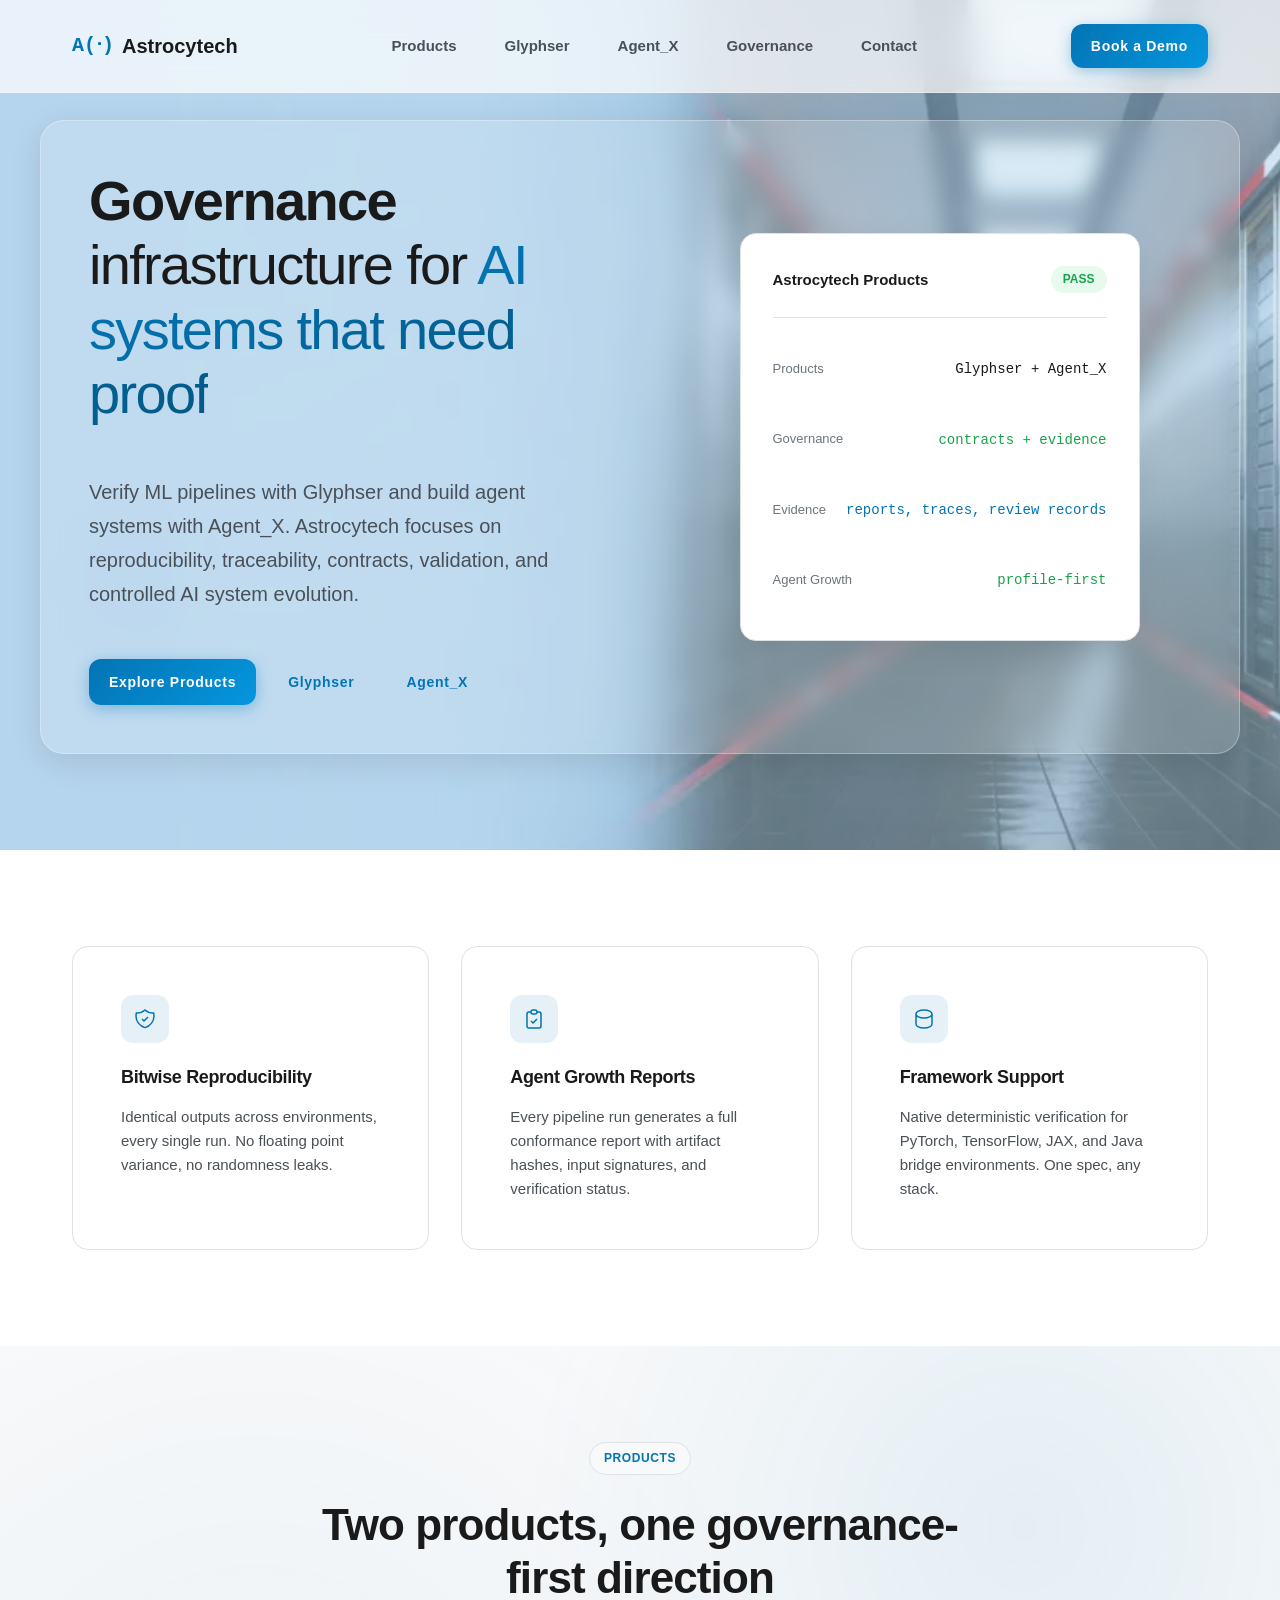
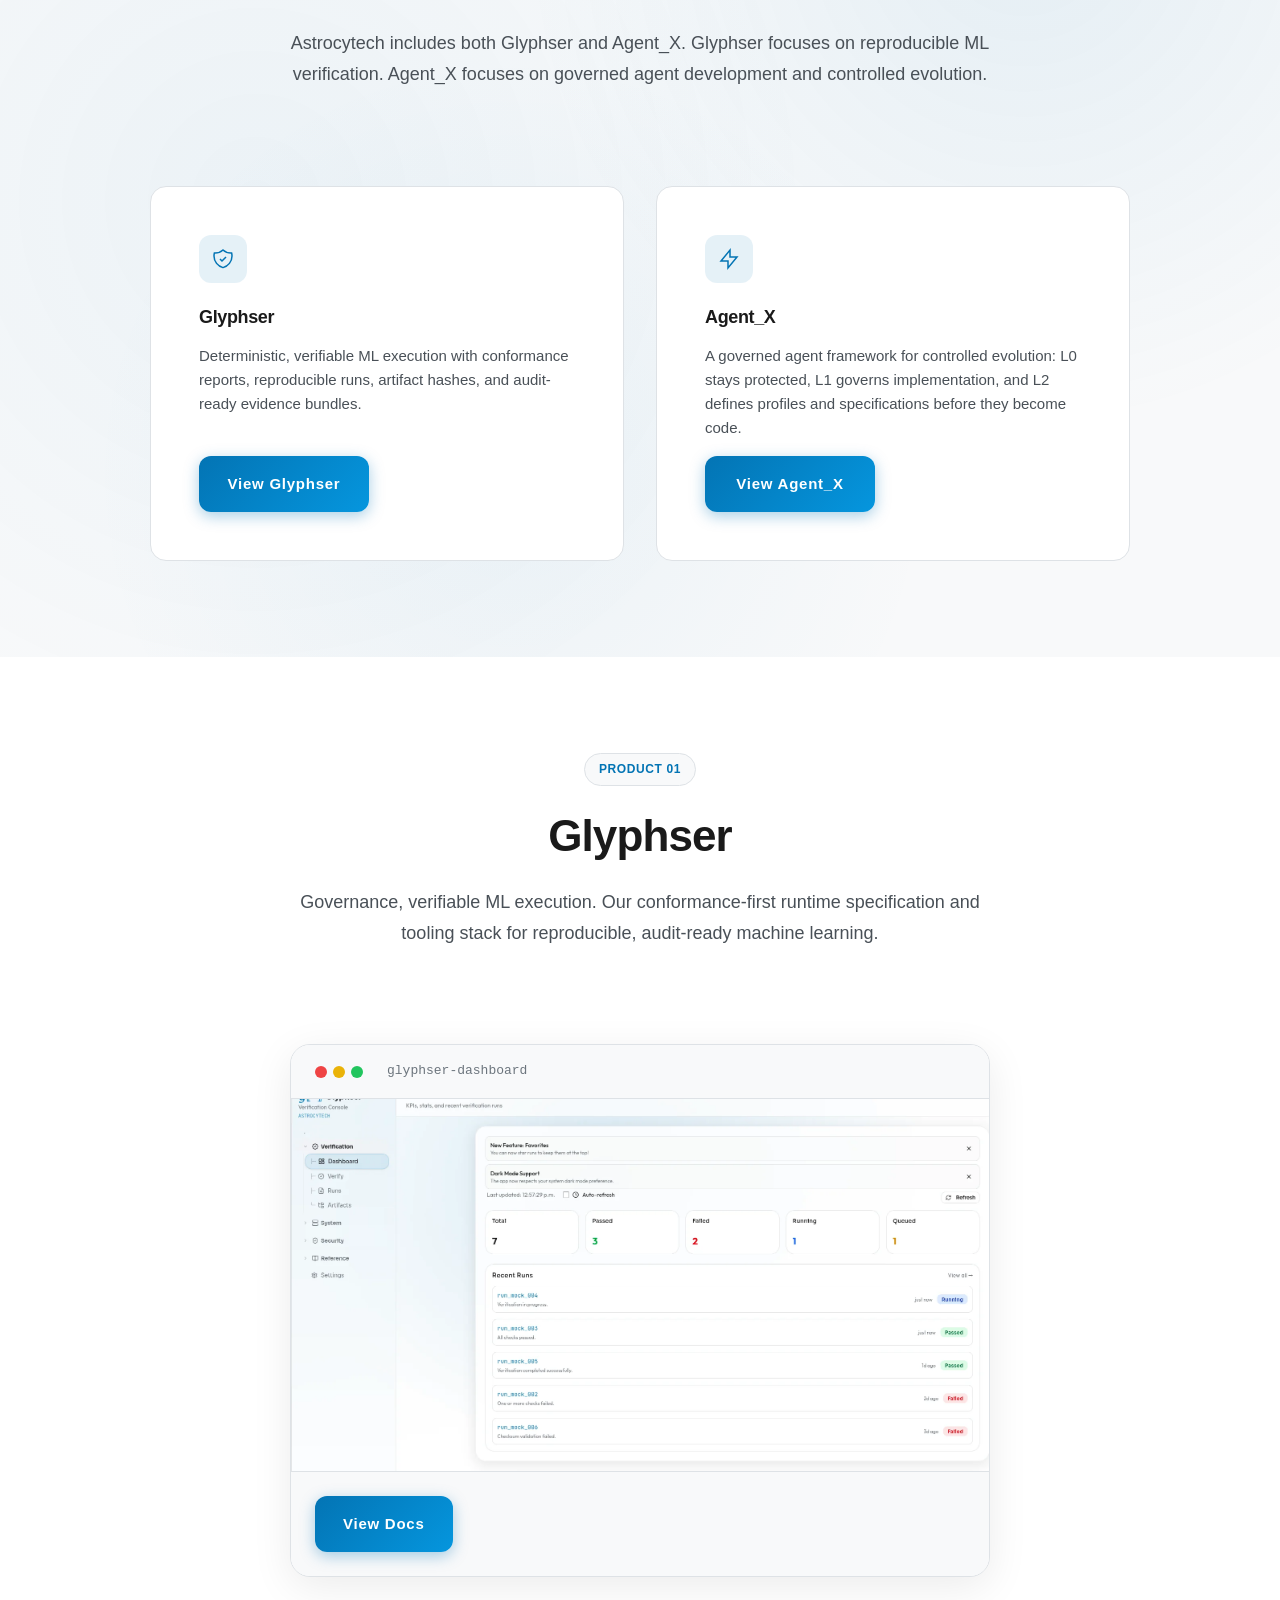
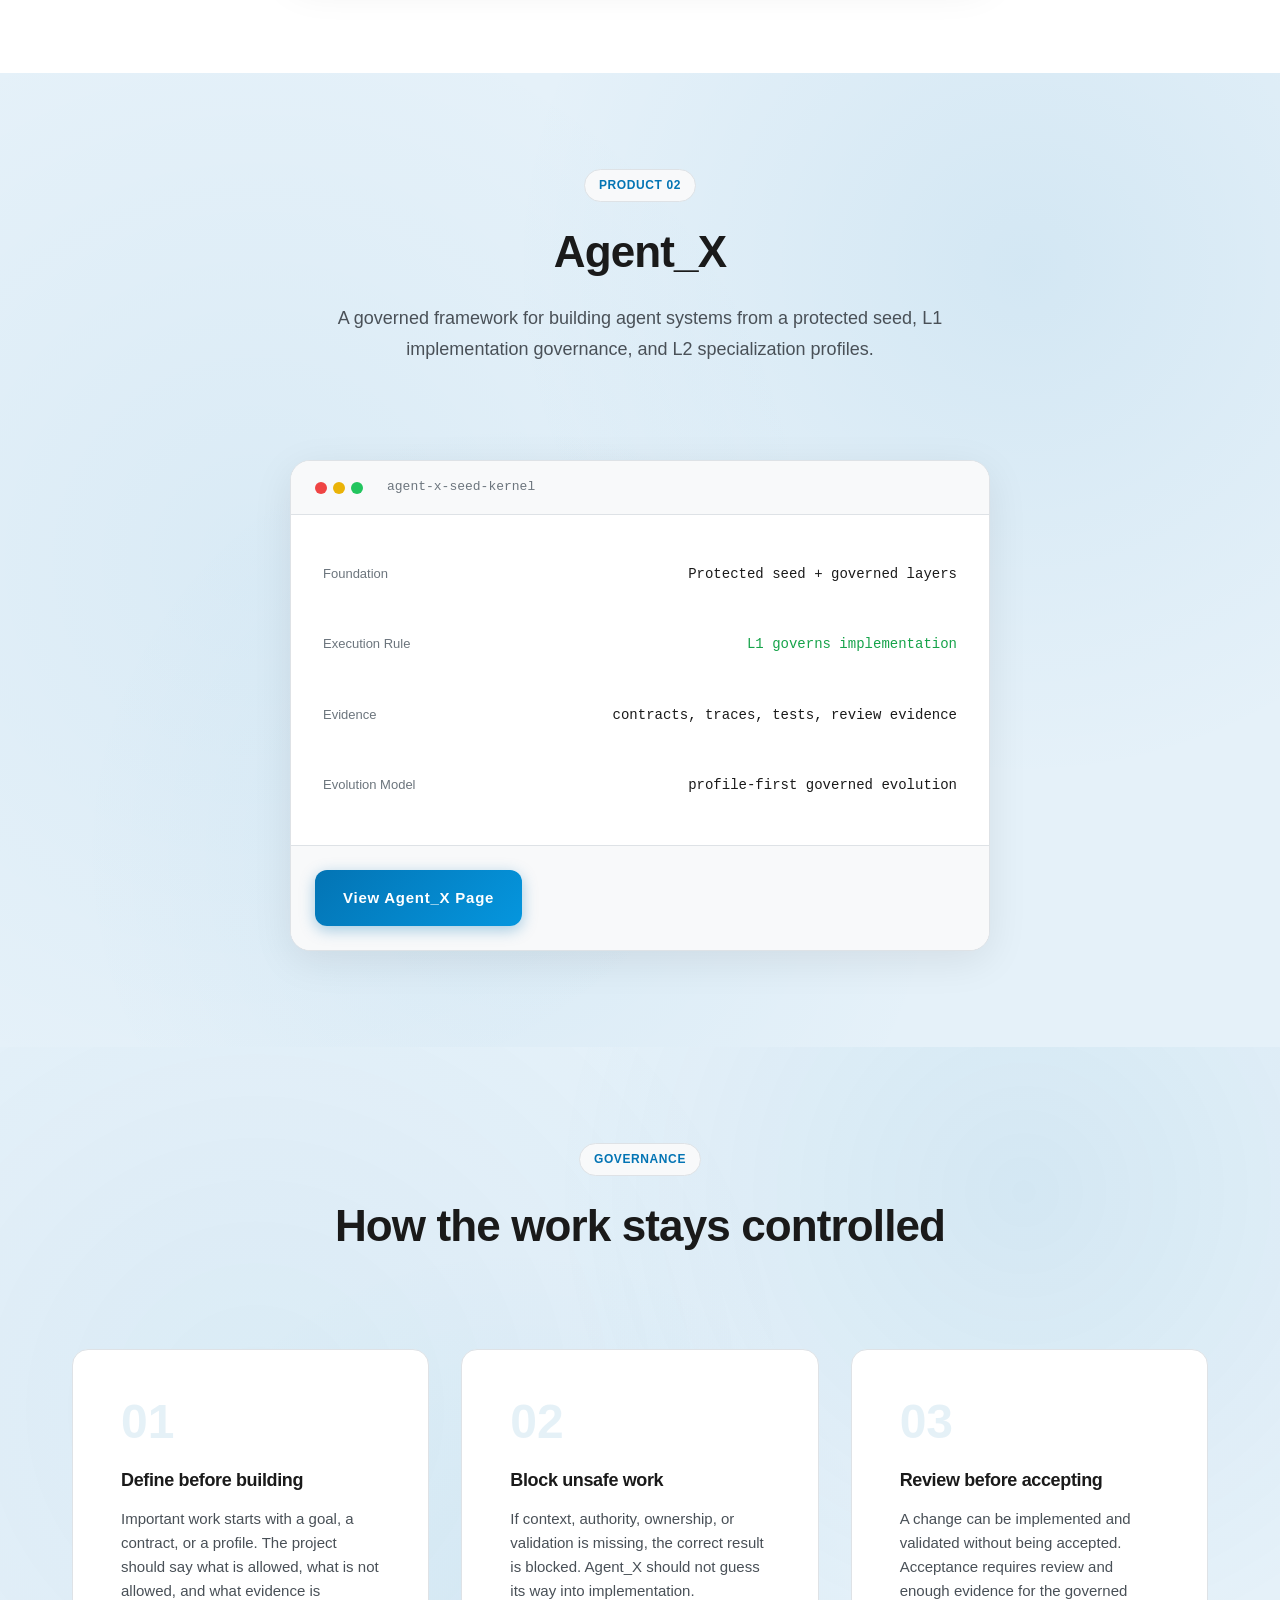
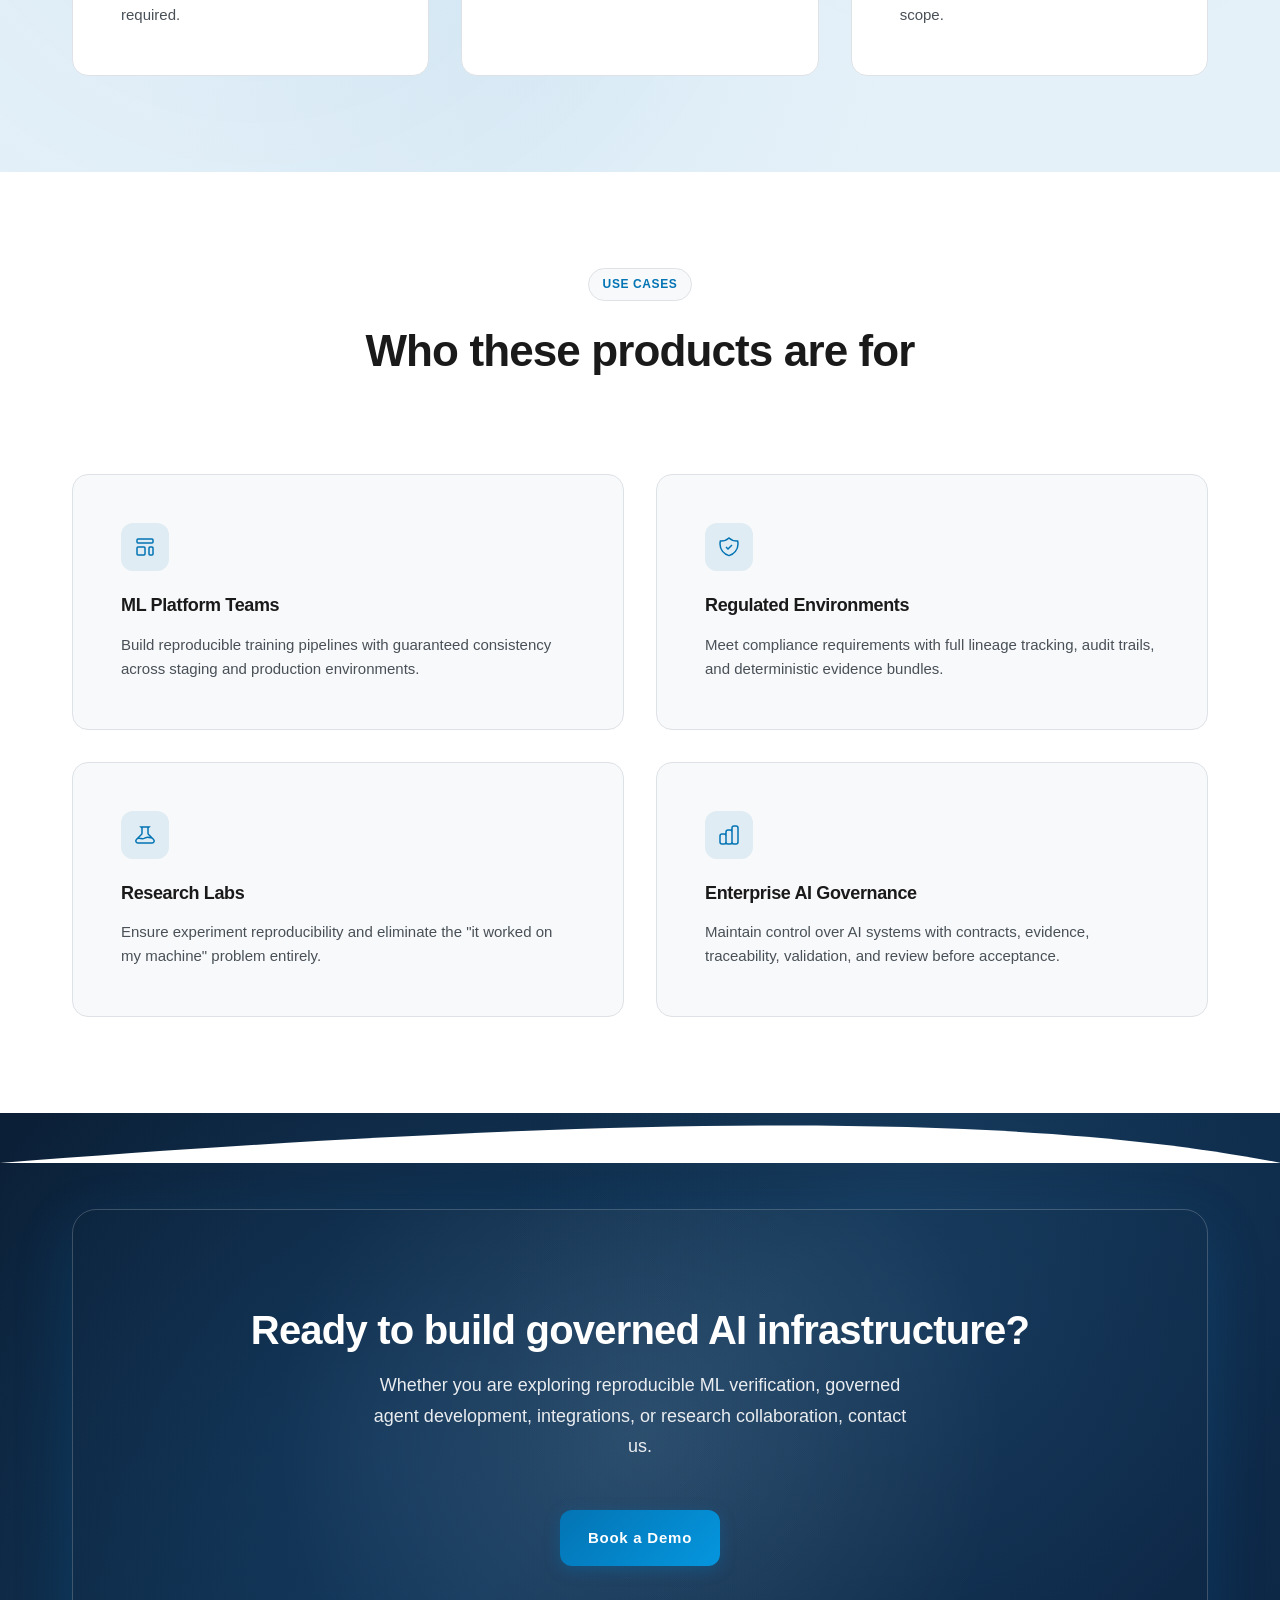
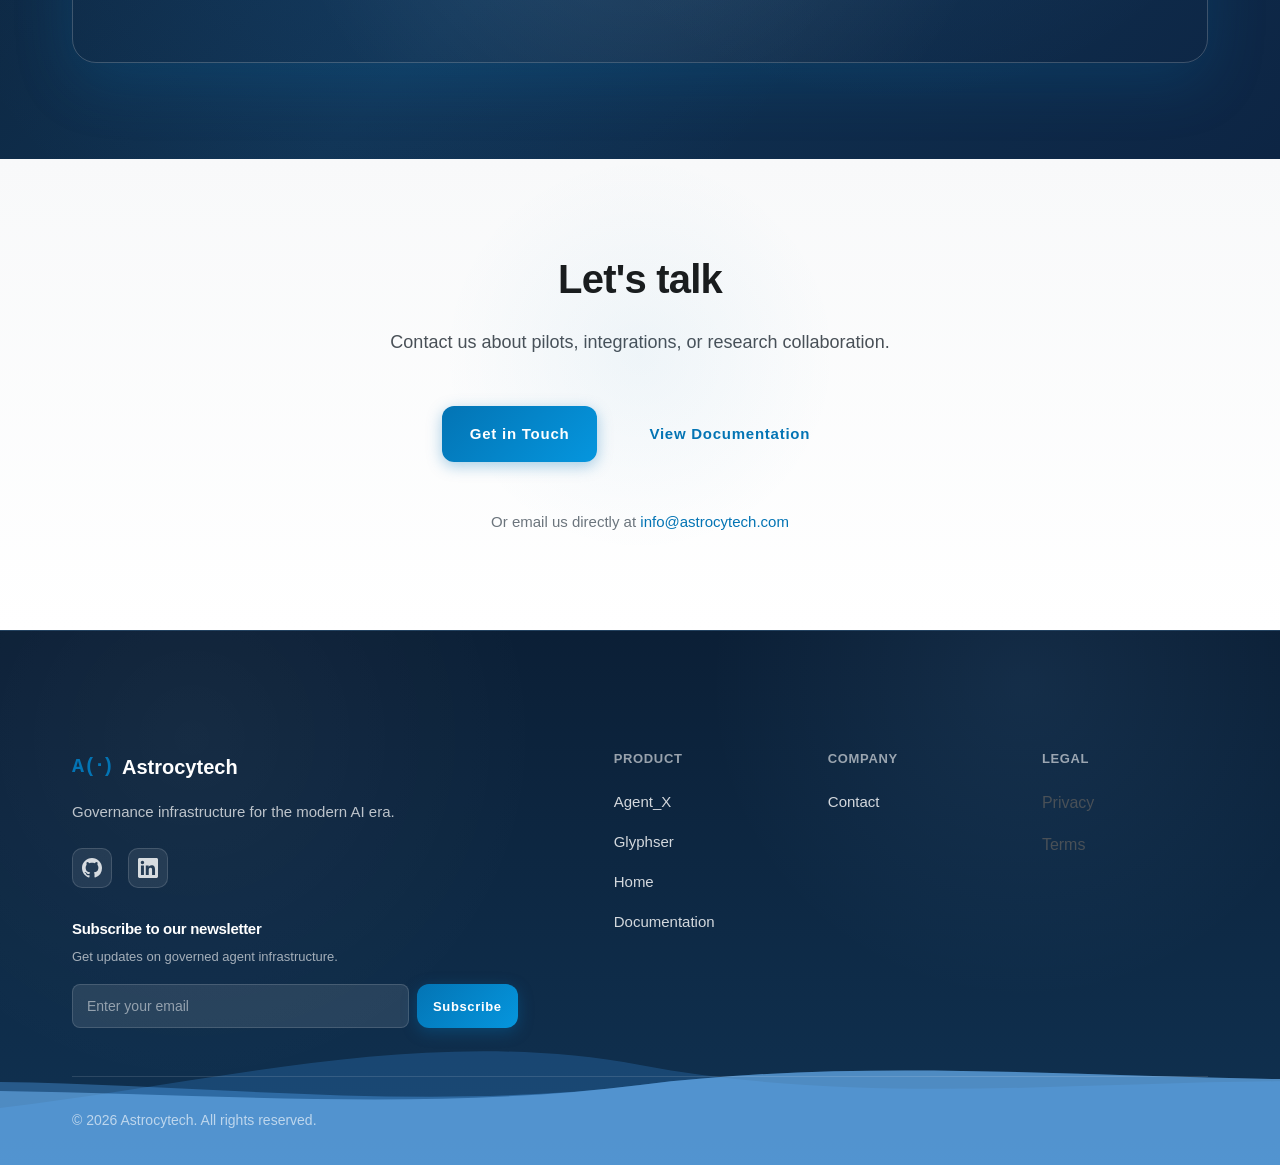
==== commit 66dee2c3: "agent_x update" ====
--- a/index.html
+++ b/index.html
@@ -1,36 +1,33 @@
 <!DOCTYPE html>
+
 <html lang="en">
 <head>
-  <meta charset="UTF-8">
-  <meta name="viewport" content="width=device-width, initial-scale=1.0">
-  <title>Astrocytech - Deterministic and Governed AI Infrastructure</title>
-  <meta name="description" content="Astrocytech builds deterministic and governed AI infrastructure, including Glyphser for reproducible ML verification and Agent_X for governed agent evolution.">
-  <link rel="canonical" href="https://astrocytech.github.io/">
-  
-  <!-- Open Graph -->
-  <meta property="og:type" content="website">
-  <meta property="og:url" content="https://astrocytech.github.io/">
-  <meta property="og:title" content="Astrocytech - Deterministic and Governed AI Infrastructure">
-  <meta property="og:description" content="Astrocytech builds deterministic and governed AI infrastructure, including Glyphser and Agent_X.">
-  <meta property="og:image" content="https://astrocytech.github.io/files/home-hero@2x.webp">
-  
-  <!-- Twitter Card -->
-  <meta name="twitter:card" content="summary_large_image">
-  <meta name="twitter:title" content="Astrocytech - Deterministic and Governed AI Infrastructure">
-  <meta name="twitter:description" content="Astrocytech builds deterministic and governed AI infrastructure, including Glyphser and Agent_X.">
-  
-  <!-- Theme Color -->
-  <meta name="theme-color" content="#0374b4">
-  
-  <!-- Structured Data -->
-  <script type="application/ld+json">
+<meta charset="utf-8"/>
+<meta content="width=device-width, initial-scale=1.0" name="viewport"/>
+<title>Astrocytech - Governance AI Infrastructure</title>
+<meta content="Astrocytech builds governed AI infrastructure, including Glyphser for reproducible ML verification and Agent_X for controlled agent development and evolution." name="description"/>
+<link href="https://astrocytech.github.io/" rel="canonical"/>
+<!-- Open Graph -->
+<meta content="website" property="og:type"/>
+<meta content="https://astrocytech.github.io/" property="og:url"/>
+<meta content="Astrocytech - Governance AI Infrastructure" property="og:title"/>
+<meta content="Astrocytech builds governed AI infrastructure, including Glyphser and Agent_X." property="og:description"/>
+<meta content="https://astrocytech.github.io/files/home-hero@2x.webp" property="og:image"/>
+<!-- Twitter Card -->
+<meta content="summary_large_image" name="twitter:card"/>
+<meta content="Astrocytech - Governance AI Infrastructure" name="twitter:title"/>
+<meta content="Astrocytech builds governed AI infrastructure, including Glyphser and Agent_X." name="twitter:description"/>
+<!-- Theme Color -->
+<meta content="#0374b4" name="theme-color"/>
+<!-- Structured Data -->
+<script type="application/ld+json">
   {
     "@context": "https://schema.org",
     "@type": "Organization",
     "name": "Astrocytech",
     "url": "https://astrocytech.github.io/",
     "logo": "https://astrocytech.github.io/files/favicon_io/favicon-32x32.png",
-    "description": "Astrocytech builds deterministic and governed AI infrastructure, including Glyphser for reproducible ML verification and Agent_X for governed agent evolution.",
+    "description": "Astrocytech builds governed AI infrastructure, including Glyphser for reproducible ML verification and Agent_X for controlled agent development and evolution.",
     "sameAs": [
       "https://twitter.com/astrocytech",
       "https://linkedin.com/company/astrocytech",
@@ -38,9 +35,8 @@
     ]
   }
   </script>
-  
-  <!-- Breadcrumb Structured Data -->
-  <script type="application/ld+json">
+<!-- Breadcrumb Structured Data -->
+<script type="application/ld+json">
   {
     "@context": "https://schema.org",
     "@type": "BreadcrumbList",
@@ -54,9 +50,8 @@
     ]
   }
   </script>
-  
-  <!-- FAQ Structured Data -->
-  <script type="application/ld+json">
+<!-- FAQ Structured Data -->
+<script type="application/ld+json">
   {
     "@context": "https://schema.org",
     "@type": "FAQPage",
@@ -64,7 +59,7 @@
       {
         "@type": "Question",
         "name": "What is deterministic ML verification?",
-        "answer": "Governed ML verification ensures that machine learning models produce identical outputs for the same inputs every time, regardless of environment or execution context. This is achieved through bitwise reproducibility and conformance-first runtime guarantees."
+        "answer": "Governance ML verification ensures that machine learning models produce identical outputs for the same inputs every time, regardless of environment or execution context. This is achieved through bitwise reproducibility and conformance-first runtime guarantees."
       },
       {
         "@type": "Question",
@@ -84,23 +79,22 @@
       {
         "@type": "Question",
         "name": "What is Agent_X?",
-        "answer": "Agent_X is Astrocytech's governed universal seed kernel: a minimal L0 foundation for building agents, controllers, and orchestrators with strict contracts, governance-before-action, traceability, replay, checkpointing, and evidence-producing proofs."
+        "answer": "Agent_X is Astrocytech's governed agent development framework. It keeps L0 protected, uses L1 for implementation governance, and uses L2 profiles to describe future specializations before they become code."
       }
     ]
   }
   </script>
-  
-  <!-- HowTo Structured Data -->
-  <script type="application/ld+json">
+<!-- HowTo Structured Data -->
+<script type="application/ld+json">
   {
     "@context": "https://schema.org",
     "@type": "HowTo",
-    "name": "How to Verify Your ML Pipeline with Glyphser",
+    "name": "How to Verify Your ML Products with Glyphser",
     "description": "Learn how to ensure deterministic, verifiable machine learning execution using Glyphser.",
     "step": [
       {
         "@type": "HowToStep",
-        "name": "Define Your Pipeline",
+        "name": "Define Your Products",
         "text": "Create a YAML manifest that specifies your ML pipeline, including data sources, model architecture, and execution parameters.",
         "url": "https://astrocytech.github.io/glyphser.html#how-it-works"
       },
@@ -119,32 +113,26 @@
     ]
   }
   </script>
-  
-  <!-- Content Security Policy -->
-  <meta http-equiv="Content-Security-Policy" content="default-src 'self'; script-src 'self' 'unsafe-inline'; style-src 'self' 'unsafe-inline' https://fonts.googleapis.com; font-src 'self' https://fonts.gstatic.com; img-src 'self' data: https:; connect-src 'self' https:;">
-  
-  <!-- Security Headers -->
-  <meta http-equiv="X-Frame-Options" content="DENY">
-  <meta http-equiv="X-Content-Type-Options" content="nosniff">
-  <meta name="referrer" content="strict-origin-when-cross-origin">
-  
-  <!-- Fonts -->
-  <link rel="preconnect" href="https://fonts.googleapis.com">
-  <link rel="preconnect" href="https://fonts.gstatic.com" crossorigin>
-  <link rel="preload" as="style" href="https://fonts.googleapis.com/css2?family=Sora:wght@400;500;600;700&family=Outfit:wght@400;500;600;700&family=JetBrains+Mono:wght@400;500;700&display=swap">
-  <link href="https://fonts.googleapis.com/css2?family=Sora:wght@400;500;600;700&family=Outfit:wght@400;500;600;700&family=JetBrains+Mono:wght@400;500;700&display=swap" rel="stylesheet">
-  
-  <!-- Styles -->
-  <link rel="stylesheet" href="files/astrocytech.css">
-  
-  <!-- Favicon -->
-  <link rel="icon" type="image/x-icon" href="files/favicon_io/favicon.ico">
-  <link rel="icon" type="image/png" sizes="32x32" href="files/favicon_io/favicon-32x32.png">
-  <link rel="icon" type="image/png" sizes="16x16" href="files/favicon_io/favicon-16x16.png">
-  <link rel="apple-touch-icon" sizes="180x180" href="files/favicon_io/apple-touch-icon.png">
-  <link rel="manifest" href="files/favicon_io/site.webmanifest">
-
-  <style>
+<!-- Content Security Policy -->
+<meta content="default-src 'self'; script-src 'self' 'unsafe-inline'; style-src 'self' 'unsafe-inline' https://fonts.googleapis.com; font-src 'self' https://fonts.gstatic.com; img-src 'self' data: https:; connect-src 'self' https:;" http-equiv="Content-Security-Policy"/>
+<!-- Security Headers -->
+<meta content="DENY" http-equiv="X-Frame-Options"/>
+<meta content="nosniff" http-equiv="X-Content-Type-Options"/>
+<meta content="strict-origin-when-cross-origin" name="referrer"/>
+<!-- Fonts -->
+<link href="https://fonts.googleapis.com" rel="preconnect"/>
+<link crossorigin="" href="https://fonts.gstatic.com" rel="preconnect"/>
+<link as="style" href="https://fonts.googleapis.com/css2?family=Sora:wght@400;500;600;700&amp;family=Outfit:wght@400;500;600;700&amp;family=JetBrains+Mono:wght@400;500;700&amp;display=swap" rel="preload"/>
+<link href="https://fonts.googleapis.com/css2?family=Sora:wght@400;500;600;700&amp;family=Outfit:wght@400;500;600;700&amp;family=JetBrains+Mono:wght@400;500;700&amp;display=swap" rel="stylesheet"/>
+<!-- Styles -->
+<link href="files/astrocytech.css" rel="stylesheet"/>
+<!-- Favicon -->
+<link href="files/favicon_io/favicon.ico" rel="icon" type="image/x-icon"/>
+<link href="files/favicon_io/favicon-32x32.png" rel="icon" sizes="32x32" type="image/png"/>
+<link href="files/favicon_io/favicon-16x16.png" rel="icon" sizes="16x16" type="image/png"/>
+<link href="files/favicon_io/apple-touch-icon.png" rel="apple-touch-icon" sizes="180x180"/>
+<link href="files/favicon_io/site.webmanifest" rel="manifest"/>
+<style>
     /* Homepage product-button fixes */
     .hero-actions {
       display: flex !important;
@@ -205,362 +193,346 @@
         width: 100% !important;
       }
     }
-  </style>
+  
+    .plain-list { margin: 1rem 0 0; padding-left: 1.2rem; color: var(--text-secondary); line-height: 1.7; }
+</style>
 </head>
 <body>
-  <a href="#main-content" class="skip-link">Skip to main content</a>
-  <!-- Navigation -->
-  <nav class="nav" aria-label="Main navigation">
-    <div class="nav-inner">
-      <a href="index.html" class="nav-logo" style="pointer-events:auto !important; z-index:9999 !important; position:relative !important;">
-        <span class="logo-text">A(⋅)</span>
-        <span>Astrocytech</span>
-      </a>
-      <div class="nav-links">
-        <a href="#products">Products</a>
-        <a href="#glyphser">Glyphser</a>
-        <a href="#agent-x">Agent_X</a>
-        <a href="#how-it-works">How Glyphser Works</a>
-        <a href="#contact">Contact</a>
-      </div>
-      <div class="nav-right">
-        <a href="#contact" class="btn btn-primary btn-sm">Book a Demo</a>
-      </div>
-      <button type="button" class="mobile-menu-btn" aria-label="Toggle menu" aria-expanded="false" aria-controls="mobile-menu">
-        <span></span>
-        <span></span>
-        <span></span>
-      </button>
-    </div>
-  </nav>
-
-  <!-- Mobile Menu -->
-  <nav id="mobile-menu" class="mobile-menu" aria-label="Mobile navigation">
-    <a href="#products">Products</a>
-    <a href="#glyphser">Glyphser</a>
-    <a href="#agent-x">Agent_X</a>
-    <a href="#how-it-works">How Glyphser Works</a>
-    <a href="#contact">Contact</a>
-    <a href="#contact" class="btn btn-primary btn-full">Book a Demo</a>
-  </nav>
-
-  <!-- Hero Section -->
-  <section id="main-content" class="hero" style="background-image: url('files/home-hero@2x.webp'); background-position: center center; background-repeat: no-repeat; background-size: cover; background-color: #e5f1f9;">
-    <div class="hero-bg"></div>
-    <div class="hero-decor hero-decor-1"></div>
-    <div class="hero-decor hero-decor-2"></div>
-    <div class="hero-decor hero-decor-3"></div>
-    <div class="hero-content hero-split">
-      <div class="hero-text">
-        <h1 class="hero-title">
-          <span class="title-heavy">Deterministic and governed</span><br>
-          <span class="title-light">infrastructure for <span class="text-gradient">production AI systems</span></span>
-        </h1>
-        <p class="hero-desc">
-          Verify ML pipelines with Glyphser and build governed agent foundations with Agent_X. Astrocytech focuses on reproducibility, traceability, and controlled AI system evolution.
+<a class="skip-link" href="#main-content">Skip to main content</a>
+<!-- Navigation -->
+<nav aria-label="Main navigation" class="nav">
+<div class="nav-inner">
+<a class="nav-logo" href="index.html" style="pointer-events:auto !important; z-index:9999 !important; position:relative !important;">
+<span class="logo-text">A(⋅)</span>
+<span>Astrocytech</span>
+</a>
+<div class="nav-links">
+<a href="#products">Products</a>
+<a href="#glyphser">Glyphser</a>
+<a href="#agent-x">Agent_X</a>
+<a href="#governance">Governance</a>
+<a href="#contact">Contact</a>
+</div>
+<div class="nav-right">
+<a class="btn btn-primary btn-sm" href="#contact">Book a Demo</a>
+</div>
+<button aria-controls="mobile-menu" aria-expanded="false" aria-label="Toggle menu" class="mobile-menu-btn" type="button">
+<span></span>
+<span></span>
+<span></span>
+</button>
+</div>
+</nav>
+<!-- Mobile Menu -->
+<nav aria-label="Mobile navigation" class="mobile-menu" id="mobile-menu">
+<a href="#products">Products</a>
+<a href="#glyphser">Glyphser</a>
+<a href="#agent-x">Agent_X</a>
+<a href="#governance">Governance</a>
+<a href="#contact">Contact</a>
+<a class="btn btn-primary btn-full" href="#contact">Book a Demo</a>
+</nav>
+<!-- Hero Section -->
+<section class="hero" id="main-content" style="background-image: url('files/home-hero@2x.webp'); background-position: center center; background-repeat: no-repeat; background-size: cover; background-color: #e5f1f9;">
+<div class="hero-bg"></div>
+<div class="hero-decor hero-decor-1"></div>
+<div class="hero-decor hero-decor-2"></div>
+<div class="hero-decor hero-decor-3"></div>
+<div class="hero-content hero-split">
+<div class="hero-text">
+<h1 class="hero-title">
+<span class="title-heavy">Governance</span><br/>
+<span class="title-light">infrastructure for <span class="text-gradient">AI systems that need proof</span></span>
+</h1>
+<p class="hero-desc">
+          Verify ML pipelines with Glyphser and build agent systems with Agent_X. Astrocytech focuses on reproducibility, traceability, contracts, validation, and controlled AI system evolution.
         </p>
-        <div class="hero-actions">
-          <a href="#products" class="btn btn-primary">Explore Products</a>
-          <a href="glyphser.html" class="btn btn-ghost">Glyphser</a>
-          <a href="agent_x.html" class="btn btn-ghost">Agent_X</a>
-        </div>
-      </div>
-      <div class="hero-visual">
-        <div class="product-card">
-          <div class="product-header">
-            <span class="product-title">Astrocytech Products</span>
-            <span class="product-status status-pass">PASS</span>
-          </div>
-          <div class="product-body">
-            <div class="verification-item">
-              <span class="verification-label">Pipeline</span>
-              <span class="verification-value">glyphser / agent_x</span>
-            </div>
-            <div class="verification-item">
-              <span class="verification-label">Governed</span>
-              <span class="verification-value verified">✓ Verified</span>
-            </div>
-            <div class="verification-item">
-              <span class="verification-label">Evidence</span>
-              <span class="verification-value hash">trace + proof artifacts</span>
-            </div>
-            <div class="verification-item">
-              <span class="verification-label">Runtime Bounds</span>
-              <span class="verification-value verified">Contract-first</span>
-            </div>
-          </div>
-        </div>
-      </div>
-    </div>
-  </section>
-
-  <!-- Technical Proof Section -->
-  <section class="proof-section">
-    <div class="section-inner">
-      <div class="proof-grid">
-        <div class="proof-card">
-          <div class="proof-icon">
-            <svg viewBox="0 0 24 24" fill="none" stroke="currentColor" stroke-width="1.5">
-              <path d="M9 12l2 2 4-4m5.618-4.016A11.955 11.955 0 0112 2.944a11.955 11.955 0 01-8.618 3.04A12.02 12.02 0 003 9c0 5.591 3.824 10.29 9 11.622 5.176-1.332 9-6.03 9-11.622 0-1.042-.133-2.052-.382-3.016z"/>
-            </svg>
-          </div>
-          <h3>Bitwise Reproducibility</h3>
-          <p>Identical outputs across environments, every single run. No floating point variance, no randomness leaks.</p>
-        </div>
-        <div class="proof-card">
-          <div class="proof-icon">
-            <svg viewBox="0 0 24 24" fill="none" stroke="currentColor" stroke-width="1.5">
-              <path d="M9 5H7a2 2 0 00-2 2v12a2 2 0 002 2h10a2 2 0 002-2V7a2 2 0 00-2-2h-2M9 5a2 2 0 002 2h2a2 2 0 002-2M9 5a2 2 0 012-2h2a2 2 0 012 2m-6 9l2 2 4-4"/>
-            </svg>
-          </div>
-          <h3>Runtime Bounds Reports</h3>
-          <p>Every pipeline run generates a full conformance report with artifact hashes, input signatures, and verification status.</p>
-        </div>
-        <div class="proof-card">
-          <div class="proof-icon">
-            <svg viewBox="0 0 24 24" fill="none" stroke="currentColor" stroke-width="1.5">
-              <path d="M4 7v10c0 2.21 3.582 4 8 4s8-1.79 8-4V7M4 7c0 2.21 3.582 4 8 4s8-1.79 8-4M4 7c0-2.21 3.582-4 8-4s8 1.79 8 4"/>
-            </svg>
-          </div>
-          <h3>Framework Support</h3>
-          <p>Native deterministic verification for PyTorch, TensorFlow, JAX, and Java bridge environments. One spec, any stack.</p>
-        </div>
-      </div>
-    </div>
-  </section>
-
-
-  <!-- Products Overview Section -->
-  <section id="products" class="features section-alt">
-    <div class="section-inner">
-      <div class="section-header">
-        <span class="section-tag">Products</span>
-        <h2 class="section-title">Two infrastructure products, one governance-first direction</h2>
-        <p class="section-desc">
-          Astrocytech now includes both Glyphser and Agent_X. Glyphser focuses on deterministic ML verification, while Agent_X provides a governed seed kernel for safe agent evolution.
+<div class="hero-actions">
+<a class="btn btn-primary" href="#products">Explore Products</a>
+<a class="btn btn-ghost" href="glyphser.html">Glyphser</a>
+<a class="btn btn-ghost" href="agent_x.html">Agent_X</a>
+</div>
+</div>
+<div class="hero-visual">
+<div class="product-card">
+<div class="product-header">
+<span class="product-title">Astrocytech Products</span>
+<span class="product-status status-pass">PASS</span>
+</div>
+<div class="product-body">
+<div class="verification-item">
+<span class="verification-label">Products</span>
+<span class="verification-value">Glyphser + Agent_X</span>
+</div>
+<div class="verification-item">
+<span class="verification-label">Governance</span>
+<span class="verification-value verified">contracts + evidence</span>
+</div>
+<div class="verification-item">
+<span class="verification-label">Evidence</span>
+<span class="verification-value hash">reports, traces, review records</span>
+</div>
+<div class="verification-item">
+<span class="verification-label">Agent Growth</span>
+<span class="verification-value verified">profile-first</span>
+</div>
+</div>
+</div>
+</div>
+</div>
+</section>
+<!-- Technical Proof Section -->
+<section class="proof-section">
+<div class="section-inner">
+<div class="proof-grid">
+<div class="proof-card">
+<div class="proof-icon">
+<svg fill="none" stroke="currentColor" stroke-width="1.5" viewbox="0 0 24 24">
+<path d="M9 12l2 2 4-4m5.618-4.016A11.955 11.955 0 0112 2.944a11.955 11.955 0 01-8.618 3.04A12.02 12.02 0 003 9c0 5.591 3.824 10.29 9 11.622 5.176-1.332 9-6.03 9-11.622 0-1.042-.133-2.052-.382-3.016z"></path>
+</svg>
+</div>
+<h3>Bitwise Reproducibility</h3>
+<p>Identical outputs across environments, every single run. No floating point variance, no randomness leaks.</p>
+</div>
+<div class="proof-card">
+<div class="proof-icon">
+<svg fill="none" stroke="currentColor" stroke-width="1.5" viewbox="0 0 24 24">
+<path d="M9 5H7a2 2 0 00-2 2v12a2 2 0 002 2h10a2 2 0 002-2V7a2 2 0 00-2-2h-2M9 5a2 2 0 002 2h2a2 2 0 002-2M9 5a2 2 0 012-2h2a2 2 0 012 2m-6 9l2 2 4-4"></path>
+</svg>
+</div>
+<h3>Agent Growth Reports</h3>
+<p>Every pipeline run generates a full conformance report with artifact hashes, input signatures, and verification status.</p>
+</div>
+<div class="proof-card">
+<div class="proof-icon">
+<svg fill="none" stroke="currentColor" stroke-width="1.5" viewbox="0 0 24 24">
+<path d="M4 7v10c0 2.21 3.582 4 8 4s8-1.79 8-4V7M4 7c0 2.21 3.582 4 8 4s8-1.79 8-4M4 7c0-2.21 3.582-4 8-4s8 1.79 8 4"></path>
+</svg>
+</div>
+<h3>Framework Support</h3>
+<p>Native deterministic verification for PyTorch, TensorFlow, JAX, and Java bridge environments. One spec, any stack.</p>
+</div>
+</div>
+</div>
+</section>
+<!-- Products Overview Section -->
+<section class="features section-alt" id="products">
+<div class="section-inner">
+<div class="section-header">
+<span class="section-tag">Products</span>
+<h2 class="section-title">Two products, one governance-first direction</h2>
+<p class="section-desc">
+          Astrocytech includes both Glyphser and Agent_X. Glyphser focuses on reproducible ML verification. Agent_X focuses on governed agent development and controlled evolution.
         </p>
-      </div>
-      <div class="features-grid" style="grid-template-columns: repeat(2, minmax(0, 1fr)); max-width: 980px; margin: 0 auto;">
-        <div class="feature-card">
-          <div class="feature-icon">
-            <svg viewBox="0 0 24 24" fill="none" stroke="currentColor" stroke-width="1.5">
-              <path d="M9 12l2 2 4-4m5.618-4.016A11.955 11.955 0 0112 2.944a11.955 11.955 0 01-8.618 3.04A12.02 12.02 0 003 9c0 5.591 3.824 10.29 9 11.622 5.176-1.332 9-6.03 9-11.622 0-1.042-.133-2.052-.382-3.016z"/>
-            </svg>
-          </div>
-          <h3>Glyphser</h3>
-          <p>Deterministic, verifiable ML execution with conformance reports, reproducible runs, artifact hashes, and audit-ready evidence bundles.</p>
-          <div class="product-card-actions">
-            <a href="glyphser.html" class="btn btn-primary">View Glyphser</a>
-          </div>
-        </div>
-        <div class="feature-card" id="agent-x">
-          <div class="feature-icon">
-            <svg viewBox="0 0 24 24" fill="none" stroke="currentColor" stroke-width="1.5">
-              <path d="M13 10V3L4 14h7v7l9-11h-7z"/>
-            </svg>
-          </div>
-          <h3>Agent_X</h3>
-          <p>A governed universal seed kernel for agent evolution: stable entrypoint, strict contracts, governance-before-action, traceability, replay, checkpointing, and proof-driven extension.</p>
-          <div class="product-card-actions">
-            <a href="agent_x.html" class="btn btn-primary">View Agent_X</a>
-          </div>
-        </div>
-      </div>
-    </div>
-  </section>
-
-  <!-- Glyphser Section -->
-  <section id="glyphser" class="glyphser">
-    <div class="section-inner">
-      <div class="section-header">
-        <span class="section-tag">Product 01</span>
-        <h2 class="section-title">Glyphser</h2>
-        <p class="section-desc">
-          Governed, verifiable ML execution. Our conformance-first runtime 
+</div>
+<div class="features-grid" style="grid-template-columns: repeat(2, minmax(0, 1fr)); max-width: 980px; margin: 0 auto;">
+<div class="feature-card">
+<div class="feature-icon">
+<svg fill="none" stroke="currentColor" stroke-width="1.5" viewbox="0 0 24 24">
+<path d="M9 12l2 2 4-4m5.618-4.016A11.955 11.955 0 0112 2.944a11.955 11.955 0 01-8.618 3.04A12.02 12.02 0 003 9c0 5.591 3.824 10.29 9 11.622 5.176-1.332 9-6.03 9-11.622 0-1.042-.133-2.052-.382-3.016z"></path>
+</svg>
+</div>
+<h3>Glyphser</h3>
+<p>Deterministic, verifiable ML execution with conformance reports, reproducible runs, artifact hashes, and audit-ready evidence bundles.</p>
+<div class="product-card-actions">
+<a class="btn btn-primary" href="glyphser.html">View Glyphser</a>
+</div>
+</div>
+<div class="feature-card" id="agent-x">
+<div class="feature-icon">
+<svg fill="none" stroke="currentColor" stroke-width="1.5" viewbox="0 0 24 24">
+<path d="M13 10V3L4 14h7v7l9-11h-7z"></path>
+</svg>
+</div>
+<h3>Agent_X</h3>
+<p>A governed agent framework for controlled evolution: L0 stays protected, L1 governs implementation, and L2 defines profiles and specifications before they become code.</p>
+<div class="product-card-actions">
+<a class="btn btn-primary" href="agent_x.html">View Agent_X</a>
+</div>
+</div>
+</div>
+</div>
+</section>
+<!-- Glyphser Section -->
+<section class="glyphser" id="glyphser">
+<div class="section-inner">
+<div class="section-header">
+<span class="section-tag">Product 01</span>
+<h2 class="section-title">Glyphser</h2>
+<p class="section-desc">
+          Governance, verifiable ML execution. Our conformance-first runtime 
           specification and tooling stack for reproducible, audit-ready machine learning.
         </p>
-      </div>
-      <div class="glyphser-card">
-        <div class="code-header">
-          <div class="code-dots">
-            <span></span><span></span><span></span>
-          </div>
-          <span class="code-title">glyphser-dashboard</span>
-        </div>
-        <figure class="product-shot product-shot--flush">
-          <button type="button" class="product-shot-trigger" data-fullsrc="files/glyphser/glyphser-dashboard-full-light.webp" aria-label="Open Glyphser dashboard screenshot full size">
-            <img
-              src="files/glyphser/glyphser-dashboard-light-v2.webp"
-              alt="Glyphser dashboard showing verification KPIs and recent runs"
-              loading="lazy"
-              decoding="async"
-            />
-          </button>
-        </figure>
-        <div class="glyphser-actions">
-          <a href="glyphser.html" class="btn btn-primary">View Docs</a>
-        </div>
-      </div>
-    </div>
-  </section>
-
-
-  <!-- Agent_X Section -->
-  <section class="glyphser section-alt">
-    <div class="section-inner">
-      <div class="section-header">
-        <span class="section-tag">Product 02</span>
-        <h2 class="section-title">Agent_X</h2>
-        <p class="section-desc">
-          A governed universal seed kernel for building agents, controllers, and orchestrators from a minimal, replayable L0 foundation.
+</div>
+<div class="glyphser-card">
+<div class="code-header">
+<div class="code-dots">
+<span></span><span></span><span></span>
+</div>
+<span class="code-title">glyphser-dashboard</span>
+</div>
+<figure class="product-shot product-shot--flush">
+<button aria-label="Open Glyphser dashboard screenshot full size" class="product-shot-trigger" data-fullsrc="files/glyphser/glyphser-dashboard-full-light.webp" type="button">
+<img alt="Glyphser dashboard showing verification KPIs and recent runs" decoding="async" loading="lazy" src="files/glyphser/glyphser-dashboard-light-v2.webp"/>
+</button>
+</figure>
+<div class="glyphser-actions">
+<a class="btn btn-primary" href="glyphser.html">View Docs</a>
+</div>
+</div>
+</div>
+</section>
+<!-- Agent_X Section -->
+<section class="glyphser section-alt">
+<div class="section-inner">
+<div class="section-header">
+<span class="section-tag">Product 02</span>
+<h2 class="section-title">Agent_X</h2>
+<p class="section-desc">
+          A governed framework for building agent systems from a protected seed, L1 implementation governance, and L2 specialization profiles.
         </p>
-      </div>
-      <div class="glyphser-card">
-        <div class="code-header">
-          <div class="code-dots">
-            <span></span><span></span><span></span>
-          </div>
-          <span class="code-title">agent-x-seed-kernel</span>
-        </div>
-        <div class="product-body" style="padding:2rem;">
-          <div class="verification-item">
-            <span class="verification-label">Foundation</span>
-            <span class="verification-value">Minimal governed L0 runtime</span>
-          </div>
-          <div class="verification-item">
-            <span class="verification-label">Execution Rule</span>
-            <span class="verification-value verified">Governance before action</span>
-          </div>
-          <div class="verification-item">
-            <span class="verification-label">Evidence</span>
-            <span class="verification-value">Trace, checkpoint, replay, proof results</span>
-          </div>
-          <div class="verification-item">
-            <span class="verification-label">Evolution Model</span>
-            <span class="verification-value">External proof-gated extension</span>
-          </div>
-        </div>
-        <div class="glyphser-actions">
-          <a href="agent_x.html" class="btn btn-primary">View Product Page</a>
-        </div>
-      </div>
-    </div>
-  </section>
-
-  <!-- How It Works Section -->
-  <section id="how-it-works" class="how-it-works section-alt">
-    <div class="section-inner">
-      <div class="section-header">
-        <span class="section-tag">How It Works</span>
-        <h2 class="section-title">Governed verification in three steps</h2>
-      </div>
-      <div class="steps-grid">
-        <div class="step-card">
-          <div class="step-number">01</div>
-          <h3>Define Pipeline Spec</h3>
-          <p>Write a Glyphser specification for your ML pipeline. Define inputs, transforms, and expected outputs in a declarative YAML config.</p>
-        </div>
-        <div class="step-card">
-          <div class="step-number">02</div>
-          <h3>Run &amp; Verify</h3>
-          <p>Execute your pipeline through the Glyphser runtime. Every run is recorded with deterministic replay guarantees and full artifact hashing.</p>
-        </div>
-        <div class="step-card">
-          <div class="step-number">03</div>
-          <h3>Review Evidence</h3>
-          <p>Access conformance reports, lineage traces, and pass/fail gates. Every verification produces audit-ready evidence bundles.</p>
-        </div>
-      </div>
-    </div>
-  </section>
-
-  <!-- Use Cases Section -->
-  <section id="use-cases" class="use-cases">
-    <div class="section-inner">
-      <div class="section-header">
-        <span class="section-tag">Use Cases</span>
-        <h2 class="section-title">Who Astrocytech products are for</h2>
-      </div>
-      <div class="use-cases-grid">
-        <div class="use-case-card">
-          <div class="use-case-icon">
-            <svg viewBox="0 0 24 24" fill="none" stroke="currentColor" stroke-width="1.5">
-              <path d="M4 5a1 1 0 011-1h14a1 1 0 011 1v2a1 1 0 01-1 1H5a1 1 0 01-1-1V5zM4 13a1 1 0 011-1h6a1 1 0 011 1v6a1 1 0 01-1 1H5a1 1 0 01-1-1v-6zM16 13a1 1 0 011-1h2a1 1 0 011 1v6a1 1 0 01-1 1h-2a1 1 0 01-1-1v-6z"/>
-            </svg>
-          </div>
-          <h3>ML Platform Teams</h3>
-          <p>Build reproducible training pipelines with guaranteed consistency across staging and production environments.</p>
-        </div>
-        <div class="use-case-card">
-          <div class="use-case-icon">
-            <svg viewBox="0 0 24 24" fill="none" stroke="currentColor" stroke-width="1.5">
-              <path d="M9 12l2 2 4-4m5.618-4.016A11.955 11.955 0 0112 2.944a11.955 11.955 0 01-8.618 3.04A12.02 12.02 0 003 9c0 5.591 3.824 10.29 9 11.622 5.176-1.332 9-6.03 9-11.622 0-1.042-.133-2.052-.382-3.016z"/>
-            </svg>
-          </div>
-          <h3>Regulated Environments</h3>
-          <p>Meet compliance requirements with full lineage tracking, audit trails, and deterministic evidence bundles.</p>
-        </div>
-        <div class="use-case-card">
-          <div class="use-case-icon">
-            <svg viewBox="0 0 24 24" fill="none" stroke="currentColor" stroke-width="1.5">
-              <path d="M19.428 15.428a2 2 0 00-1.022-.547l-2.387-.477a6 6 0 00-3.86.517l-.318.158a6 6 0 01-3.86.517L6.05 15.21a2 2 0 00-1.806.547M8 4h8l-1 1v5.172a2 2 0 00.586 1.414l5 5c1.26 1.26.367 3.414-1.415 3.414H4.828c-1.782 0-2.674-2.154-1.414-3.414l5-5A2 2 0 009 10.172V5L8 4z"/>
-            </svg>
-          </div>
-          <h3>Research Labs</h3>
-          <p>Ensure experiment reproducibility and eliminate the "it worked on my machine" problem entirely.</p>
-        </div>
-        <div class="use-case-card">
-          <div class="use-case-icon">
-            <svg viewBox="0 0 24 24" fill="none" stroke="currentColor" stroke-width="1.5">
-              <path d="M9 19v-6a2 2 0 00-2-2H5a2 2 0 00-2 2v6a2 2 0 002 2h2a2 2 0 002-2zm0 0V9a2 2 0 012-2h2a2 2 0 012 2v10m-6 0a2 2 0 002 2h2a2 2 0 002-2m0 0V5a2 2 0 012-2h2a2 2 0 012 2v14a2 2 0 01-2 2h-2a2 2 0 01-2-2z"/>
-            </svg>
-          </div>
-          <h3>Enterprise AI Governance</h3>
-          <p>Maintain control over AI systems with verifiable behavior guarantees and comprehensive model lineage.</p>
-        </div>
-      </div>
-    </div>
-  </section>
-
-  <!-- CTA Section -->
-  <section class="cta">
-    <div class="shape-divider shape-top">
-      <svg class="nectar-shape-divider" aria-hidden="true" fill="#ffffff" viewBox="0 0 100 100" preserveAspectRatio="none">
-        <path d="M0 100 C 50 0 80 0 100 100 Z"></path>
-      </svg>
-    </div>
-    <div class="section-inner">
-      <div class="cta-card">
-        <div class="cta-content">
-          <h2>Ready to build governed AI infrastructure?</h2>
-          <p>Whether you're exploring deterministic ML verification, governed agent foundations, integrations, or research collaboration — we'd love to hear from you.</p>
-        </div>
-        <div class="cta-actions">
-          <a href="#contact" class="btn btn-primary">Book a Demo</a>
-        </div>
-      </div>
-    </div>
-  </section>
-
-  <!-- Contact Section -->
-  <section id="contact" class="contact">
-    <div class="section-inner">
-      <div class="contact-simple">
-        <h2>Let's talk</h2>
-        <p>Whether you're exploring pilots, integrations, or research collaboration — we'd love to hear from you.</p>
-        <div class="contact-actions">
-          <a href="mailto:info@astrocytech.com" class="btn btn-primary">Get in Touch</a>
-          <a href="glyphser.html" class="btn btn-ghost">View Documentation</a>
-        </div>
-        <div class="contact-email">
-          <span>Or email us directly at</span>
-          <a href="mailto:info@astrocytech.com">info@astrocytech.com</a>
-        </div>
-      </div>
-    </div>
-  </section>
-
-  <!-- Footer -->
+</div>
+<div class="glyphser-card">
+<div class="code-header">
+<div class="code-dots">
+<span></span><span></span><span></span>
+</div>
+<span class="code-title">agent-x-seed-kernel</span>
+</div>
+<div class="product-body" style="padding:2rem;">
+<div class="verification-item">
+<span class="verification-label">Foundation</span>
+<span class="verification-value">Protected seed + governed layers</span>
+</div>
+<div class="verification-item">
+<span class="verification-label">Execution Rule</span>
+<span class="verification-value verified">L1 governs implementation</span>
+</div>
+<div class="verification-item">
+<span class="verification-label">Evidence</span>
+<span class="verification-value">contracts, traces, tests, review evidence</span>
+</div>
+<div class="verification-item">
+<span class="verification-label">Evolution Model</span>
+<span class="verification-value">profile-first governed evolution</span>
+</div>
+</div>
+<div class="glyphser-actions">
+<a class="btn btn-primary" href="agent_x.html">View Agent_X Page</a>
+</div>
+</div>
+</div>
+</section>
+<!-- How It Works Section -->
+<section class="how-it-works section-alt" id="governance">
+<div class="section-inner">
+<div class="section-header">
+<span class="section-tag">Governance</span>
+<h2 class="section-title">How the work stays controlled</h2>
+</div>
+<div class="steps-grid">
+<div class="step-card">
+<div class="step-number">01</div>
+<h3>Define before building</h3>
+<p>Important work starts with a goal, a contract, or a profile. The project should say what is allowed, what is not allowed, and what evidence is required.</p>
+</div>
+<div class="step-card">
+<div class="step-number">02</div>
+<h3>Block unsafe work</h3>
+<p>If context, authority, ownership, or validation is missing, the correct result is blocked. Agent_X should not guess its way into implementation.</p>
+</div>
+<div class="step-card">
+<div class="step-number">03</div>
+<h3>Review before accepting</h3>
+<p>A change can be implemented and validated without being accepted. Acceptance requires review and enough evidence for the governed scope.</p>
+</div>
+</div>
+</div>
+</section>
+<!-- Use Cases Section -->
+<section class="use-cases" id="use-cases">
+<div class="section-inner">
+<div class="section-header">
+<span class="section-tag">Use Cases</span>
+<h2 class="section-title">Who these products are for</h2>
+</div>
+<div class="use-cases-grid">
+<div class="use-case-card">
+<div class="use-case-icon">
+<svg fill="none" stroke="currentColor" stroke-width="1.5" viewbox="0 0 24 24">
+<path d="M4 5a1 1 0 011-1h14a1 1 0 011 1v2a1 1 0 01-1 1H5a1 1 0 01-1-1V5zM4 13a1 1 0 011-1h6a1 1 0 011 1v6a1 1 0 01-1 1H5a1 1 0 01-1-1v-6zM16 13a1 1 0 011-1h2a1 1 0 011 1v6a1 1 0 01-1 1h-2a1 1 0 01-1-1v-6z"></path>
+</svg>
+</div>
+<h3>ML Platform Teams</h3>
+<p>Build reproducible training pipelines with guaranteed consistency across staging and production environments.</p>
+</div>
+<div class="use-case-card">
+<div class="use-case-icon">
+<svg fill="none" stroke="currentColor" stroke-width="1.5" viewbox="0 0 24 24">
+<path d="M9 12l2 2 4-4m5.618-4.016A11.955 11.955 0 0112 2.944a11.955 11.955 0 01-8.618 3.04A12.02 12.02 0 003 9c0 5.591 3.824 10.29 9 11.622 5.176-1.332 9-6.03 9-11.622 0-1.042-.133-2.052-.382-3.016z"></path>
+</svg>
+</div>
+<h3>Regulated Environments</h3>
+<p>Meet compliance requirements with full lineage tracking, audit trails, and deterministic evidence bundles.</p>
+</div>
+<div class="use-case-card">
+<div class="use-case-icon">
+<svg fill="none" stroke="currentColor" stroke-width="1.5" viewbox="0 0 24 24">
+<path d="M19.428 15.428a2 2 0 00-1.022-.547l-2.387-.477a6 6 0 00-3.86.517l-.318.158a6 6 0 01-3.86.517L6.05 15.21a2 2 0 00-1.806.547M8 4h8l-1 1v5.172a2 2 0 00.586 1.414l5 5c1.26 1.26.367 3.414-1.415 3.414H4.828c-1.782 0-2.674-2.154-1.414-3.414l5-5A2 2 0 009 10.172V5L8 4z"></path>
+</svg>
+</div>
+<h3>Research Labs</h3>
+<p>Ensure experiment reproducibility and eliminate the "it worked on my machine" problem entirely.</p>
+</div>
+<div class="use-case-card">
+<div class="use-case-icon">
+<svg fill="none" stroke="currentColor" stroke-width="1.5" viewbox="0 0 24 24">
+<path d="M9 19v-6a2 2 0 00-2-2H5a2 2 0 00-2 2v6a2 2 0 002 2h2a2 2 0 002-2zm0 0V9a2 2 0 012-2h2a2 2 0 012 2v10m-6 0a2 2 0 002 2h2a2 2 0 002-2m0 0V5a2 2 0 012-2h2a2 2 0 012 2v14a2 2 0 01-2 2h-2a2 2 0 01-2-2z"></path>
+</svg>
+</div>
+<h3>Enterprise AI Governance</h3>
+<p>Maintain control over AI systems with contracts, evidence, traceability, validation, and review before acceptance.</p>
+</div>
+</div>
+</div>
+</section>
+<!-- CTA Section -->
+<section class="cta">
+<div class="shape-divider shape-top">
+<svg aria-hidden="true" class="nectar-shape-divider" fill="#ffffff" preserveaspectratio="none" viewbox="0 0 100 100">
+<path d="M0 100 C 50 0 80 0 100 100 Z"></path>
+</svg>
+</div>
+<div class="section-inner">
+<div class="cta-card">
+<div class="cta-content">
+<h2>Ready to build governed AI infrastructure?</h2>
+<p>Whether you are exploring reproducible ML verification, governed agent development, integrations, or research collaboration, contact us.</p>
+</div>
+<div class="cta-actions">
+<a class="btn btn-primary" href="#contact">Book a Demo</a>
+</div>
+</div>
+</div>
+</section>
+<!-- Contact Section -->
+<section class="contact" id="contact">
+<div class="section-inner">
+<div class="contact-simple">
+<h2>Let's talk</h2>
+<p>Contact us about pilots, integrations, or research collaboration.</p>
+<div class="contact-actions">
+<a class="btn btn-primary" href="mailto:info@astrocytech.com">Get in Touch</a>
+<a class="btn btn-ghost" href="glyphser.html">View Documentation</a>
+</div>
+<div class="contact-email">
+<span>Or email us directly at</span>
+<a href="mailto:info@astrocytech.com">info@astrocytech.com</a>
+</div>
+</div>
+</div>
+</section>
+<!-- Footer -->
 <footer class="footer">
 <div class="footer-wave-wrap">
 <div class="footer-wave-layer footer-wave-back">
@@ -586,7 +558,7 @@
 <span class="logo-text">A(⋅)</span>
 <span>Astrocytech</span>
 </a>
-<p>Deterministic and governed infrastructure for the modern AI era.</p>
+<p>Governance infrastructure for the modern AI era.</p>
 <div class="footer-social">
 <a aria-label="GitHub" href="https://github.com/Astrocytech" rel="noopener noreferrer" target="_blank">
 <svg fill="currentColor" height="20" viewbox="0 0 24 24" width="20">
@@ -633,20 +605,18 @@
 </div>
 </div>
 </footer>
-
-  <div id="image-modal" class="image-modal" hidden>
-    <div class="image-modal__backdrop" data-close></div>
-    <div class="image-modal__content" role="dialog" aria-modal="true" aria-label="Image preview">
-      <button type="button" class="image-modal__close" aria-label="Close image preview">
-        <svg viewBox="0 0 24 24" aria-hidden="true">
-          <path d="M6 6l12 12M18 6L6 18" fill="none" stroke="currentColor" stroke-width="2" stroke-linecap="round"/>
-        </svg>
-      </button>
-      <img class="image-modal__img" alt="">
-    </div>
-  </div>
-
-  <script>
+<div class="image-modal" hidden="" id="image-modal">
+<div class="image-modal__backdrop" data-close=""></div>
+<div aria-label="Image preview" aria-modal="true" class="image-modal__content" role="dialog">
+<button aria-label="Close image preview" class="image-modal__close" type="button">
+<svg aria-hidden="true" viewbox="0 0 24 24">
+<path d="M6 6l12 12M18 6L6 18" fill="none" stroke="currentColor" stroke-linecap="round" stroke-width="2"></path>
+</svg>
+</button>
+<img alt="" class="image-modal__img"/>
+</div>
+</div>
+<script>
     // Smooth scroll
     document.querySelectorAll('a[href^="#"]').forEach(anchor => {
       anchor.addEventListener('click', function(e) {
@@ -751,13 +721,13 @@
       });
     })();
   </script>
-  <noscript>
-    <style>
+<noscript>
+<style>
       .mobile-menu { display: none; }
       .mobile-menu.active { display: block; }
     </style>
-  </noscript>
-  <script>
+</noscript>
+<script>
     if ('serviceWorker' in navigator) {
       navigator.serviceWorker.register('/sw.js').catch(err => console.log('SW registration failed:', err));
     }
